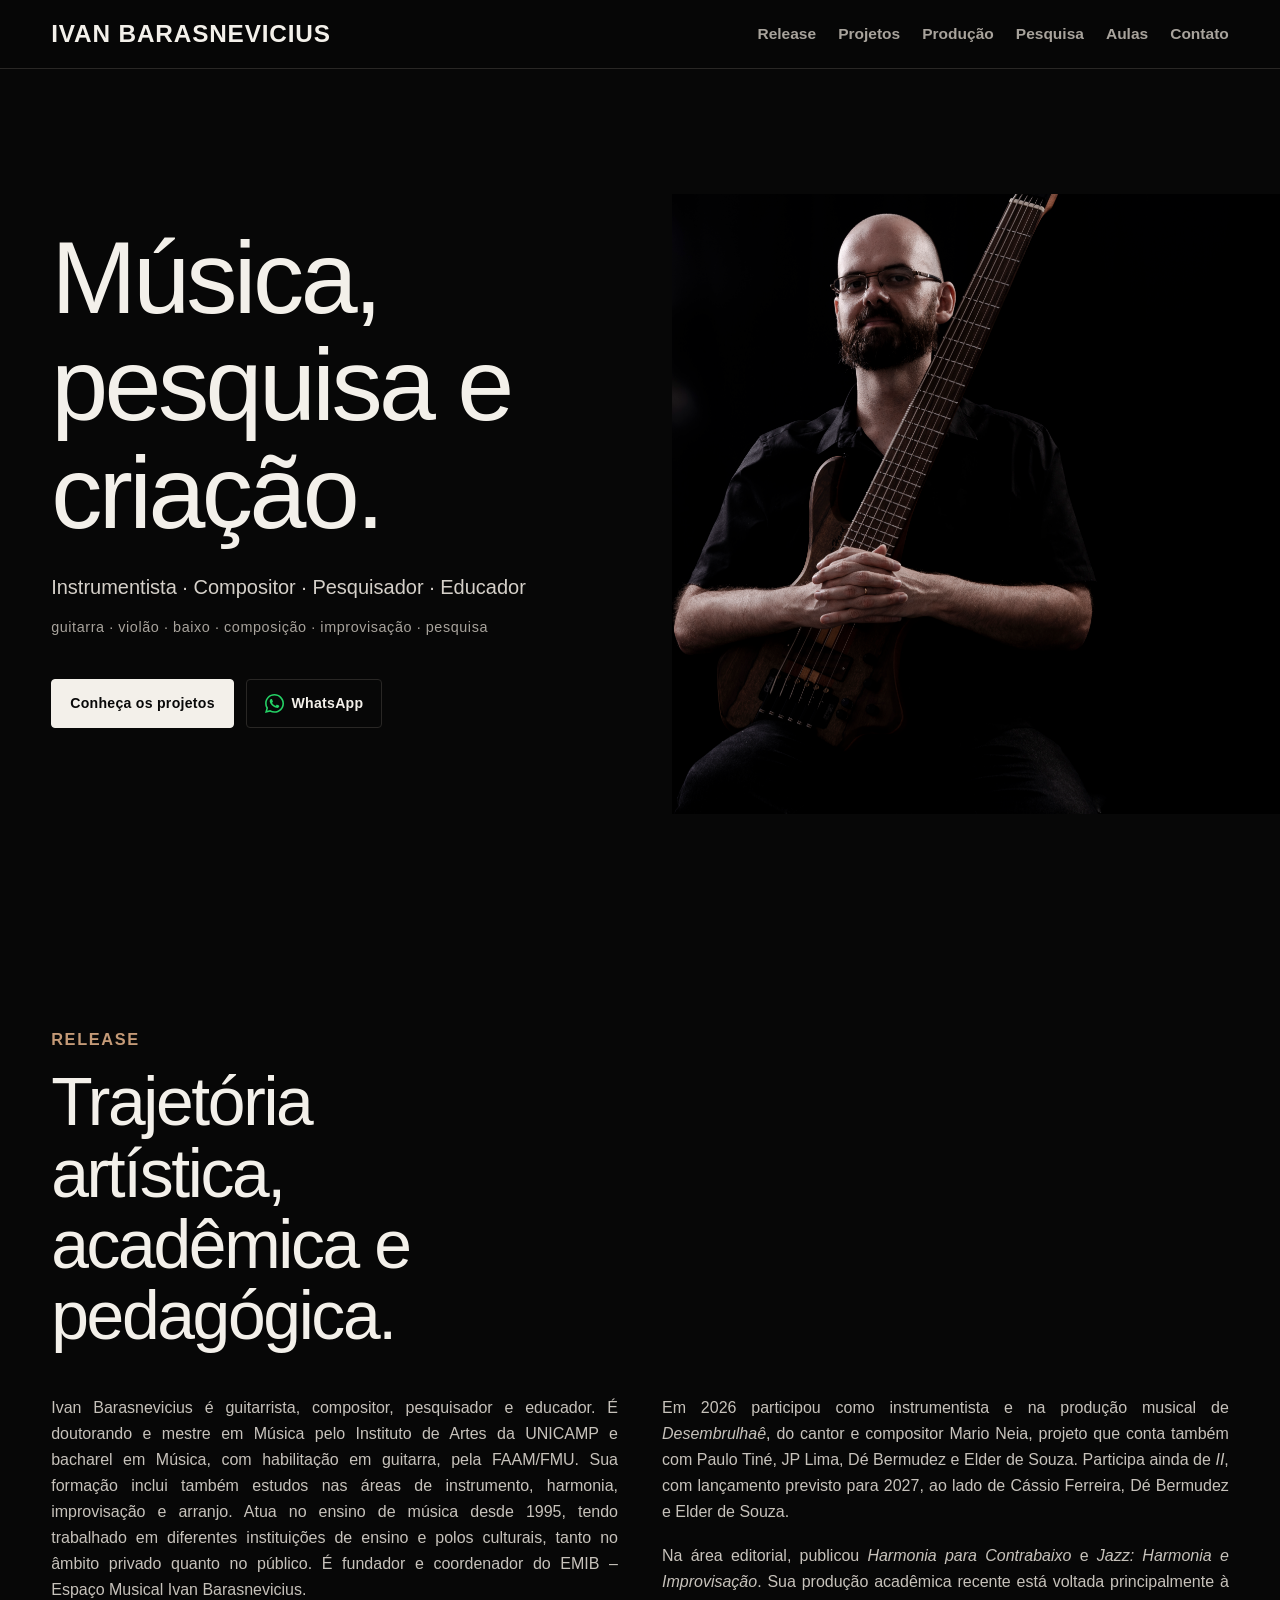
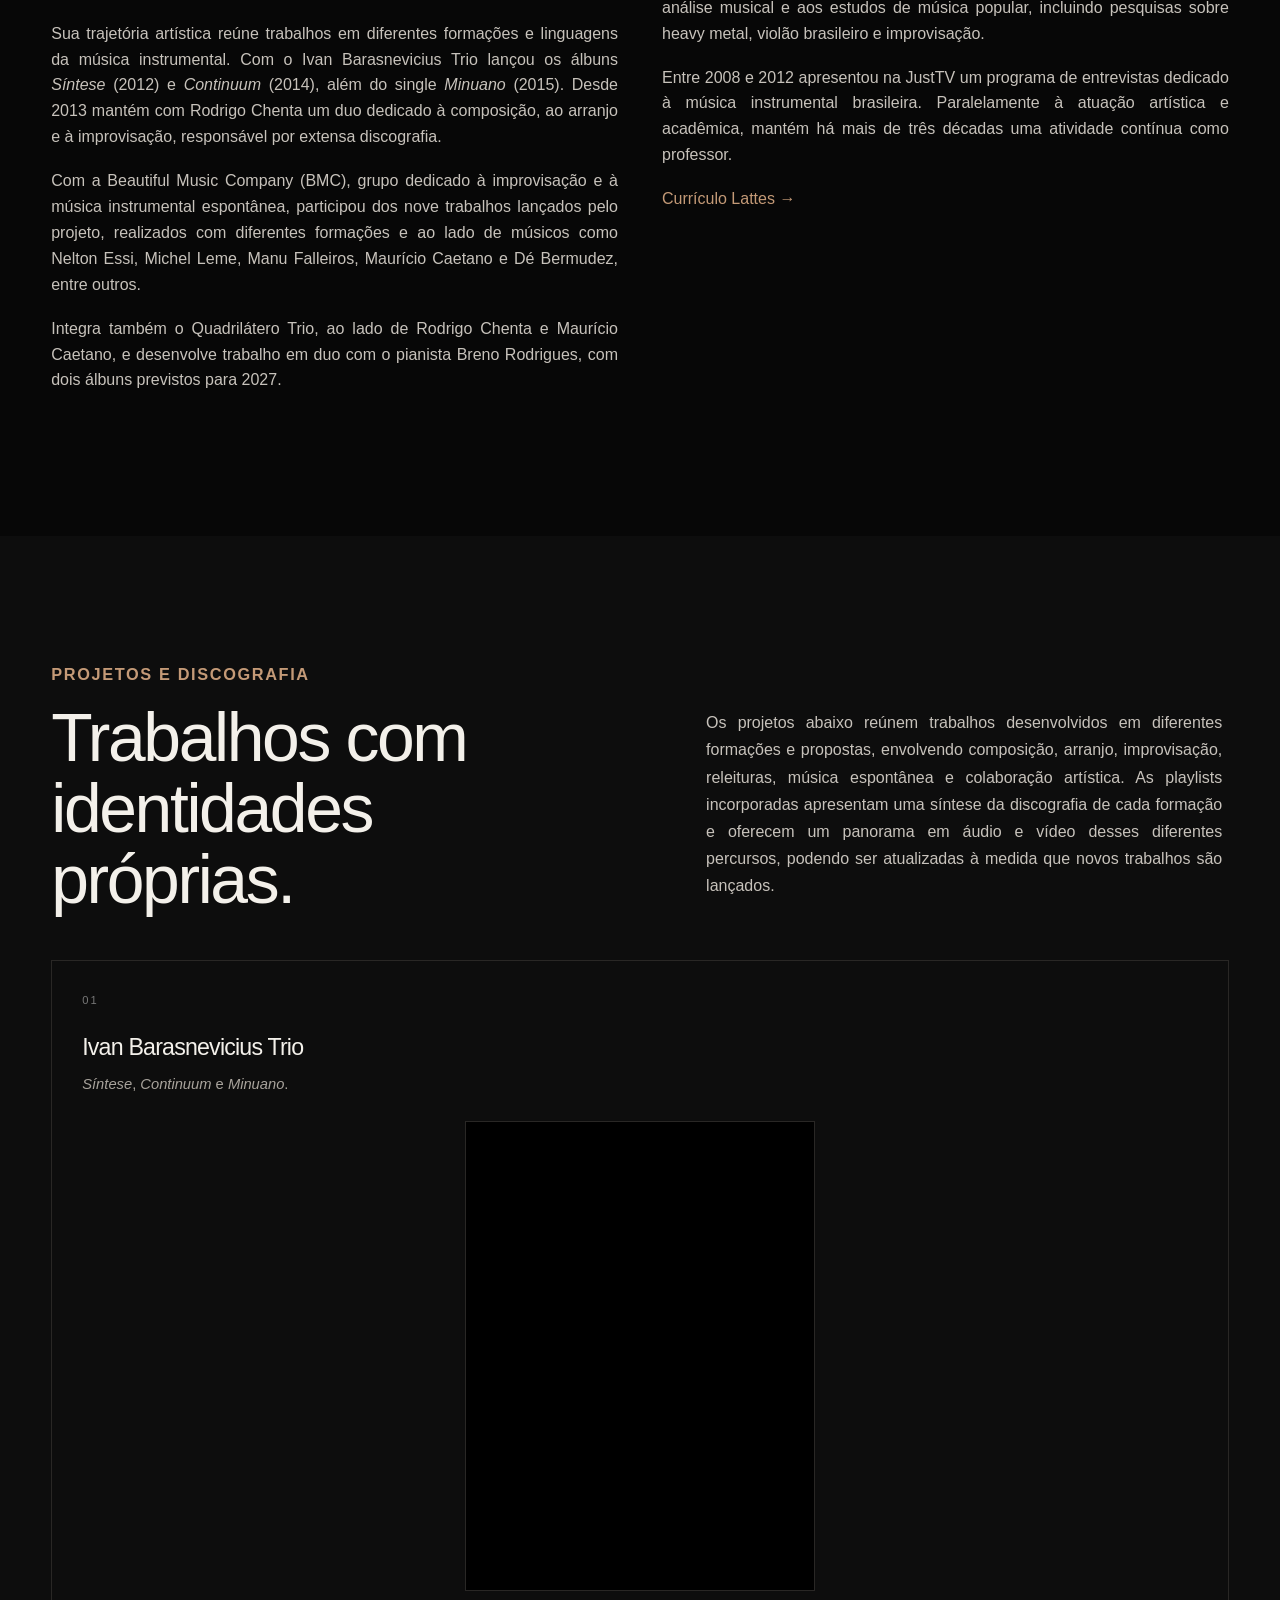
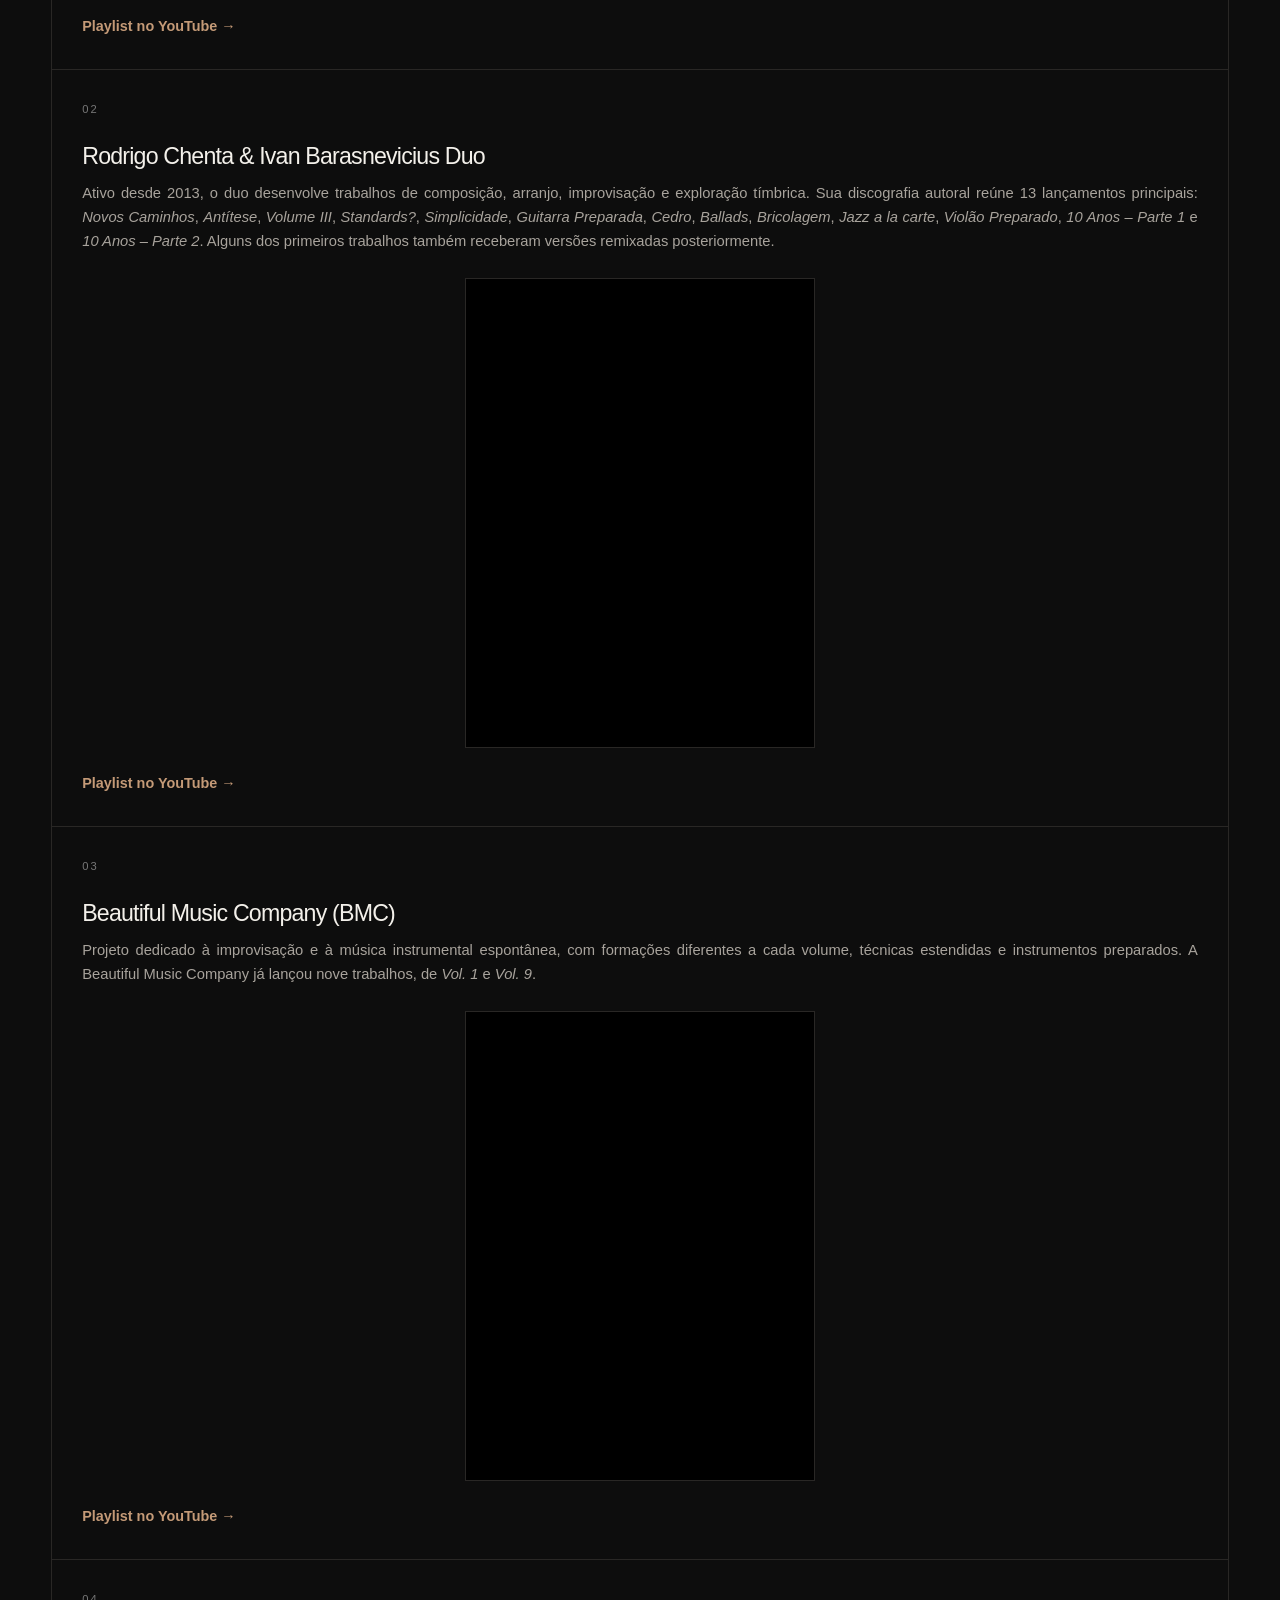
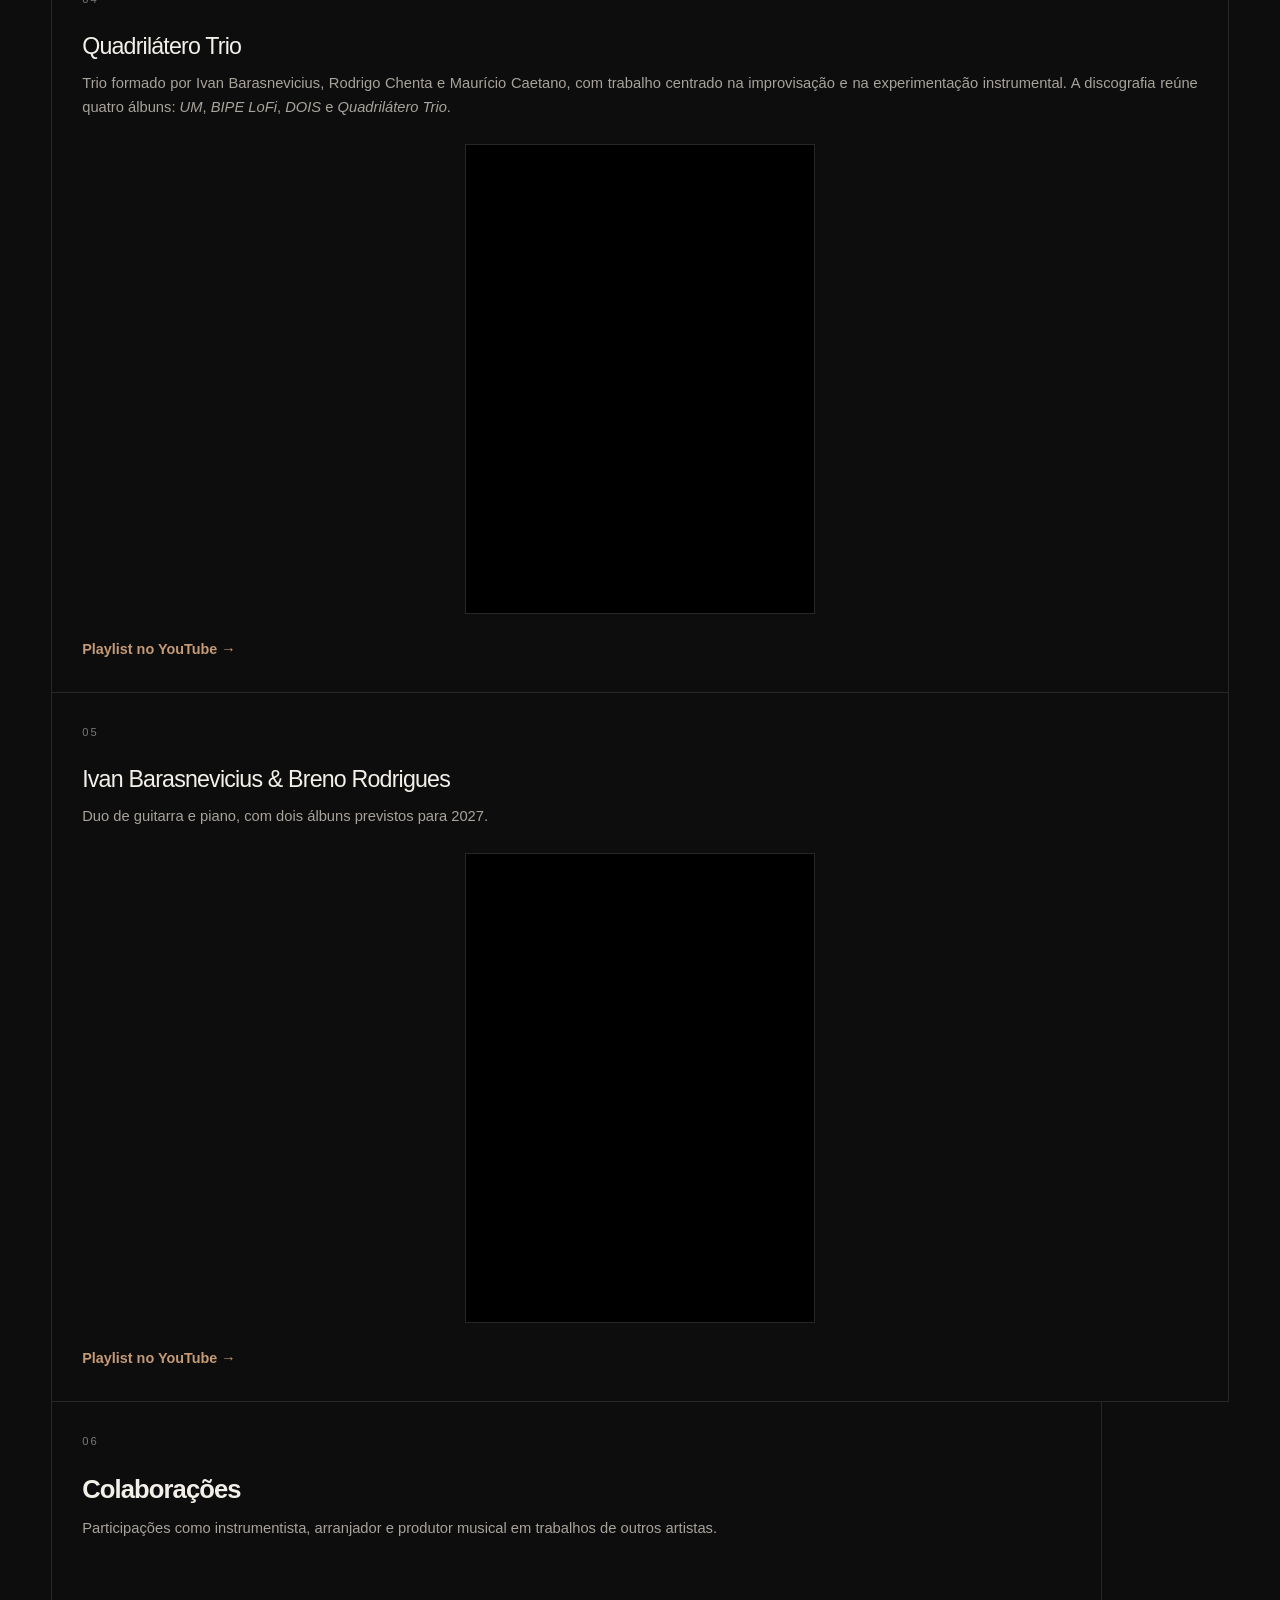
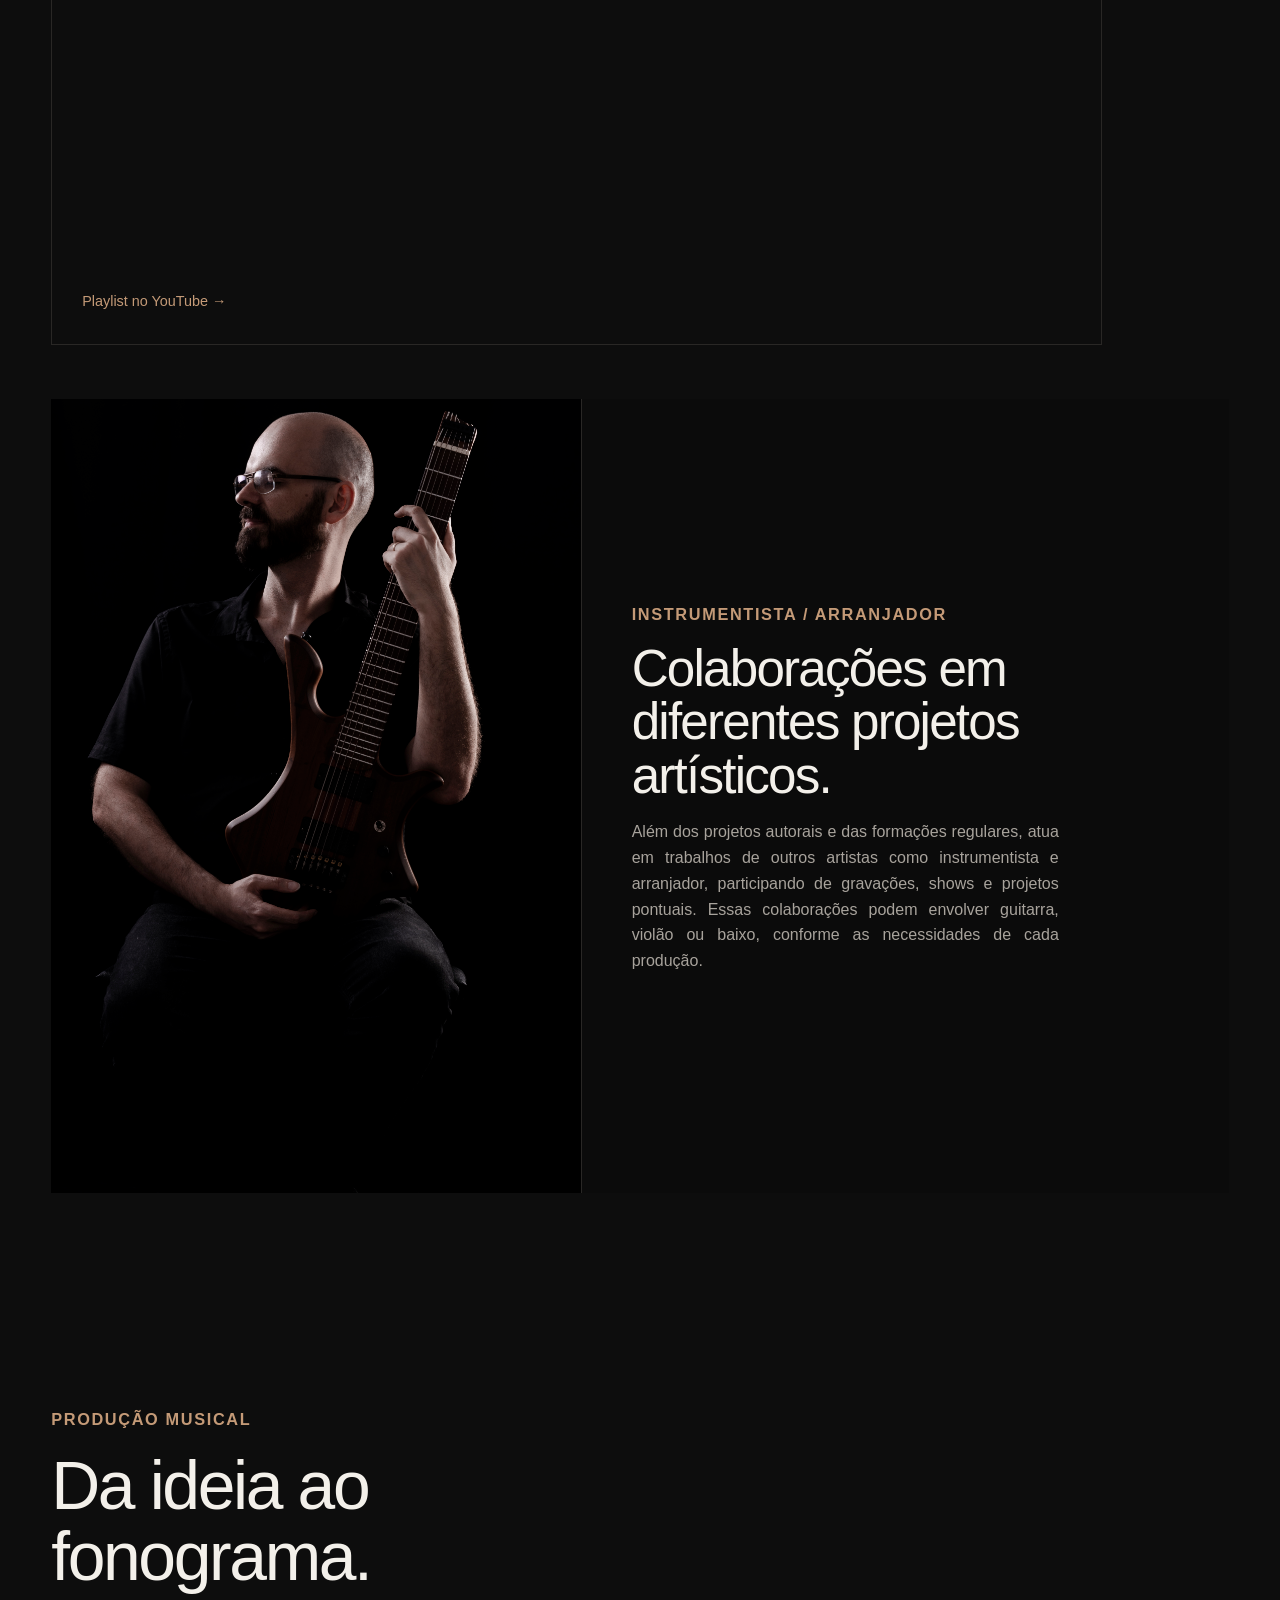
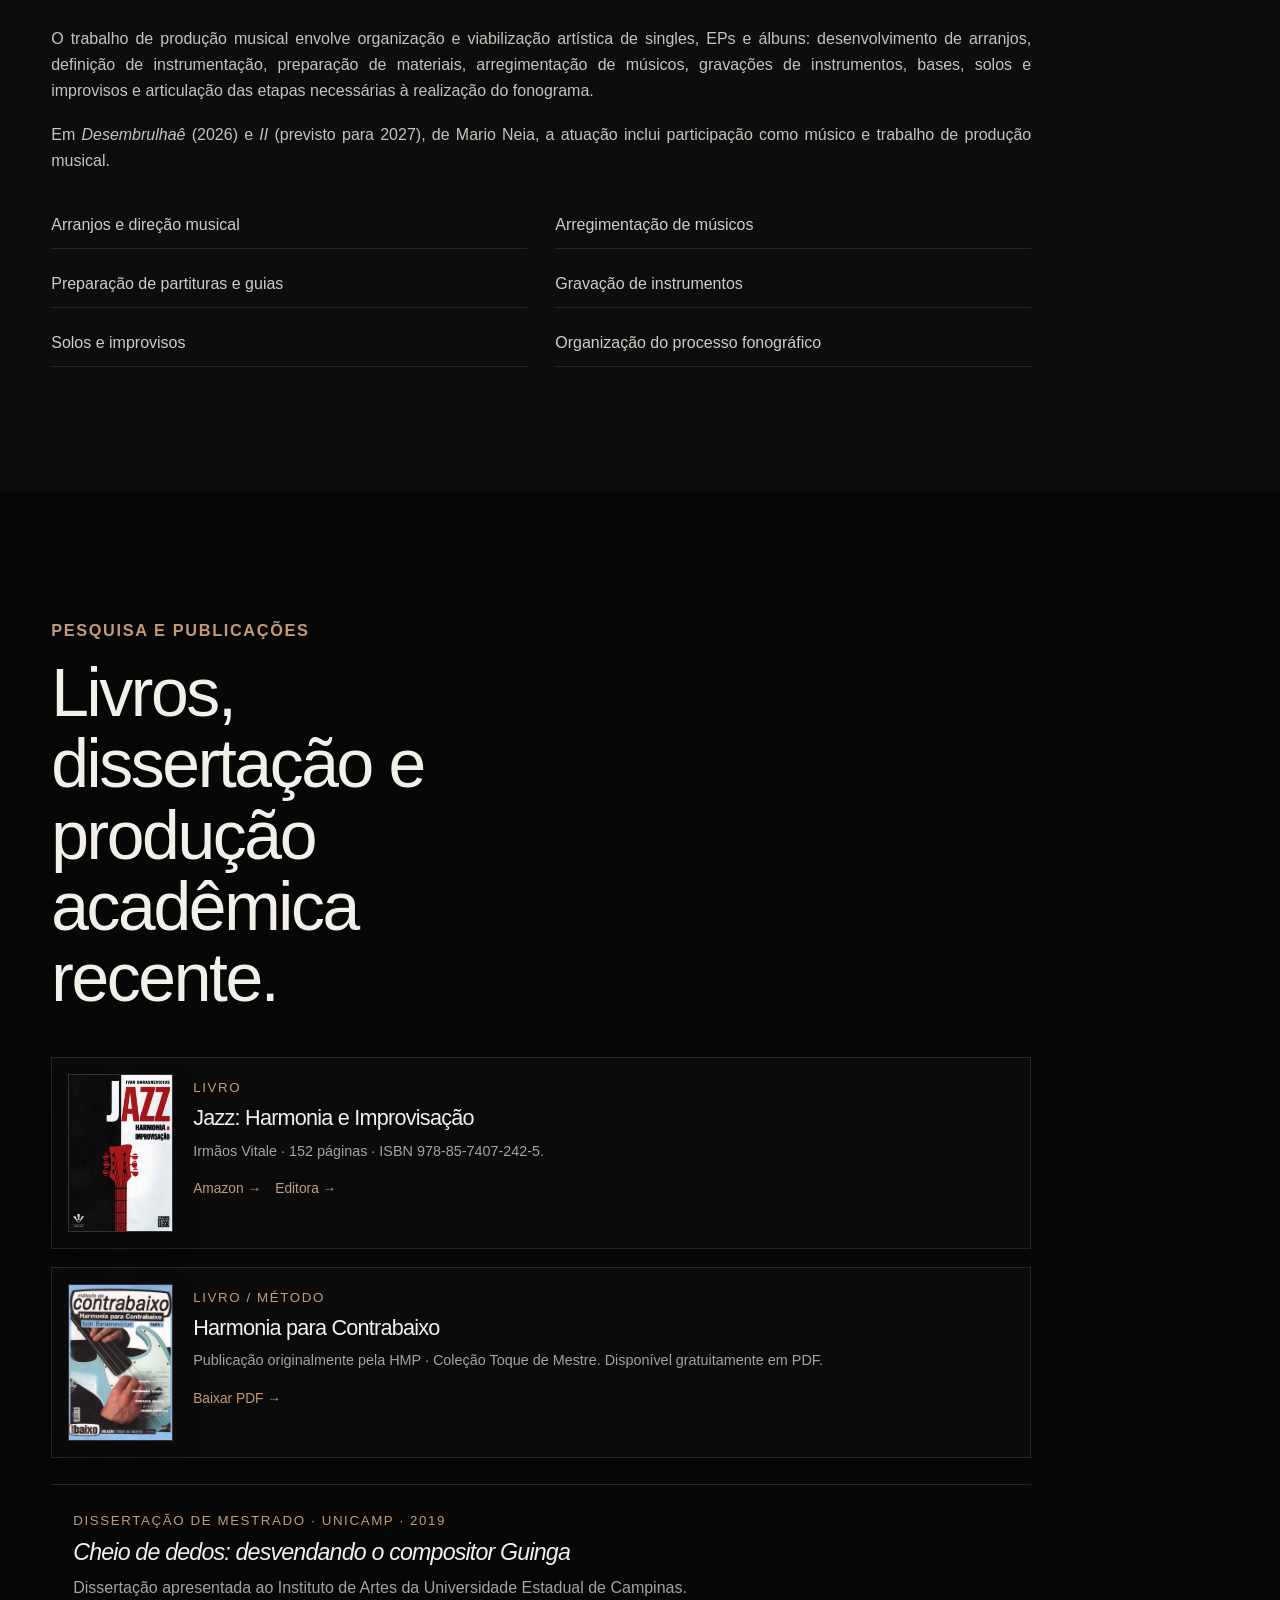
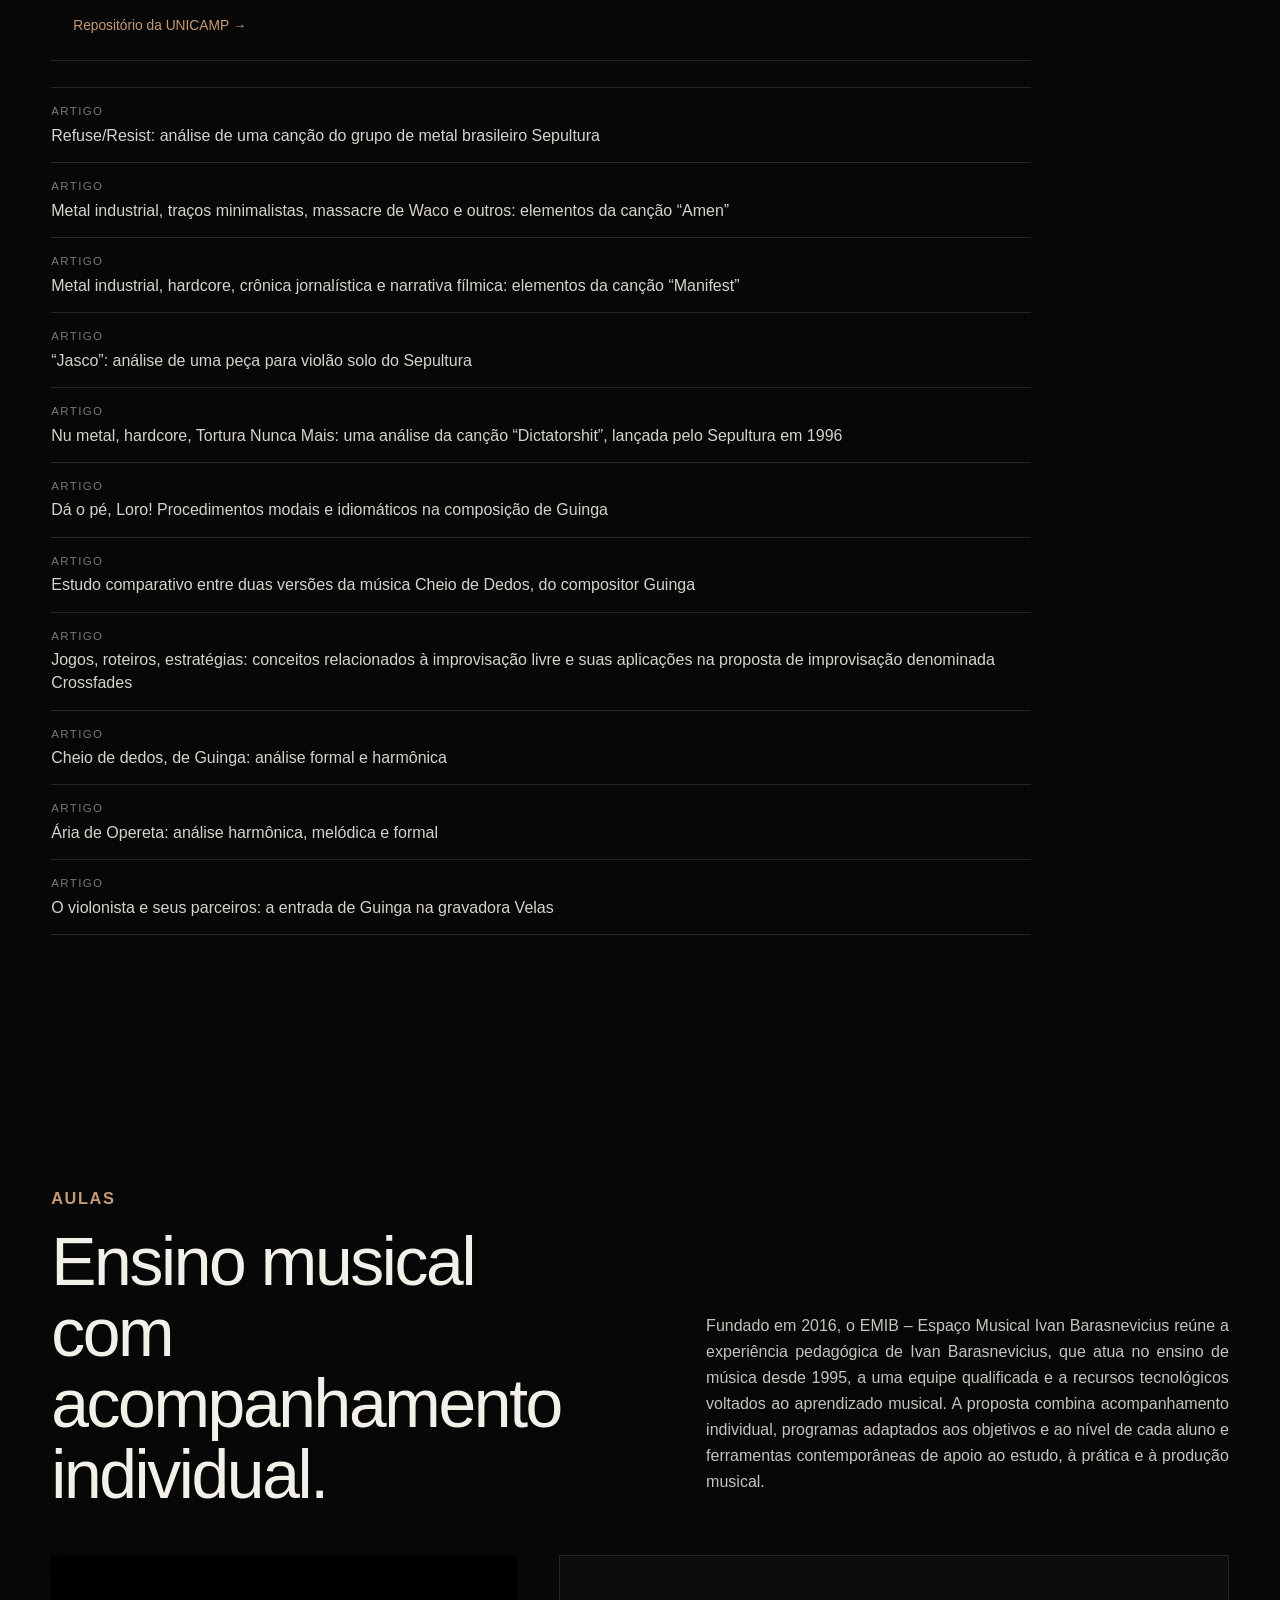
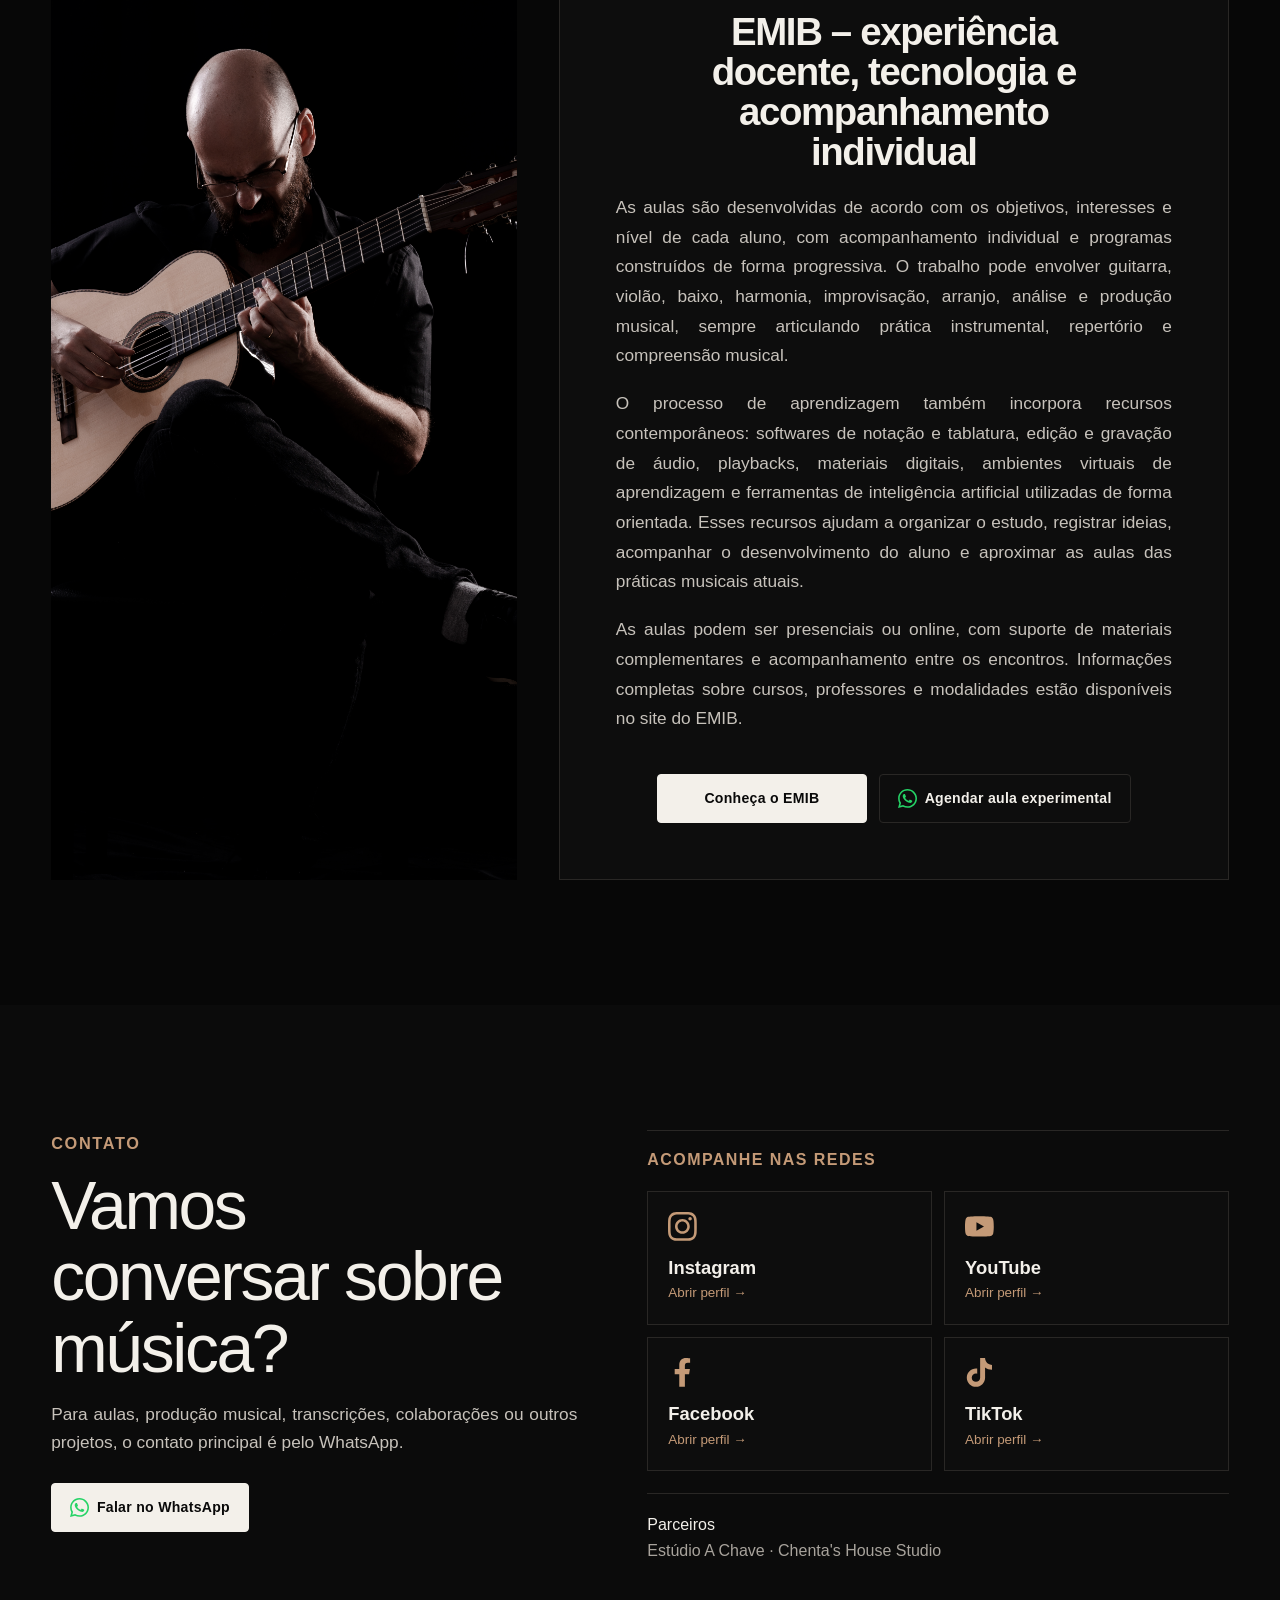
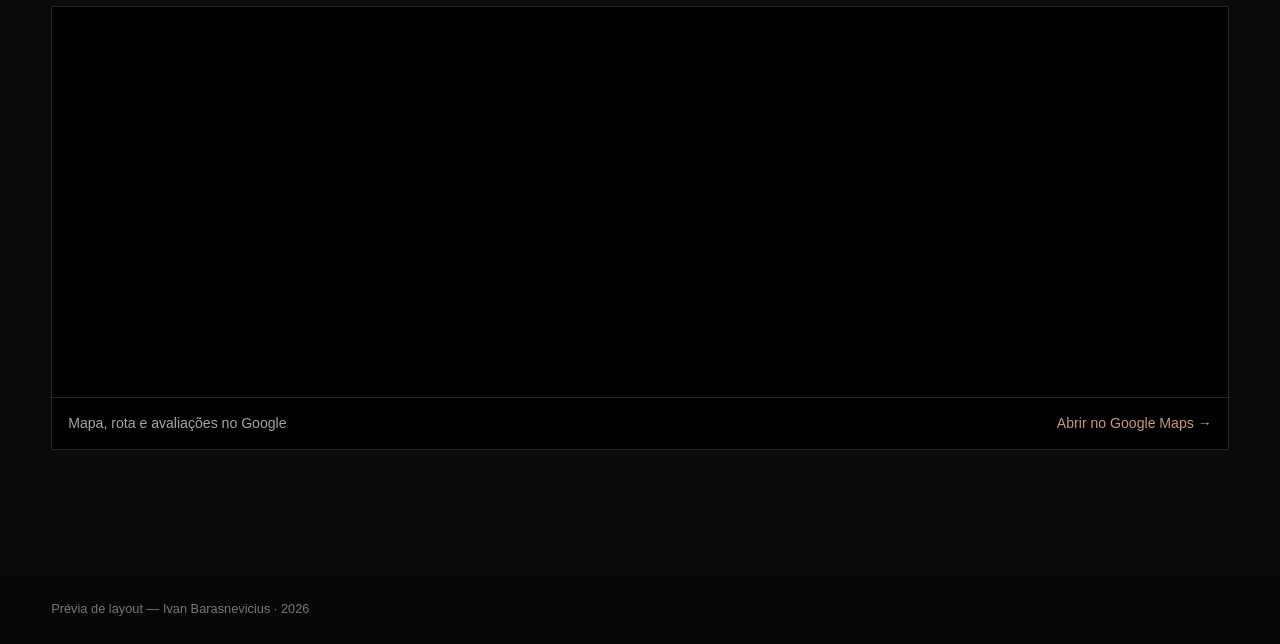
==== index.html @ 64bf8701 "aaaa" ====
<!DOCTYPE html>

<html lang="pt-BR">
  <head>
    <meta charset="utf-8"/>
    <meta content="width=device-width,initial-scale=1" name="viewport"/>
    <title>Ivan Barasnevicius — prévia v3</title>
    <meta content="Ivan Barasnevicius — instrumentista, compositor, pesquisador e educador." name="description"/>
    <link rel="stylesheet" href="style.css"/>
  </head>
  <body>
    <header>
      <div class="wrap">
        <nav>
          <a class="brand" href="#top">Ivan Barasnevicius</a>
          <button aria-controls="menu-principal" aria-expanded="false" aria-label="Abrir menu" class="menu-toggle" type="button">
            <span></span>
            <span></span>
            <span></span>
          </button>
          <div class="links" id="menu-principal">
            <a href="#release">Release</a>
            <a href="#projetos">Projetos</a>
            <a href="#producao">Produção</a>
            <a href="#pesquisa">Pesquisa</a>
            <a href="#aulas">Aulas</a>
            <a href="#contato">Contato</a>
          </div>
        </nav>
      </div>
    </header>
    <main id="top">
      <section class="hero">
        <div class="hero-copy">
          <h1>Música, pesquisa e criação.</h1>
          <p class="hero-role">Instrumentista · Compositor · Pesquisador · Educador</p>
          <p class="hero-tags">guitarra · violão · baixo · composição · improvisação · pesquisa</p>
          <div class="hero-actions">
            <a class="btn primary" href="#projetos">Conheça os projetos</a>
            <a class="btn" href="https://api.whatsapp.com/send?phone=5511965836593" rel="noopener" target="_blank">
              <svg aria-hidden="true" class="brand-icon icon-whatsapp" focusable="false" viewbox="0 -62 875 874">
                <g transform="translate(0 750) scale(1 -1)">
                  <path d="M744 685C662 767 553 812 437 812C198 812 4 618 4 379C4 303 24 228 62 162L0 -62L230 -2C293 -37 364 -55 437 -55C676 -55 875 140 875 379C875 495 826 603 744 685ZM437 18C372 18 309 35 254 68L241 76L104 40L141 173L132 187C96 244 77 311 77 379C77 578 239 739 438 739C534 739 624 702 692 634C760 566 802 475 802 379C802 180 636 18 437 18ZM635 288C624 293 571 319 561 323C551 327 544 329 537 318C530 307 508 282 502 275C496 268 490 267 479 272C415 304 373 329 331 401C320 420 342 420 363 461C367 468 365 474 362 479C359 484 338 538 329 560C320 581 311 579 304 579H284C277 579 265 576 255 565C245 554 217 528 217 475C217 422 256 370 261 363C266 356 337 246 446 199C515 169 542 167 576 172C597 175 640 199 649 224C658 249 658 271 655 275C652 280 646 283 635 288Z" fill="currentColor"></path>
                </g>
              </svg>WhatsApp
            </a>
          </div>
        </div>
        <div class="hero-photo">
          <img alt="Ivan Barasnevicius com guitarra" src="img/foto1.jpg"/>
        </div>
      </section>
      <section id="release">
        <div class="wrap">
          <div class="section-head single">
            <div>
              <p class="kicker">Release</p>
              <h2>Trajetória artística, acadêmica e pedagógica.</h2>
            </div>
          </div>
          <div class="release-grid">
            <div class="copy">
              <p>Ivan Barasnevicius é guitarrista, compositor, pesquisador e educador. É doutorando e mestre em Música pelo Instituto de Artes da UNICAMP e bacharel em Música, com habilitação em guitarra, pela FAAM/FMU. Sua formação inclui também estudos nas áreas de instrumento, harmonia, improvisação e arranjo. Atua no ensino de música desde 1995, tendo trabalhado em diferentes instituições de ensino e polos culturais, tanto no âmbito privado quanto no público. É fundador e coordenador do EMIB – Espaço Musical Ivan Barasnevicius.</p>
              <p>Sua trajetória artística reúne trabalhos em diferentes formações e linguagens da música instrumental. Com o Ivan Barasnevicius Trio lançou os álbuns <em>Síntese</em> (2012) e <em>Continuum</em> (2014), além do single <em>Minuano</em> (2015). Desde 2013 mantém com Rodrigo Chenta um duo dedicado à composição, ao arranjo e à improvisação, responsável por extensa discografia.</p>
              <p>Com a Beautiful Music Company (BMC), grupo dedicado à improvisação e à música instrumental espontânea, participou dos nove trabalhos lançados pelo projeto, realizados com diferentes formações e ao lado de músicos como Nelton Essi, Michel Leme, Manu Falleiros, Maurício Caetano e Dé Bermudez, entre outros.</p>
              <p>Integra também o Quadrilátero Trio, ao lado de Rodrigo Chenta e Maurício Caetano, e desenvolve trabalho em duo com o pianista Breno Rodrigues, com dois álbuns previstos para 2027.</p>
            </div>
            <div class="copy">
              <p>Em 2026 participou como instrumentista e na produção musical de <em>Desembrulhaê</em>, do cantor e compositor Mario Neia, projeto que conta também com Paulo Tiné, JP Lima, Dé Bermudez e Elder de Souza. Participa ainda de <em>II</em>, com lançamento previsto para 2027, ao lado de Cássio Ferreira, Dé Bermudez e Elder de Souza.</p>
              <p>Na área editorial, publicou <em>Harmonia para Contrabaixo</em> e <em>Jazz: Harmonia e Improvisação</em>. Sua produção acadêmica recente está voltada principalmente à análise musical e aos estudos de música popular, incluindo pesquisas sobre heavy metal, violão brasileiro e improvisação.</p>
              <p>Entre 2008 e 2012 apresentou na JustTV um programa de entrevistas dedicado à música instrumental brasileira. Paralelamente à atuação artística e acadêmica, mantém há mais de três décadas uma atividade contínua como professor.</p>
              <p><a href="http://lattes.cnpq.br/0587154392666581" rel="noopener" style="color:var(--accent)" target="_blank">Currículo Lattes →</a></p>
            </div>
          </div>
        </div>
      </section>
      <section class="projects" id="projetos">
        <div class="wrap">
          <div class="section-head">
            <div>
              <p class="kicker">Projetos e discografia</p>
              <h2>Trabalhos com identidades próprias.</h2>
            </div>
            <p>Os projetos abaixo reúnem trabalhos desenvolvidos em diferentes formações e propostas, envolvendo composição, arranjo, improvisação, releituras, música espontânea e colaboração artística. As playlists incorporadas apresentam uma síntese da discografia de cada formação e oferecem um panorama em áudio e vídeo desses diferentes percursos, podendo ser atualizadas à medida que novos trabalhos são lançados.</p></div>
            <div class="project-grid">
              <article class="card project-featured">
                <div class="n">01</div>
                <h3>Ivan Barasnevicius Trio</h3>
                <p><em>Síntese</em>, <em>Continuum</em> e <em>Minuano</em>.</p>
                <div class="playlist-embed">
                  <iframe
                    src="https://www.youtube.com/embed/videoseries?list=PLlCPRvorAxqPmJAOrqKzE5g44gUfAKr-h"
                    title="Playlist — Ivan Barasnevicius Trio"
                    frameborder="0"
                    allow="accelerometer; autoplay; clipboard-write; encrypted-media; gyroscope; picture-in-picture; web-share"
                    allowfullscreen> <!---->
                  </iframe>
                </div>
                <a href="https://youtube.com/playlist?list=PLlCPRvorAxqPmJAOrqKzE5g44gUfAKr-h&amp;si=w_RnYWAd-m3kxofH" rel="noopener" target="_blank">Playlist no YouTube →</a>
              </article>
              <article class="card project-featured">
                <div class="n">02</div>
                <h3>Rodrigo Chenta &amp; Ivan Barasnevicius Duo</h3>
                <p>Ativo desde 2013, o duo desenvolve trabalhos de composição, arranjo, improvisação e exploração tímbrica. Sua discografia autoral reúne 13 lançamentos principais: <em>Novos Caminhos</em>, <em>Antítese</em>, <em>Volume III</em>, <em>Standards?</em>, <em>Simplicidade</em>, <em>Guitarra Preparada</em>, <em>Cedro</em>, <em>Ballads</em>, <em>Bricolagem</em>, <em>Jazz a la carte</em>, <em>Violão Preparado</em>, <em>10 Anos – Parte 1</em> e <em>10 Anos – Parte 2</em>. Alguns dos primeiros trabalhos também receberam versões remixadas posteriormente.</p>
                <div class="playlist-embed">
                  <iframe allow="accelerometer; autoplay; clipboard-write; encrypted-media; gyroscope; picture-in-picture; web-share" allowfullscreen="" frameborder="0" height="100%" loading="eager" src="https://www.youtube.com/embed?listType=playlist&amp;list=PLcfg2vbdwghgLS2lrF4mye27DplvUN-CD" title="Playlist — Rodrigo Chenta &amp; Ivan Barasnevicius Duo" width="100%"></iframe>
                </div>
                <a href="https://youtube.com/playlist?list=PLcfg2vbdwghgLS2lrF4mye27DplvUN-CD&amp;si=Du1VDiPjh67oSGDv" rel="noopener" target="_blank">Playlist no YouTube →</a>
              </article>
              <article class="card project-featured">
                <div class="n">03</div>
                <h3>Beautiful Music Company (BMC)</h3>
                <p>Projeto dedicado à improvisação e à música instrumental espontânea, com formações diferentes a cada volume, técnicas estendidas e instrumentos preparados. A Beautiful Music Company já lançou nove trabalhos, de <em>Vol. 1</em> e <em>Vol. 9</em>.</p>
                <div class="playlist-embed">
                  <iframe allow="accelerometer; autoplay; clipboard-write; encrypted-media; gyroscope; picture-in-picture; web-share" allowfullscreen="" frameborder="0" height="100%" loading="eager" src="https://www.youtube.com/embed?listType=playlist&amp;list=PLwrQpe_ycL-gPz3cB1NdASmHKewpDvEmK" title="Playlist — Beautiful Music Company (BMC)" width="100%"></iframe>
                </div>
                <a href="https://youtube.com/playlist?list=PLwrQpe_ycL-gPz3cB1NdASmHKewpDvEmK&amp;si=_0zL9A7HyeOdRP-V" rel="noopener" target="_blank">Playlist no YouTube →</a>
              </article>
              <article class="card project-featured">
                <div class="n">04</div>
                <h3>Quadrilátero Trio</h3>
                <p>Trio formado por Ivan Barasnevicius, Rodrigo Chenta e Maurício Caetano, com trabalho centrado na improvisação e na experimentação instrumental. A discografia reúne quatro álbuns: <em>UM</em>, <em>BIPE LoFi</em>, <em>DOIS</em> e <em>Quadrilátero Trio</em>.</p>
                <div class="playlist-embed">
                  <iframe allow="accelerometer; autoplay; clipboard-write; encrypted-media; gyroscope; picture-in-picture; web-share" allowfullscreen="" frameborder="0" height="100%" loading="eager" src="https://www.youtube.com/embed?listType=playlist&amp;list=PLQOLY2u3yj7UjzlmYIgUY_VRROpXLz0GH" title="Playlist — Quadrilátero Trio" width="100%"></iframe>
                </div>
                <a href="https://youtube.com/playlist?list=PLQOLY2u3yj7UjzlmYIgUY_VRROpXLz0GH&amp;si=hhLi2GJ8GiwoRv-W" rel="noopener" target="_blank">Playlist no YouTube →</a>
              </article>
              <article class="card project-featured">
                <div class="n">05</div>
                <h3>Ivan Barasnevicius &amp; Breno Rodrigues</h3>
                <p>Duo de guitarra e piano, com dois álbuns previstos para 2027.</p>
                <div class="playlist-embed">
                  <iframe allow="accelerometer; autoplay; clipboard-write; encrypted-media; gyroscope; picture-in-picture; web-share" allowfullscreen="" frameborder="0" height="100%" loading="eager" src="https://www.youtube.com/embed?listType=playlist&amp;list=PLU8Bm6nFLmaQ" title="Playlist — Breno Rodrigues / Ivan Barasnevicius" width="100%"></iframe>
                </div>
                <a href="https://youtube.com/playlist?list=PLU8Bm6nFLmaQ&amp;si=KL5HTRVDqAsoF4vQ" rel="noopener" target="_blank">Playlist no YouTube →</a>
              </article>
              <article class="card project-simple">
                <div class="n">06</div>
                <h3>Colaborações</h3>
                <p>Participações como instrumentista, arranjador e produtor musical em trabalhos de outros artistas.</p>
                <div class="playlist-embed">
                  <iframe width="560" height="315" src="https://www.youtube.com/embed/3lAQPYDJUJY?si=zlhdfSNy86Sl5Hoq" title="YouTube video player" frameborder="0" allow="accelerometer; autoplay; clipboard-write; encrypted-media; gyroscope; picture-in-picture; web-share" referrerpolicy="strict-origin-when-cross-origin" allowfullscreen></iframe>
                </div>
                <a href="https://youtube.com/playlist?list=PLEKmszI2wR5w&si=unVvrXCj9QpWQGzW" rel="noopener" target="_blank">Playlist no YouTube →</a>
              </article><!---->
            </div>
            <div class="photo-band">
              <div class="image">
                <img alt="Ivan Barasnevicius com violão" src="img/foto3.jpg"/>
              </div>
              <div class="text">
                <p class="kicker">Instrumentista / arranjador</p>
                <h3 style="font-size:clamp(2rem,4vw,3.7rem)">Colaborações em diferentes projetos artísticos.</h3>
                <p>Além dos projetos autorais e das formações regulares, atua em trabalhos de outros artistas como instrumentista e arranjador, participando de gravações, shows e projetos pontuais. Essas colaborações podem envolver guitarra, violão ou baixo, conforme as necessidades de cada produção.</p>
              </div>
            </div>
          </div>
        </section><section class="production" id="producao">
          <div class="wrap">
            <div class="production-grid production-text-only">
              <div class="copy">
                <p class="kicker">Produção musical</p>
                <h2 style="max-width:12ch">Da ideia ao fonograma.</h2>
                <p>O trabalho de produção musical envolve organização e viabilização artística de singles, EPs e álbuns: desenvolvimento de arranjos, definição de instrumentação, preparação de materiais, arregimentação de músicos, gravações de instrumentos, bases, solos e improvisos e articulação das etapas necessárias à realização do fonograma.</p>
                <p>Em <em>Desembrulhaê</em> (2026) e <em>II</em> (previsto para 2027), de Mario Neia, a atuação inclui participação como músico e trabalho de produção musical.</p>
                <div class="list">
                  <div>Arranjos e direção musical</div>
                  <div>Arregimentação de músicos</div>
                  <div>Preparação de partituras e guias</div>
                  <div>Gravação de instrumentos</div>
                  <div>Solos e improvisos</div>
                  <div>Organização do processo fonográfico</div>
                </div>
              </div>
            </div>
          </div>
        </section>
        <section id="pesquisa">
          <div class="wrap">
            <div class="section-head single">
              <div>
                <p class="kicker">Pesquisa e publicações</p>
                <h2>Livros, dissertação e produção acadêmica recente.</h2>
              </div>
            </div>
            <div class="research-single research-grid">
              <div>
                <div class="books">
                  <article class="book-card">
                    <div class="cover cover-real">
                      <img alt="Capa do livro Jazz: Harmonia e Improvisação, de Ivan Barasnevicius" src="[data-uri]"/>
                    </div>
                    <div class="book-meta"><small>Livro</small><h3>Jazz: Harmonia e Improvisação</h3><p>Irmãos Vitale · 152 páginas · ISBN 978-85-7407-242-5.</p><a class="mini-link" href="https://www.amazon.com.br/s?k=9788574072425" rel="noopener" target="_blank">Amazon →</a><a class="mini-link" href="https://publicacoes.vitale.com.br/sistema/produtos/produto.asp?codigo=36263" rel="noopener" target="_blank">Editora →</a></div>
                  </article>
                  <article class="book-card">
                    <div class="cover cover-real">
                      <a aria-label="Abrir Harmonia para Contrabaixo em PDF" href="metodo-de-contrabaixo-ivan-daniel-barasnevicius.pdf" target="_blank">
                        <img alt="Capa de Harmonia para Contrabaixo, de Ivan Barasnevicius" src="[data-uri]"/>
                      </a>
                    </div>
                    <div class="book-meta">
                      <small>Livro / método</small>
                      <h3>Harmonia para Contrabaixo</h3>
                      <p>Publicação originalmente pela HMP · Coleção Toque de Mestre. Disponível gratuitamente em PDF.</p>
                      <a class="mini-link" href="metodo-de-contrabaixo-ivan-daniel-barasnevicius.pdf" rel="noopener" target="_blank">Baixar PDF →</a>
                    </div>
                  </article>
                </div>
                <div class="dissertation">
                  <small>Dissertação de mestrado · UNICAMP · 2019</small>
                  <h3><em>Cheio de dedos: desvendando o compositor Guinga</em></h3>
                  <p style="color:var(--muted);margin:0 0 12px">Dissertação apresentada ao Instituto de Artes da Universidade Estadual de Campinas.</p>
                  <a class="mini-link" href="http://repositorio.unicamp.br/jspui/handle/REPOSIP/351738" rel="noopener" target="_blank">Repositório da UNICAMP →</a>
                </div>
                <div class="articles">
                  <a class="article" href="https://www.academia.edu/111823320/Refuse_resist_an%C3%A1lise_de_uma_can%C3%A7%C3%A3o_do_grupo_de_metal_brasileiro_Sepultura" rel="noopener" target="_blank"><span>Artigo</span>Refuse/Resist: análise de uma canção do grupo de metal brasileiro Sepultura</a><a class="article" href="https://www.academia.edu/92971353/Metal_industrial_tra%C3%A7os_minimalistas_massacre_de_Waco_e_outros_elementos_da_can%C3%A7%C3%A3o_Amen_lan%C3%A7ada_pelo_Sepultura_em_1993" rel="noopener" target="_blank"><span>Artigo</span>Metal industrial, traços minimalistas, massacre de Waco e outros: elementos da canção “Amen”</a><a class="article" href="https://www.academia.edu/92292991/Metal_industrial_hardcore_cr%C3%B4nica_jornal%C3%ADstica_e_narrativa_f%C3%ADlmica_elementos_da_can%C3%A7%C3%A3o_Manifest_lan%C3%A7ada_pelo_Sepultura_em_1993" rel="noopener" target="_blank"><span>Artigo</span>Metal industrial, hardcore, crônica jornalística e narrativa fílmica: elementos da canção “Manifest”</a><a class="article" href="https://www.academia.edu/92257046/_Jasco_An%C3%A1lise_de_uma_pe%C3%A7a_para_viol%C3%A3o_solo_do_grupo_de_heavy_metal_Sepultura" rel="noopener" target="_blank"><span>Artigo</span>“Jasco”: análise de uma peça para violão solo do Sepultura</a><a class="article" href="https://www.academia.edu/92255913/Nu_metal_hardcore_Tortura_Nunca_Mais_Uma_an%C3%A1lise_da_can%C3%A7%C3%A3o_Dictatorshit_lan%C3%A7ada_pelo_Sepultura_em_1996" rel="noopener" target="_blank"><span>Artigo</span>Nu metal, hardcore, Tortura Nunca Mais: uma análise da canção “Dictatorshit”, lançada pelo Sepultura em 1996</a><a class="article" href="https://www.academia.edu/40670908/D%C3%A1_o_p%C3%A9_Loro_Procedimentos_modais_e_idiom%C3%A1ticos_na_composi%C3%A7%C3%A3o_de_Guinga" rel="noopener" target="_blank"><span>Artigo</span>Dá o pé, Loro! Procedimentos modais e idiomáticos na composição de Guinga</a><a class="article" href="https://www.academia.edu/40670909/Estudo_comparativo_entre_duas_vers%C3%B5es_da_m%C3%BAsica_Cheio_de_Dedos_do_compositor_Guinga" rel="noopener" target="_blank"><span>Artigo</span>Estudo comparativo entre duas versões da música Cheio de Dedos, do compositor Guinga</a><a class="article" href="https://www.academia.edu/40673017/Jogos_roteiros_estrat%C3%A9gias_conceitos_relacionados_%C3%A0_improvisa%C3%A7%C3%A3o_livre_e_suas_aplica%C3%A7%C3%B5es_na_proposta_de_improvisa%C3%A7%C3%A3o_denominada_Crossfades" rel="noopener" target="_blank"><span>Artigo</span>Jogos, roteiros, estratégias: conceitos relacionados à improvisação livre e suas aplicações na proposta de improvisação denominada Crossfades</a><a class="article" href="https://www.academia.edu/40673018/Cheio_de_dedos_de_Guinga_An%C3%A1lise_formal_e_harm%C3%B4nica" rel="noopener" target="_blank"><span>Artigo</span>Cheio de dedos, de Guinga: análise formal e harmônica</a><a class="article" href="https://www.academia.edu/40673019/%C3%81ria_de_Opereta_An%C3%A1lise_harm%C3%B4nica_mel%C3%B3dica_e_formal" rel="noopener" target="_blank"><span>Artigo</span>Ária de Opereta: análise harmônica, melódica e formal</a><a class="article" href="https://www.academia.edu/40687774/O_violonista_e_seus_parceiros_A_entrada_de_Guinga_na_gravadora_Velas" rel="noopener" target="_blank"><span>Artigo</span>O violonista e seus parceiros: a entrada de Guinga na gravadora Velas</a>
                </div>
              </div>
            </div>
          </div>
        </section>
          <section id="aulas"><div class="wrap">
            <div class="section-head">
              <div>
                <p class="kicker">Aulas</p>
                <h2>Ensino musical com acompanhamento individual.</h2>
              </div>
              <p>Fundado em 2016, o EMIB – Espaço Musical Ivan Barasnevicius reúne a experiência pedagógica de Ivan Barasnevicius, que atua no ensino de música desde 1995, a uma equipe qualificada e a recursos tecnológicos voltados ao aprendizado musical. A proposta combina acompanhamento individual, programas adaptados aos objetivos e ao nível de cada aluno e ferramentas contemporâneas de apoio ao estudo, à prática e à produção musical.</p>
            </div>
            <div class="teaching-layout">
              <div class="teaching-photo">
                <img alt="Ivan Barasnevicius com baixo elétrico" src="img/foto 2.jpg"/>
              </div>
              <div class="teaching-panel">
                <div class="teaching-copy">
                  <h3>EMIB – experiência docente, tecnologia e acompanhamento individual</h3>
                  <p>As aulas são desenvolvidas de acordo com os objetivos, interesses e nível de cada aluno, com acompanhamento individual e programas construídos de forma progressiva. O trabalho pode envolver guitarra, violão, baixo, harmonia, improvisação, arranjo, análise e produção musical, sempre articulando prática instrumental, repertório e compreensão musical.</p>
                  <p>O processo de aprendizagem também incorpora recursos contemporâneos: softwares de notação e tablatura, edição e gravação de áudio, playbacks, materiais digitais, ambientes virtuais de aprendizagem e ferramentas de inteligência artificial utilizadas de forma orientada. Esses recursos ajudam a organizar o estudo, registrar ideias, acompanhar o desenvolvimento do aluno e aproximar as aulas das práticas musicais atuais.</p>
                  <p>As aulas podem ser presenciais ou online, com suporte de materiais complementares e acompanhamento entre os encontros. Informações completas sobre cursos, professores e modalidades estão disponíveis no site do EMIB.</p>
                </div>
                <div class="teaching-actions">
                  <a class="btn primary" href="https://emib.com.br/" rel="noopener" target="_blank">Conheça o EMIB</a>
                  <a class="btn" href="https://api.whatsapp.com/send?phone=5511965836593" rel="noopener" target="_blank">
                    <svg aria-hidden="true" class="brand-icon icon-whatsapp" focusable="false" viewbox="0 -62 875 874">
                      <g transform="translate(0 750) scale(1 -1)">
                        <path d="M744 685C662 767 553 812 437 812C198 812 4 618 4 379C4 303 24 228 62 162L0 -62L230 -2C293 -37 364 -55 437 -55C676 -55 875 140 875 379C875 495 826 603 744 685ZM437 18C372 18 309 35 254 68L241 76L104 40L141 173L132 187C96 244 77 311 77 379C77 578 239 739 438 739C534 739 624 702 692 634C760 566 802 475 802 379C802 180 636 18 437 18ZM635 288C624 293 571 319 561 323C551 327 544 329 537 318C530 307 508 282 502 275C496 268 490 267 479 272C415 304 373 329 331 401C320 420 342 420 363 461C367 468 365 474 362 479C359 484 338 538 329 560C320 581 311 579 304 579H284C277 579 265 576 255 565C245 554 217 528 217 475C217 422 256 370 261 363C266 356 337 246 446 199C515 169 542 167 576 172C597 175 640 199 649 224C658 249 658 271 655 275C652 280 646 283 635 288Z" fill="currentColor"></path>
                      </g>
                    </svg>Agendar aula experimental</a>
                  </div>
                </div>
              </div>
            </div>
          </section>
          <section class="contact" id="contato">
            <div class="wrap">
              <div class="contact-grid">
                <div>
                  <p class="kicker">Contato</p>
                  <h2>Vamos conversar sobre música?</h2>
                  <p class="lead">Para aulas, produção musical, transcrições, colaborações ou outros projetos, o contato principal é pelo WhatsApp.</p>
                  <div class="hero-actions">
                    <a class="btn primary" href="https://api.whatsapp.com/send?phone=5511965836593" rel="noopener" target="_blank">
                      <svg aria-hidden="true" class="brand-icon icon-whatsapp" focusable="false" viewbox="0 -62 875 874"><g transform="translate(0 750) scale(1 -1)"><path d="M744 685C662 767 553 812 437 812C198 812 4 618 4 379C4 303 24 228 62 162L0 -62L230 -2C293 -37 364 -55 437 -55C676 -55 875 140 875 379C875 495 826 603 744 685ZM437 18C372 18 309 35 254 68L241 76L104 40L141 173L132 187C96 244 77 311 77 379C77 578 239 739 438 739C534 739 624 702 692 634C760 566 802 475 802 379C802 180 636 18 437 18ZM635 288C624 293 571 319 561 323C551 327 544 329 537 318C530 307 508 282 502 275C496 268 490 267 479 272C415 304 373 329 331 401C320 420 342 420 363 461C367 468 365 474 362 479C359 484 338 538 329 560C320 581 311 579 304 579H284C277 579 265 576 255 565C245 554 217 528 217 475C217 422 256 370 261 363C266 356 337 246 446 199C515 169 542 167 576 172C597 175 640 199 649 224C658 249 658 271 655 275C652 280 646 283 635 288Z" fill="currentColor"></path></g></svg>Falar no WhatsApp
                    </a>
                  </div>
                </div>
                <div class="social-panel">
                  <p class="social-panel-title">Acompanhe nas redes</p>
                  <div class="social-grid">
                    <a class="social-card" href="https://www.instagram.com/ivanbarasnevicius/" rel="noopener" target="_blank">
                      <svg aria-hidden="true" class="brand-icon icon-instagram" focusable="false" viewbox="0.0 -62.0 875.0 875.0"><g transform="translate(0 751.0) scale(1 -1)"><path d="M438 600C314 600 213 499 213 375C213 251 314 151 438 151C562 151 662 251 662 375C662 499 562 600 438 600ZM438 229C358 229 292 295 292 375C292 455 358 521 438 521C518 521 584 455 584 375C584 295 518 229 438 229ZM724 609C724 638 700 661 671 661C642 661 619 638 619 609C619 580 642 556 671 556C700 556 724 580 724 609ZM872 556C869 626 853 688 802 739C751 790 688 806 618 810C546 814 329 814 257 810C187 807 125 790 74 739C23 688 7 626 3 556C-1 484 -1 267 3 195C6 125 23 62 74 11C125 -40 187 -55 257 -59C329 -63 546 -63 618 -59C688 -56 751 -40 802 11C853 62 868 125 872 195C876 267 876 484 872 556ZM779 117C764 79 734 49 696 34C638 11 502 16 438 16C374 16 237 11 180 34C142 49 111 79 96 117C73 175 79 311 79 375C79 439 73 576 96 633C111 671 142 701 180 716C238 739 374 734 438 734C502 734 639 739 696 716C734 701 764 671 779 633C802 575 796 439 796 375C796 311 802 174 779 117Z" fill="currentColor"></path></g></svg><strong>Instagram</strong><span>Abrir perfil →</span></a><a class="social-card" href="https://www.youtube.com/ivanbarasnevicius" rel="noopener" target="_blank"><svg aria-hidden="true" class="brand-icon icon-youtube" focusable="false" viewbox="29 0 1067 750"><g transform="translate(0 750) scale(1 -1)"><path d="M1074 633C1062 679 1025 716 979 728C896 750 562 750 562 750C562 750 229 750 146 728C100 716 63 679 51 633C29 549 29 374 29 374C29 374 29 200 51 116C63 70 100 34 146 22C229 0 562 0 562 0C562 0 896 0 979 22C1025 34 1062 70 1074 116C1096 200 1096 374 1096 374C1096 374 1096 549 1074 633ZM453 216V533L732 374Z" fill="currentColor"></path></g></svg><strong>YouTube</strong><span>Abrir perfil →</span></a><a class="social-card" href="https://pt-br.facebook.com/ivanbarasnevicius" rel="noopener" target="_blank"><svg aria-hidden="true" class="brand-icon icon-facebook" focusable="false" viewbox="45 -125 535 1000"><g transform="translate(0 750) scale(1 -1)"><path d="M545 312 573 493H399V611C399 661 423 709 501 709H580V863C580 863 508 875 440 875C297 875 204 788 204 631V493H45V312H204V-125H399V312Z" fill="currentColor"></path></g></svg><strong>Facebook</strong><span>Abrir perfil →</span></a><a class="social-card" href="https://www.tiktok.com/@ivan.barasnevicius" rel="noopener" target="_blank"><svg aria-hidden="true" class="brand-icon icon-tiktok" focusable="false" viewbox="0 -125 875 1000"><g transform="translate(0 750) scale(1 -1)"><path d="M875 465V636C827 636 781 650 744 675C690 710 651 766 639 832C637 845 635 859 635 873V875H463V193C463 113 398 47 318 47C238 47 172 113 172 193C172 273 238 338 318 338C333 338 347 336 361 332V507C347 509 333 510 318 510C143 510 0 368 0 193C0 18 143 -125 318 -125C493 -125 635 18 635 193V542C702 494 785 465 874 465Z" fill="currentColor"></path></g></svg>
                      <strong>TikTok</strong>
                      <span>Abrir perfil →</span>
                    </a>
                  </div>
                  <div class="partners partners-compact">
                    <strong>Parceiros</strong>
                    <br/>
                    Estúdio A Chave · Chenta's House Studio
                  </div>
                </div>
              </div>
              <div class="map-wrap">
                <iframe allowfullscreen="" loading="lazy" referrerpolicy="no-referrer-when-downgrade" src="https://www.google.com/maps?q=EMIB%20Espa%C3%A7o%20Musical%20Ivan%20Barasnevicius%20Rua%20Saio%C3%A1%201537%20Ipiranga%20S%C3%A3o%20Paulo&amp;output=embed" title="Mapa do EMIB"></iframe>
                <div class="map-actions">
                  <span>Mapa, rota e avaliações no Google</span>
                  <a href="https://www.google.com/maps/search/?api=1&amp;query=EMIB%20Espa%C3%A7o%20Musical%20Ivan%20Barasnevicius%20Rua%20Saio%C3%A1%201537%20Ipiranga%20S%C3%A3o%20Paulo%20SP" rel="noopener" target="_blank">Abrir no Google Maps →</a>
                </div>
              </div>
            </div>
          </section>
        </main>
        <footer>
          <div class="wrap">Prévia de layout — Ivan Barasnevicius · 2026</div>
        </footer>
        <script src="java.js"></script>
  </body>
</html>
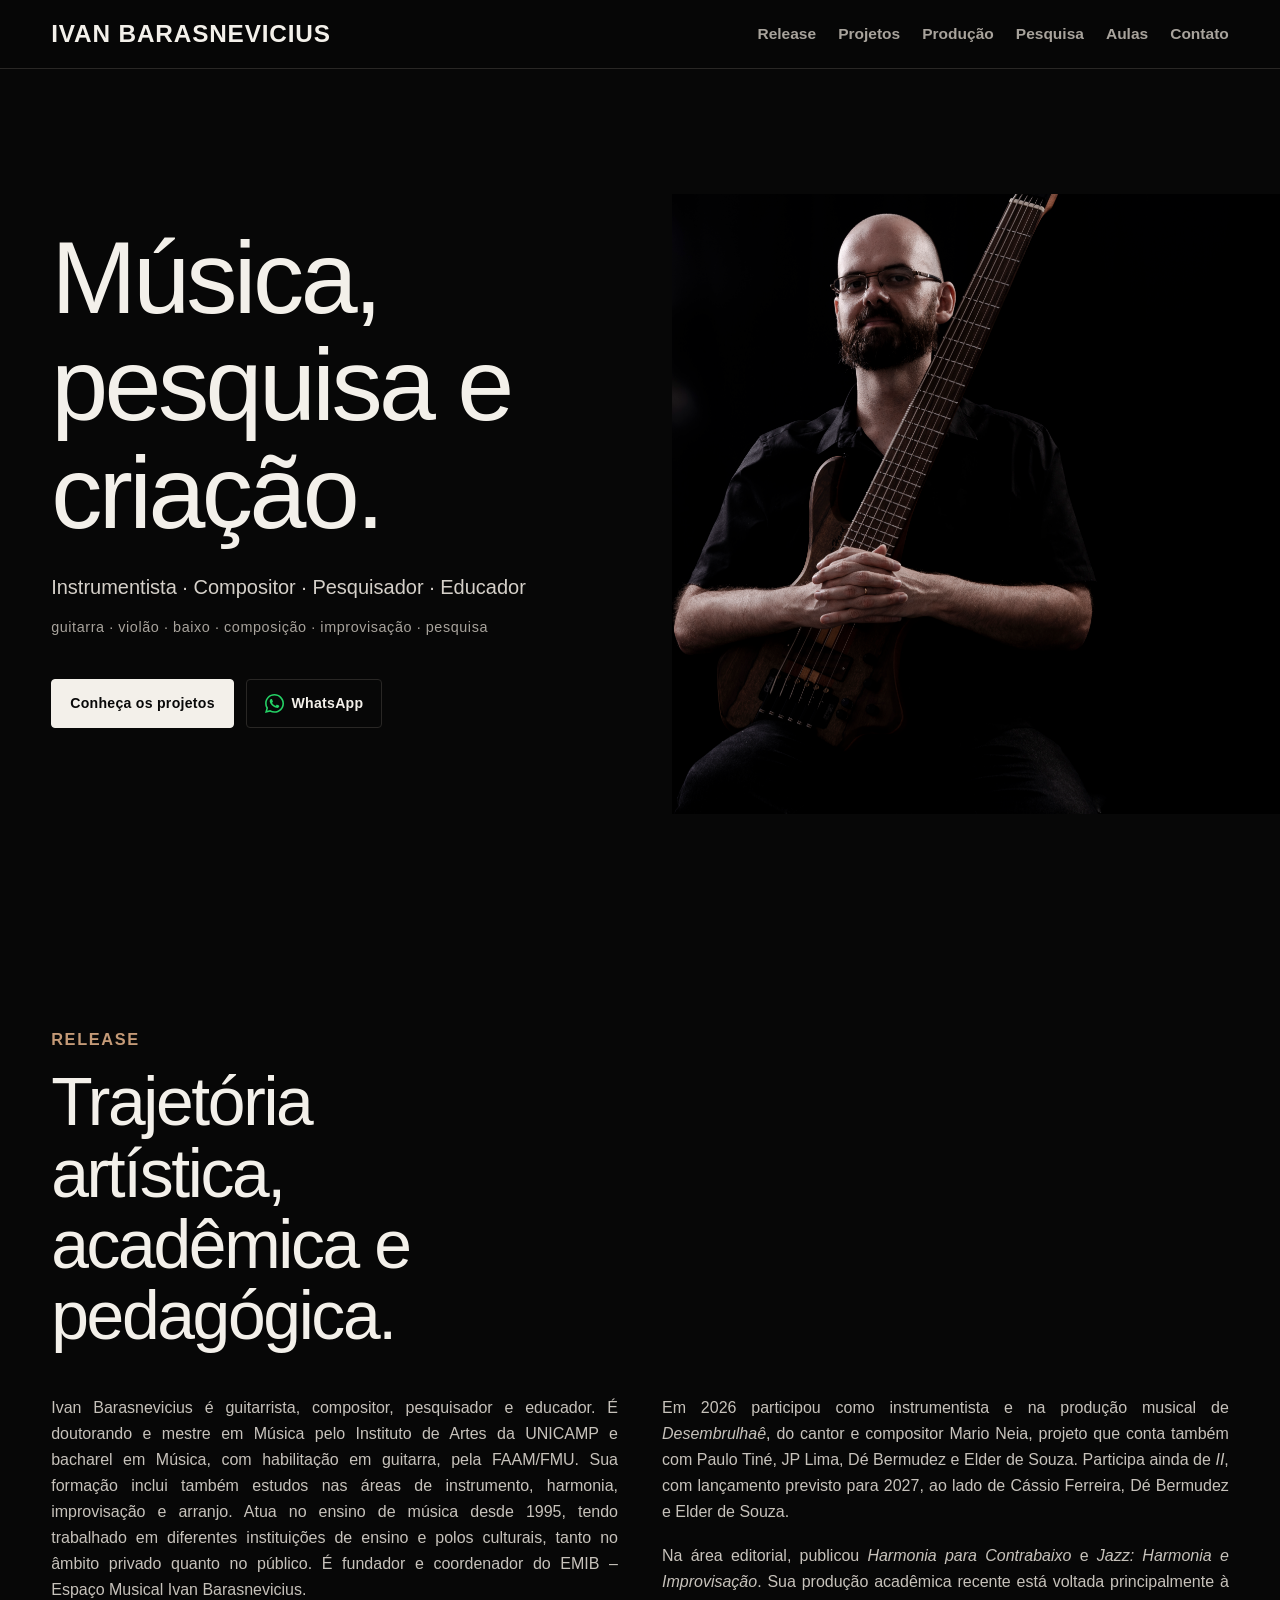
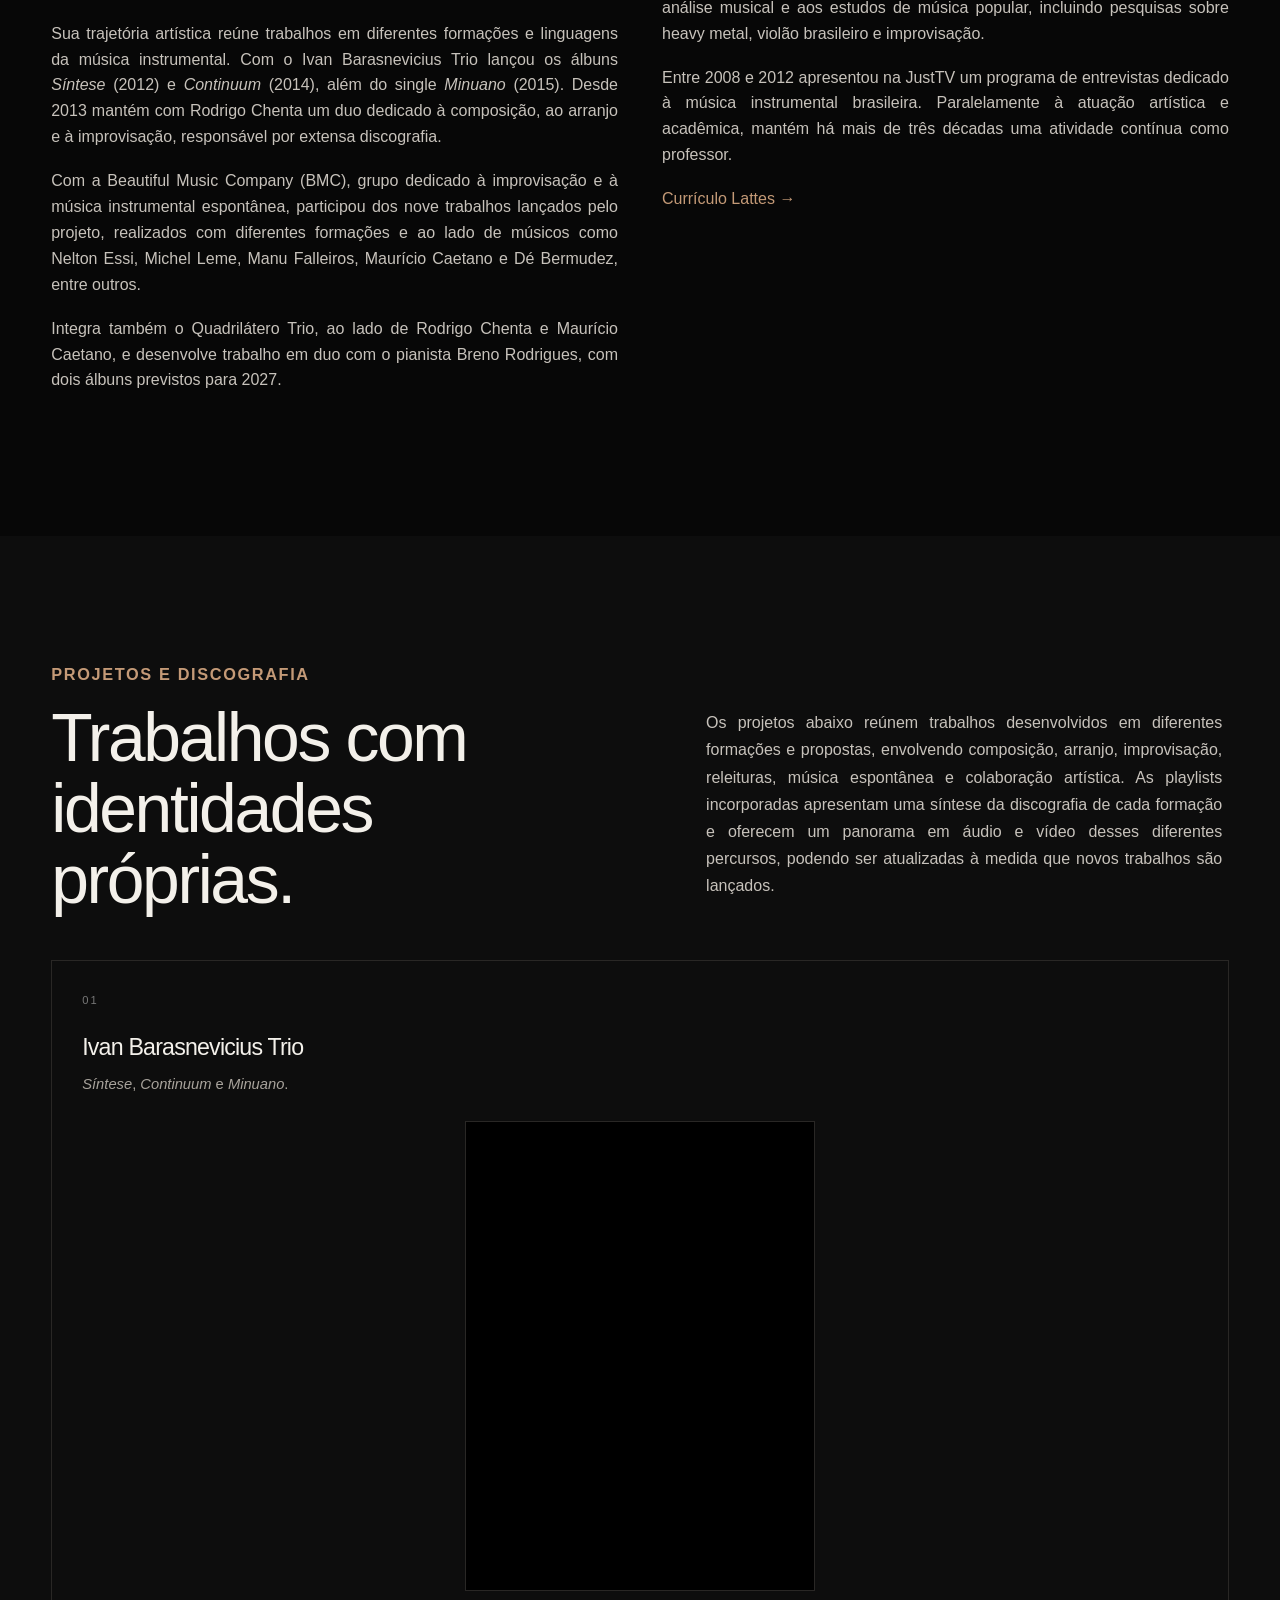
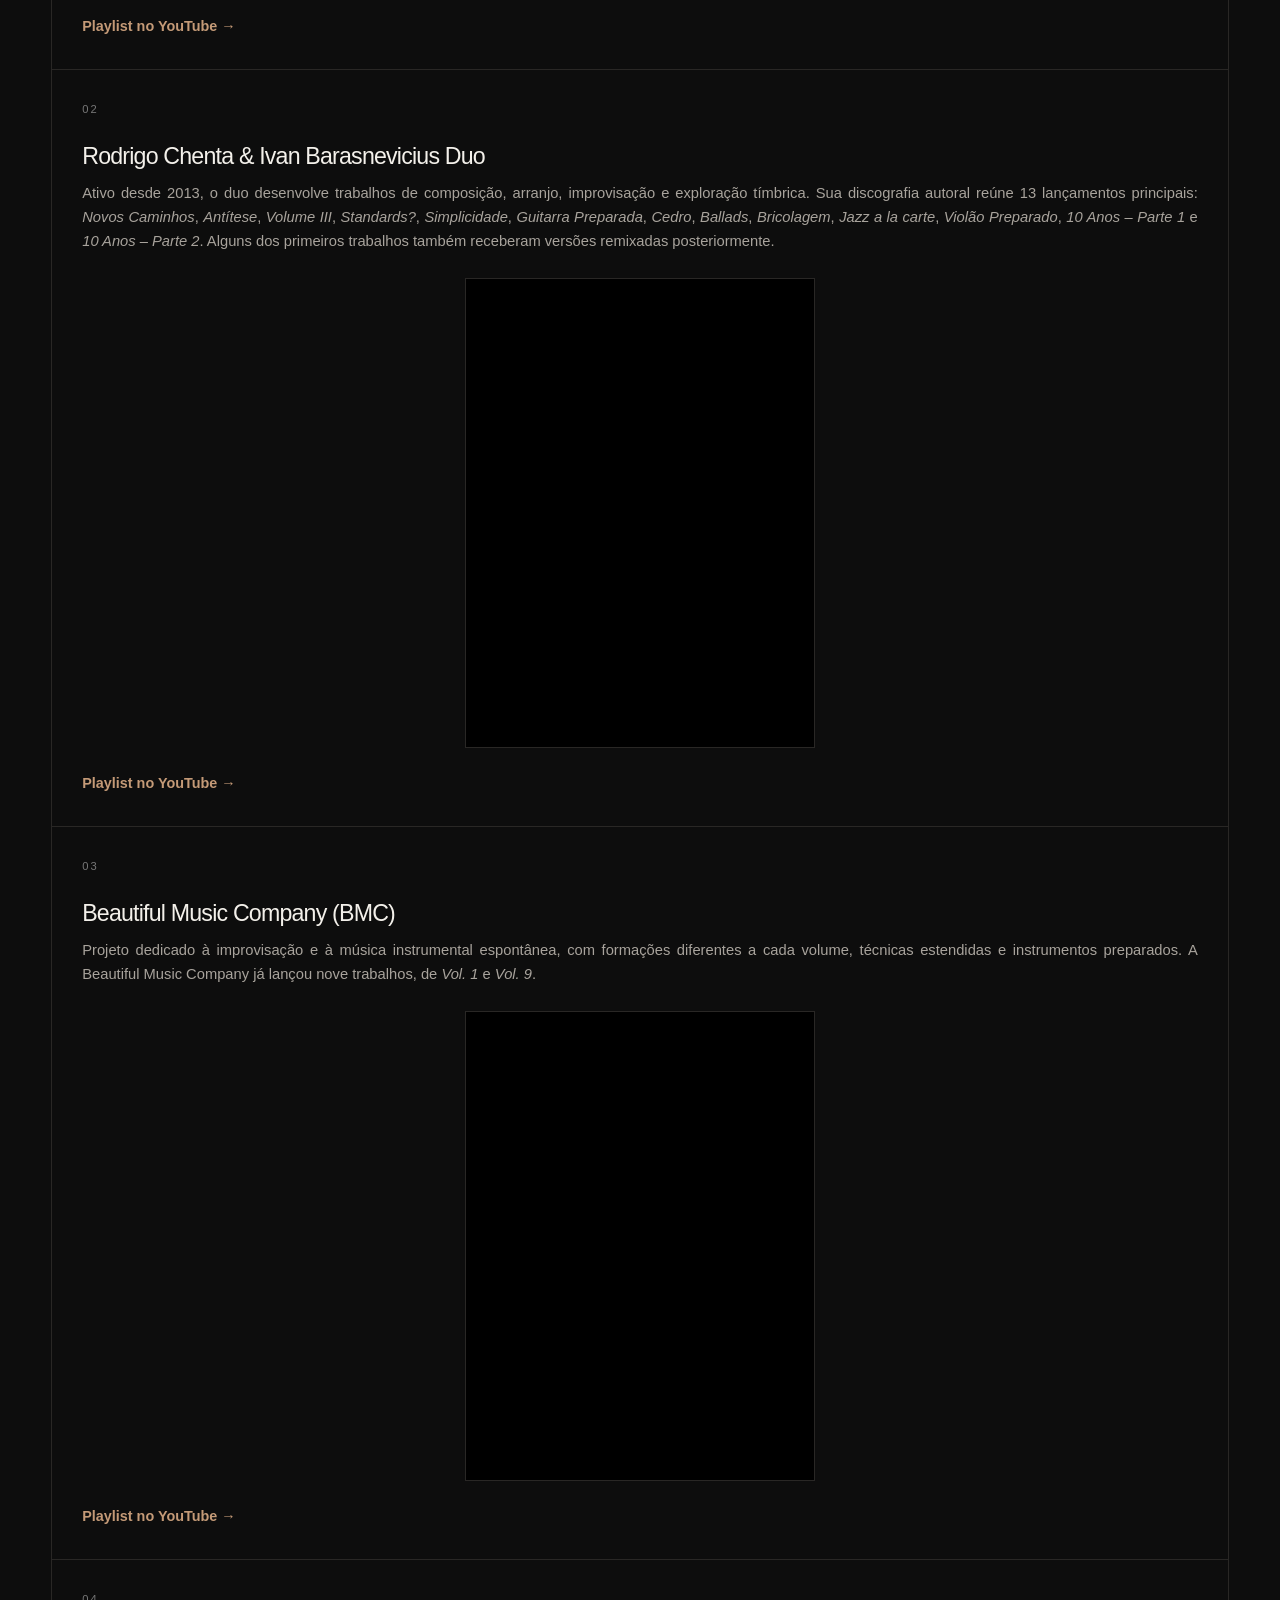
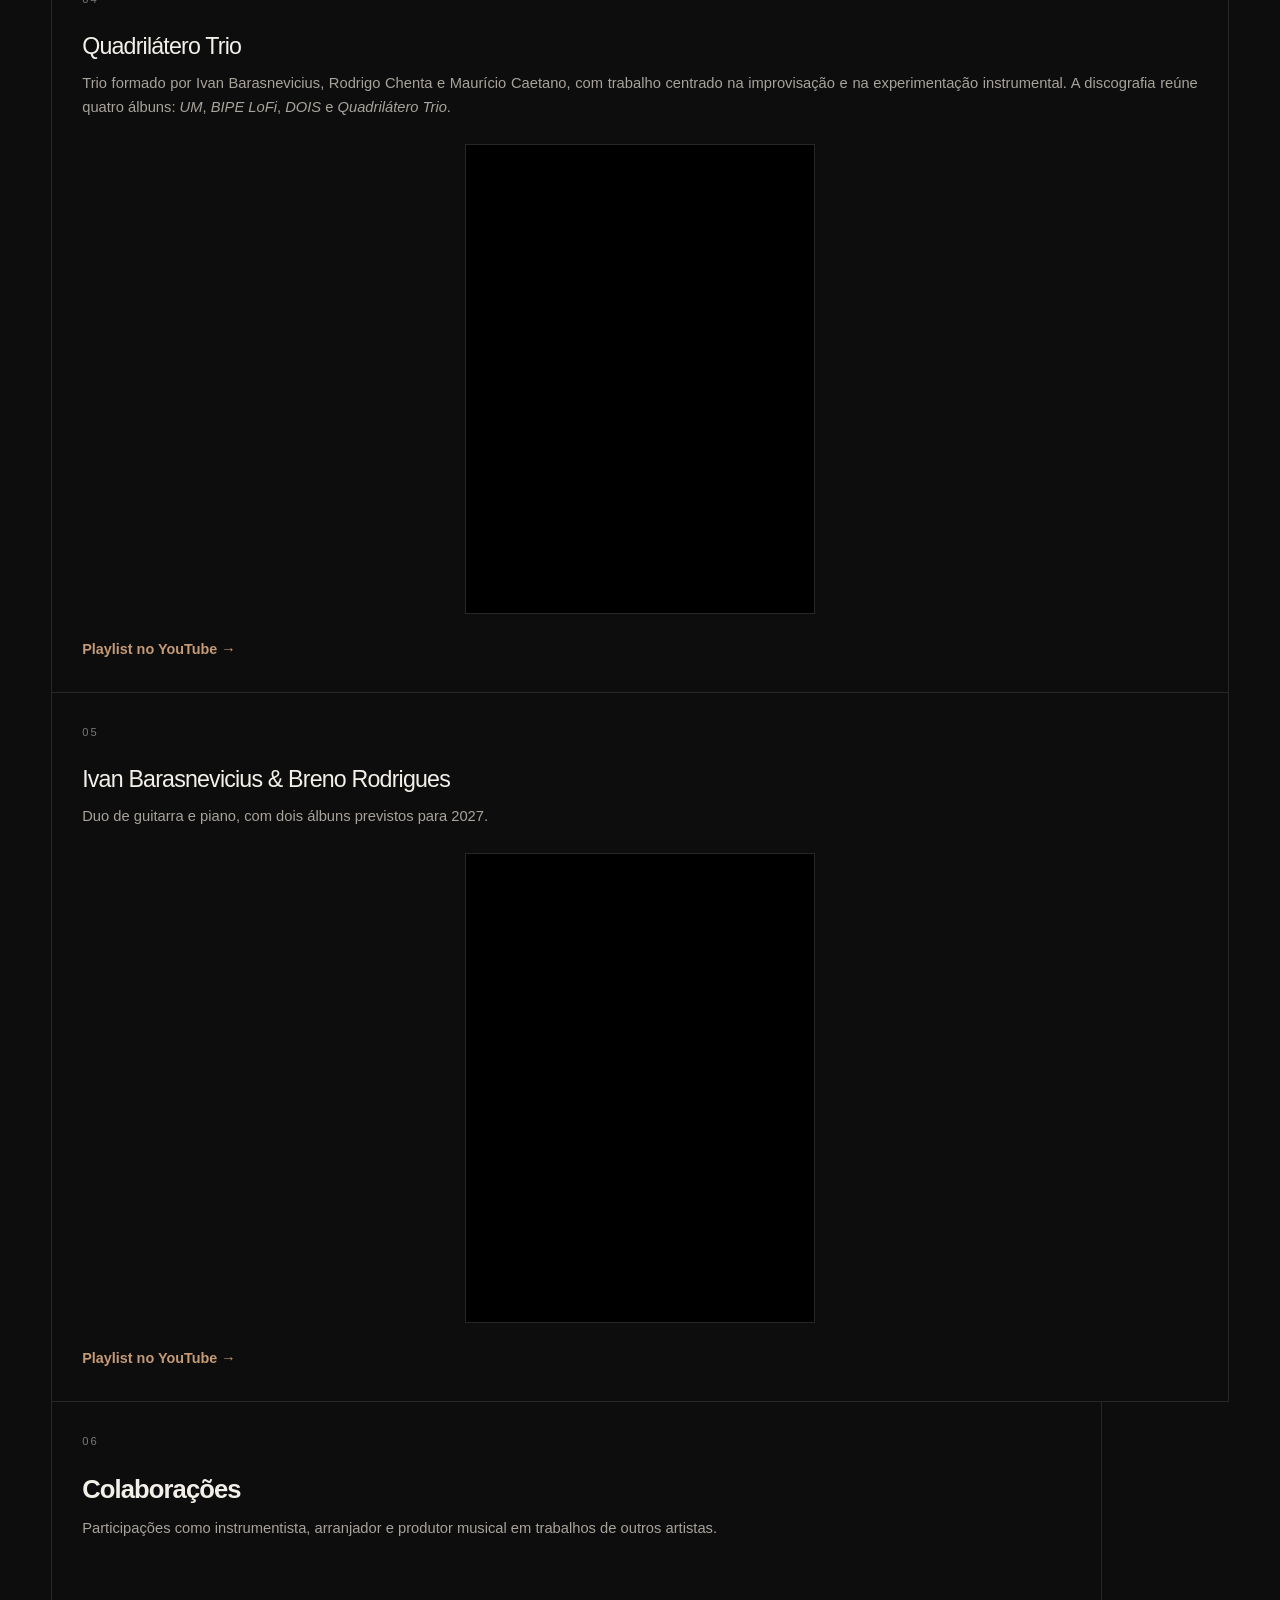
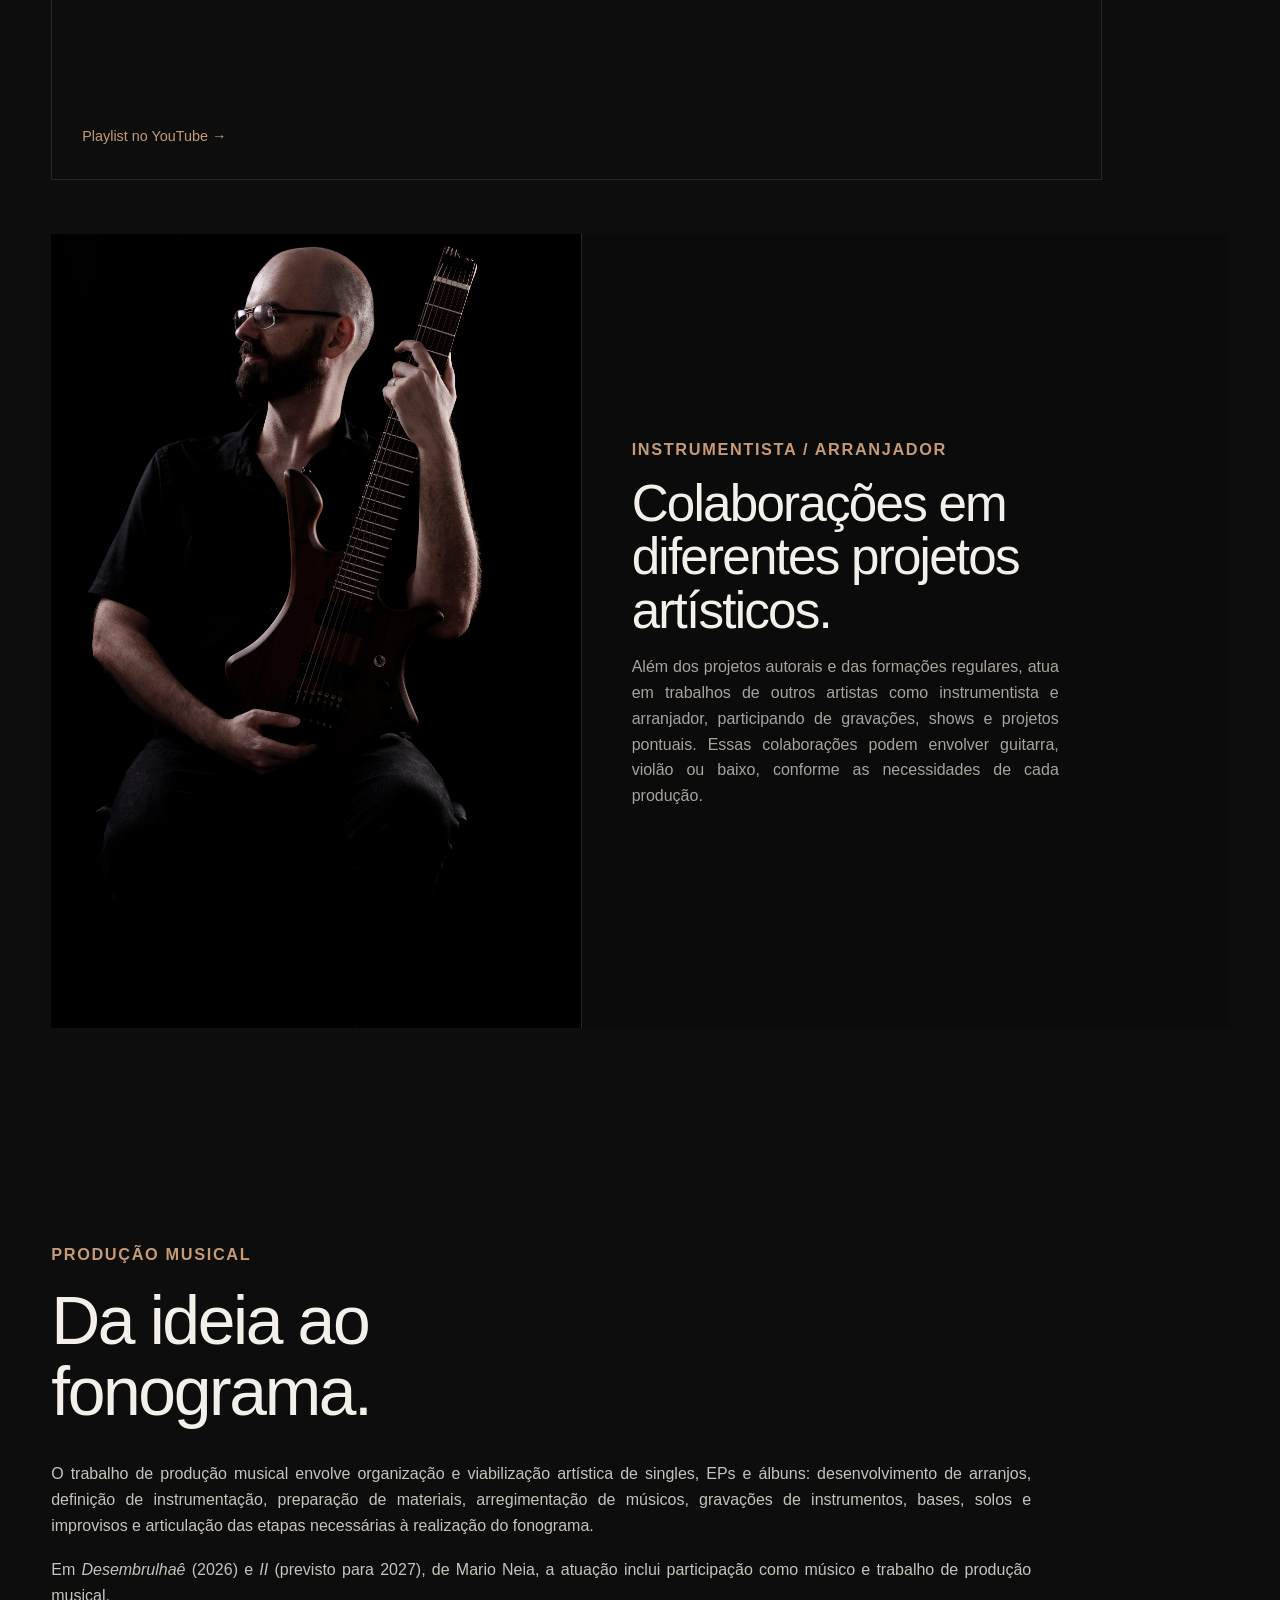
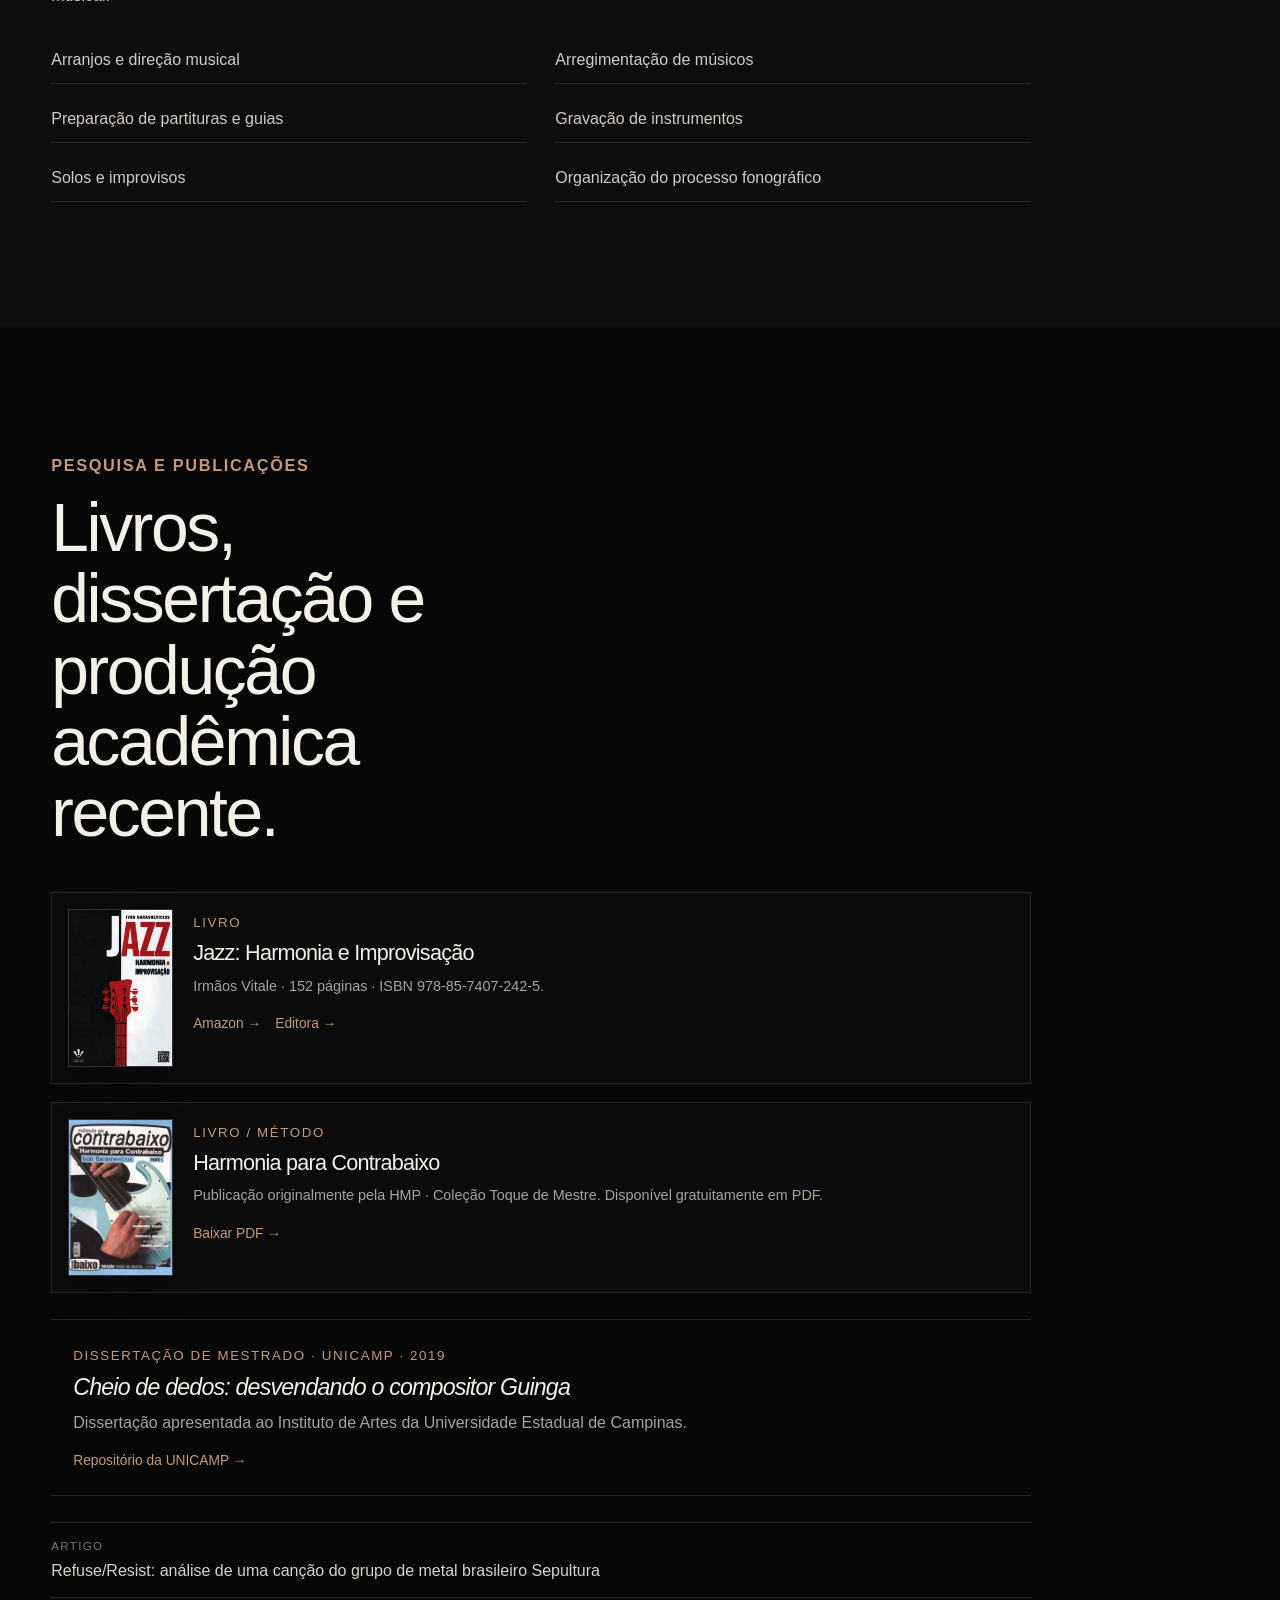
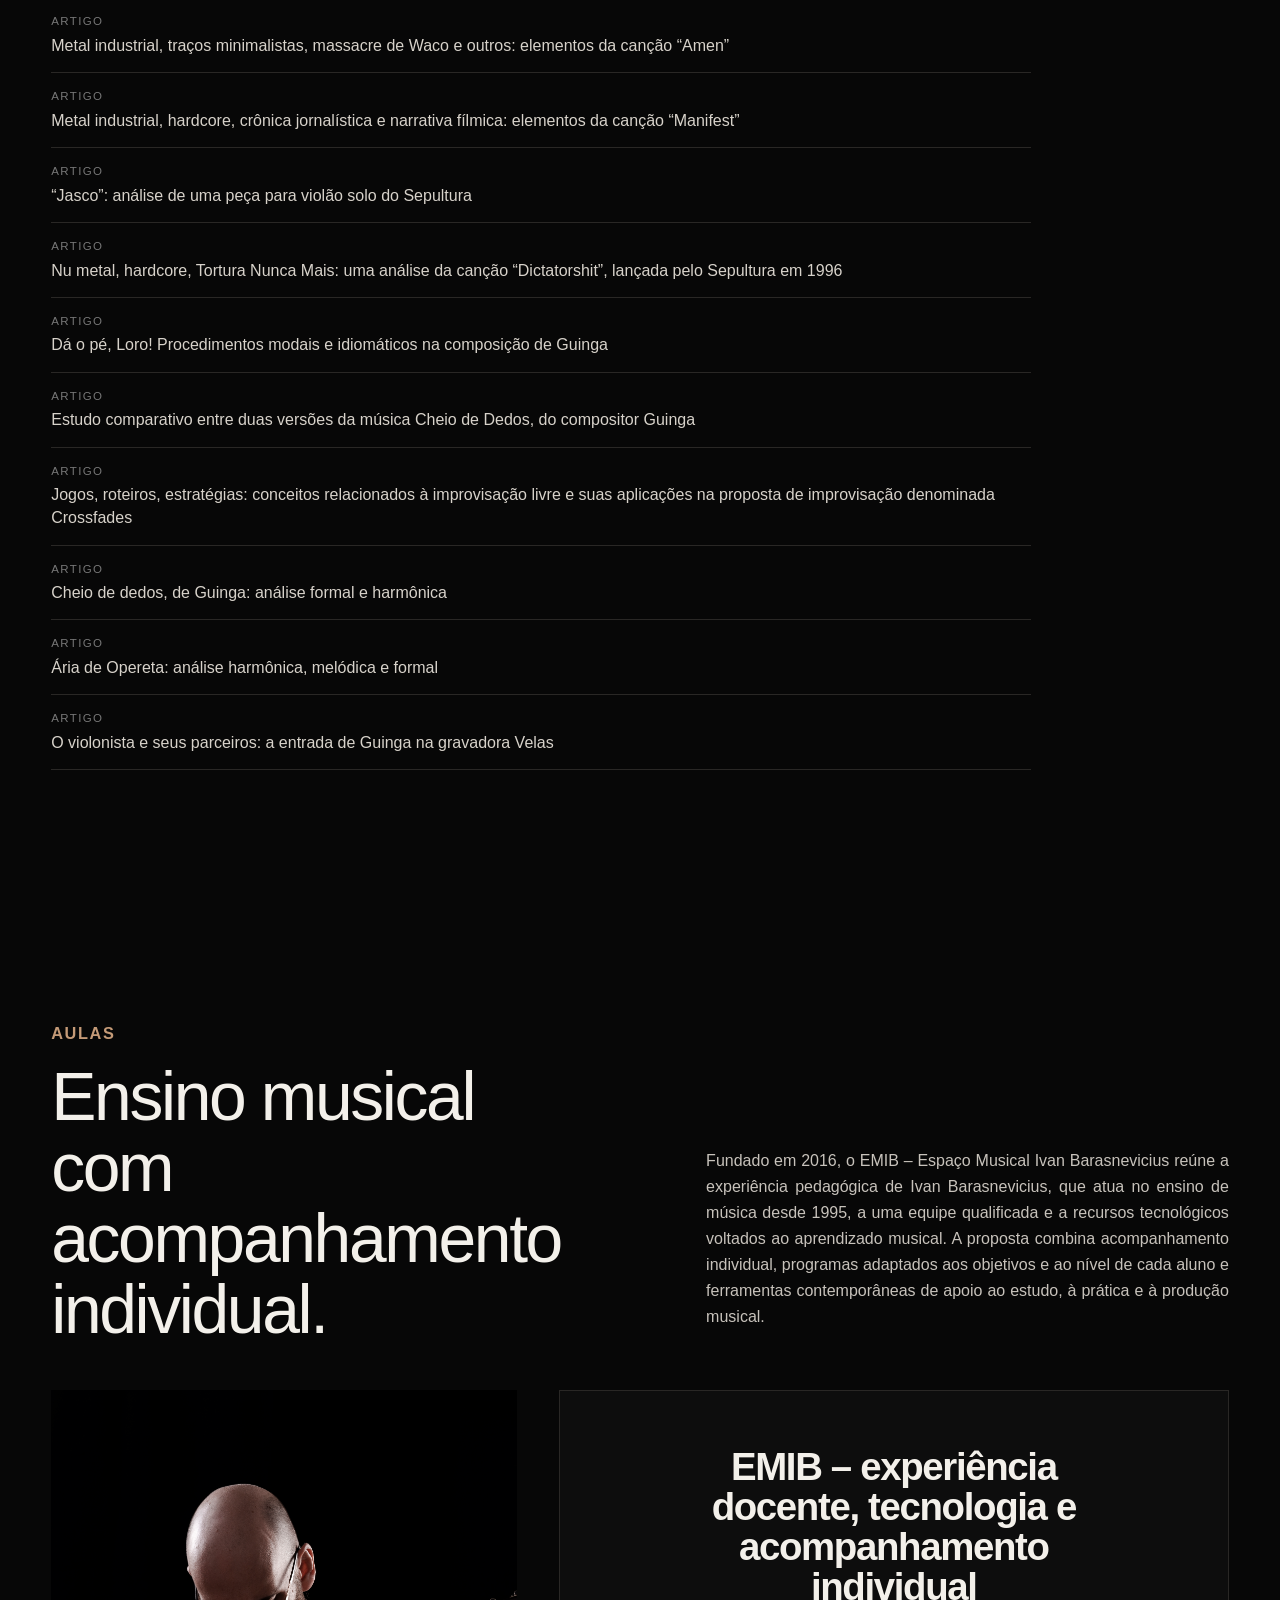
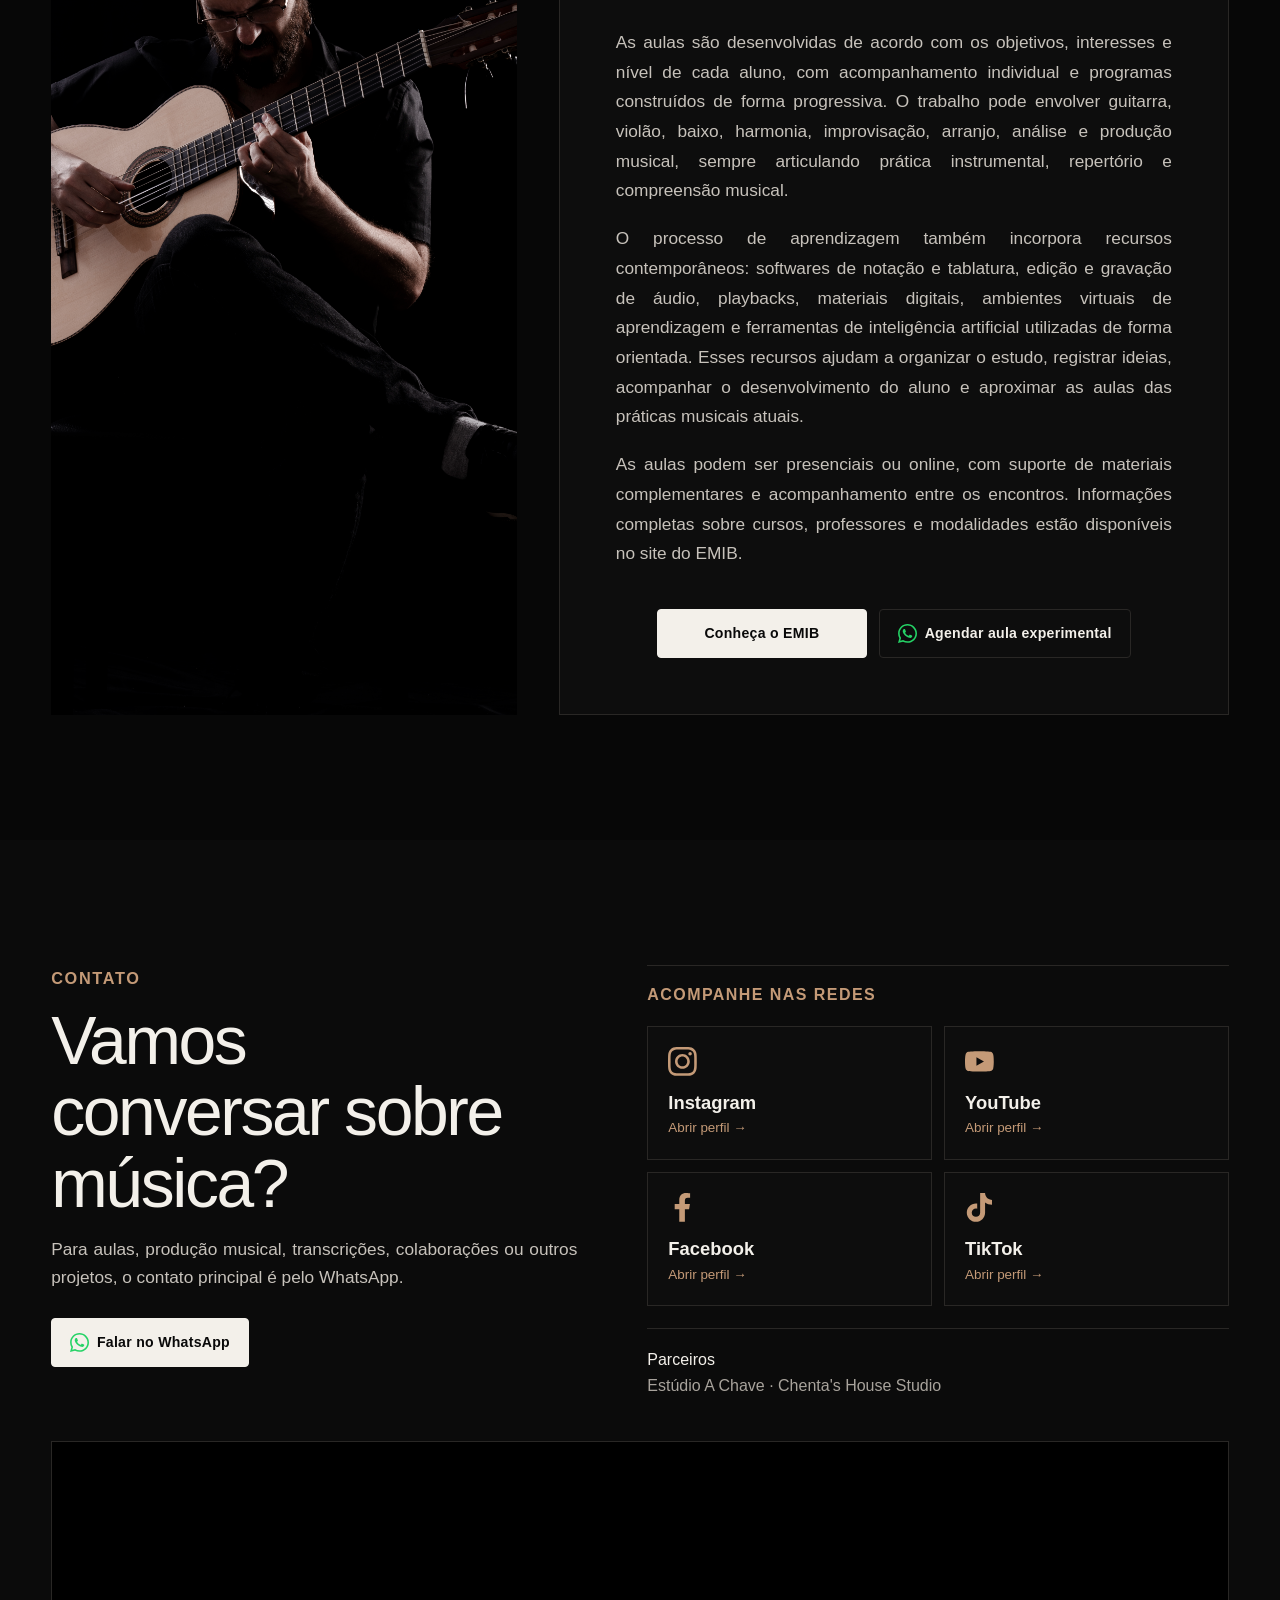
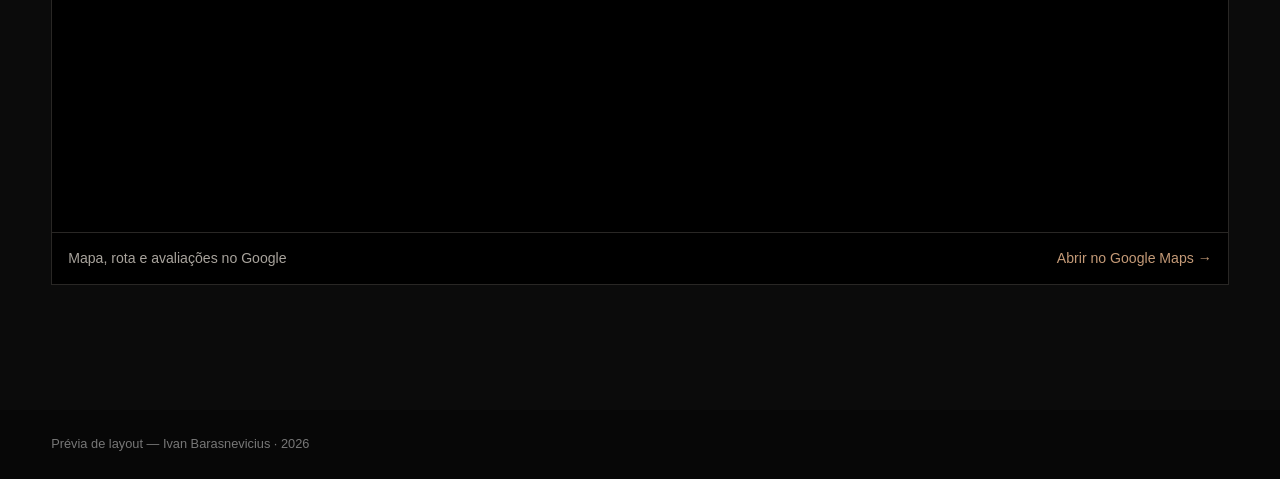
==== commit 4444278c: "agora vai" ====
--- a/index.html
+++ b/index.html
@@ -139,7 +139,7 @@
                 <h3>Colaborações</h3>
                 <p>Participações como instrumentista, arranjador e produtor musical em trabalhos de outros artistas.</p>
                 <div class="playlist-embed">
-                  <iframe width="560" height="315" src="https://www.youtube.com/embed/3lAQPYDJUJY?si=zlhdfSNy86Sl5Hoq" title="YouTube video player" frameborder="0" allow="accelerometer; autoplay; clipboard-write; encrypted-media; gyroscope; picture-in-picture; web-share" referrerpolicy="strict-origin-when-cross-origin" allowfullscreen></iframe>
+                  <iframe width="100%" height="100%" loading="eager" src="https://www.youtube.com/embed/3lAQPYDJUJY?si=zlhdfSNy86Sl5Hoq" title="YouTube video player" frameborder="0" allow="accelerometer; autoplay; clipboard-write; encrypted-media; gyroscope; picture-in-picture; web-share" referrerpolicy="strict-origin-when-cross-origin" allowfullscreen=""></iframe>
                 </div>
                 <a href="https://youtube.com/playlist?list=PLEKmszI2wR5w&si=unVvrXCj9QpWQGzW" rel="noopener" target="_blank">Playlist no YouTube →</a>
               </article><!---->
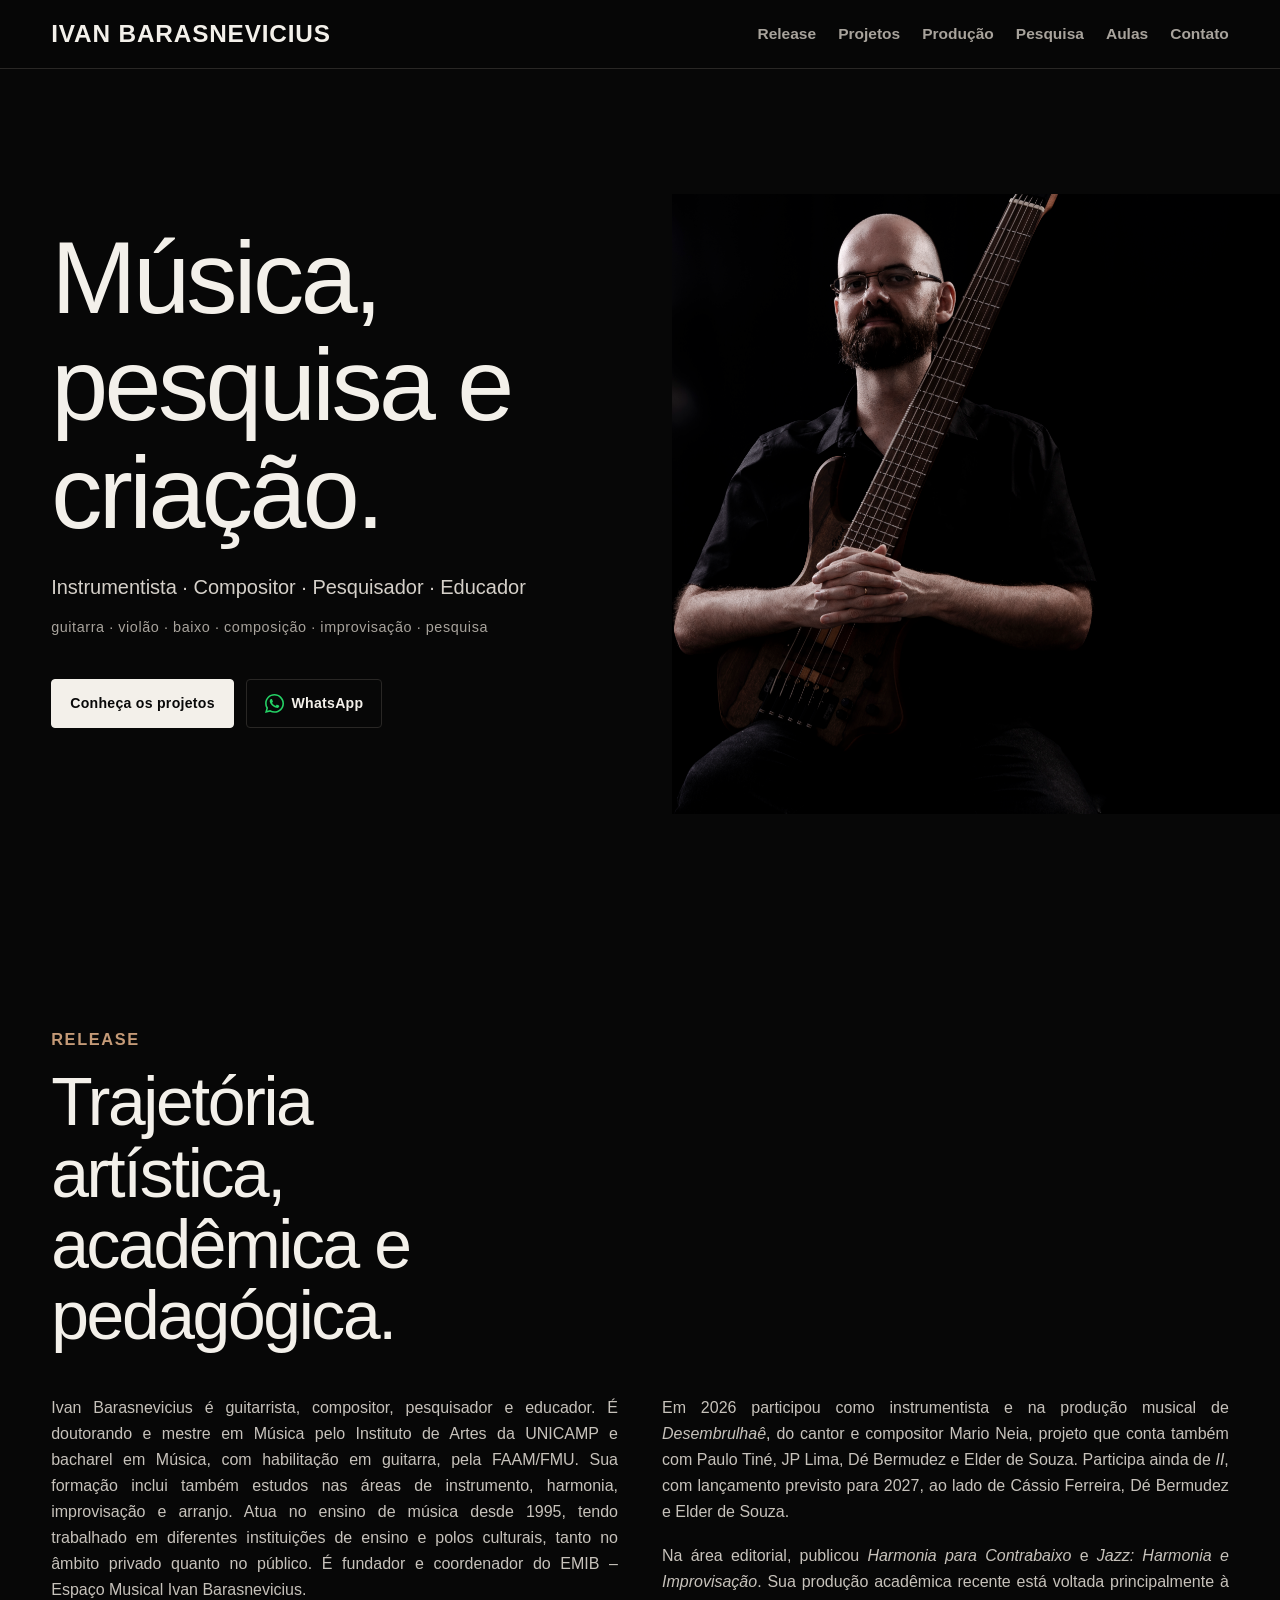
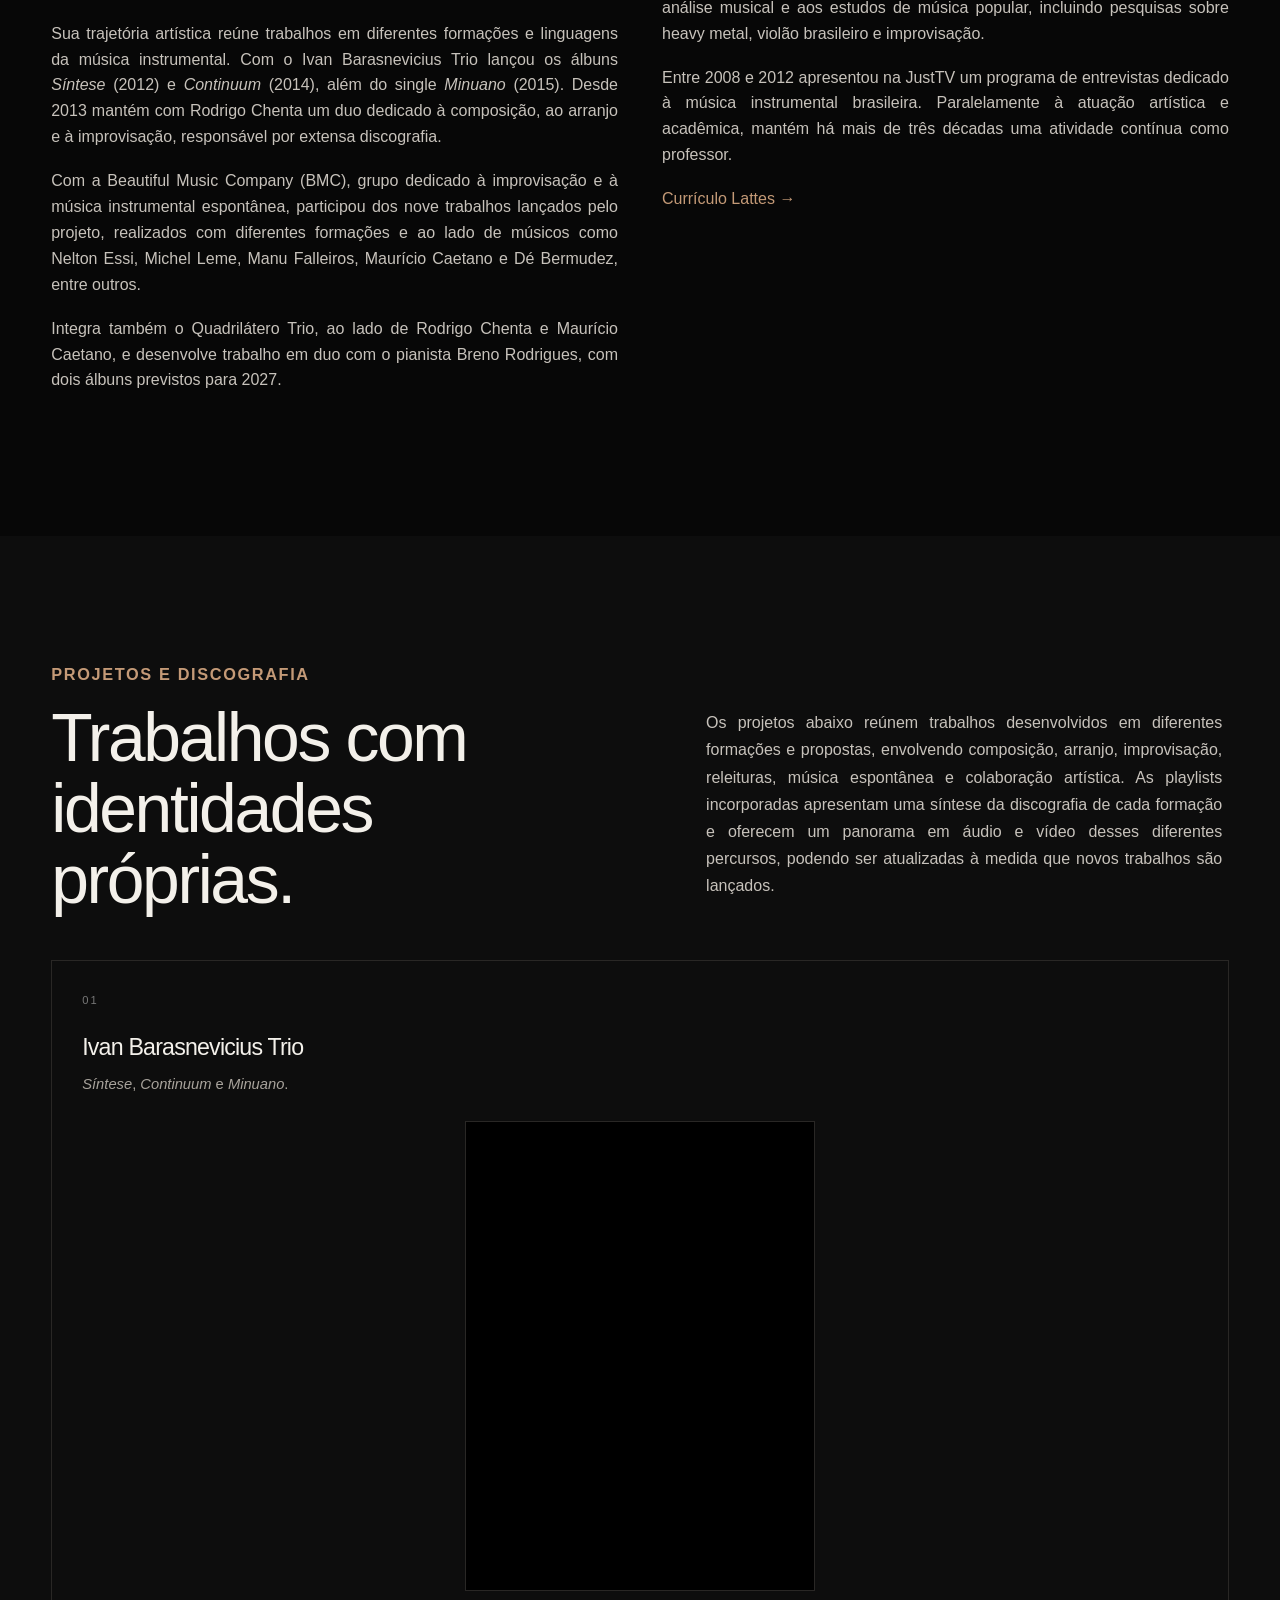
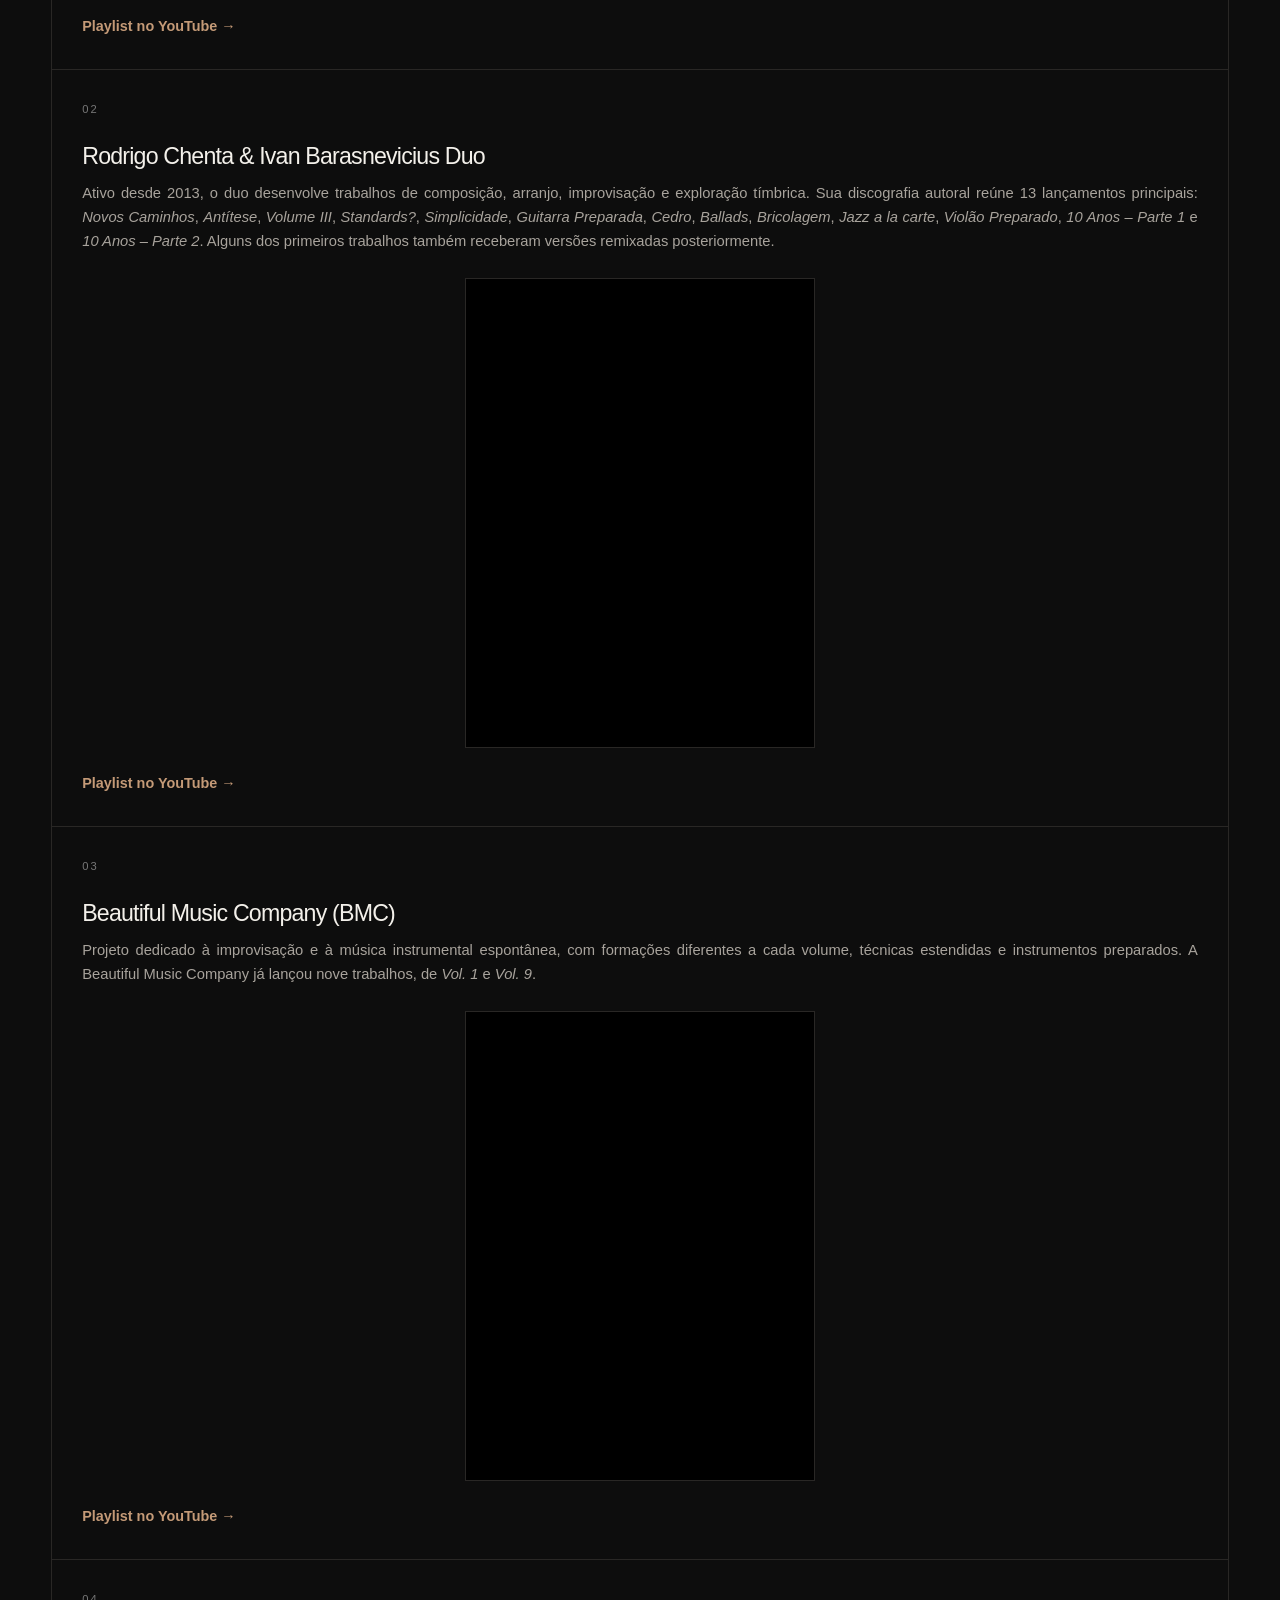
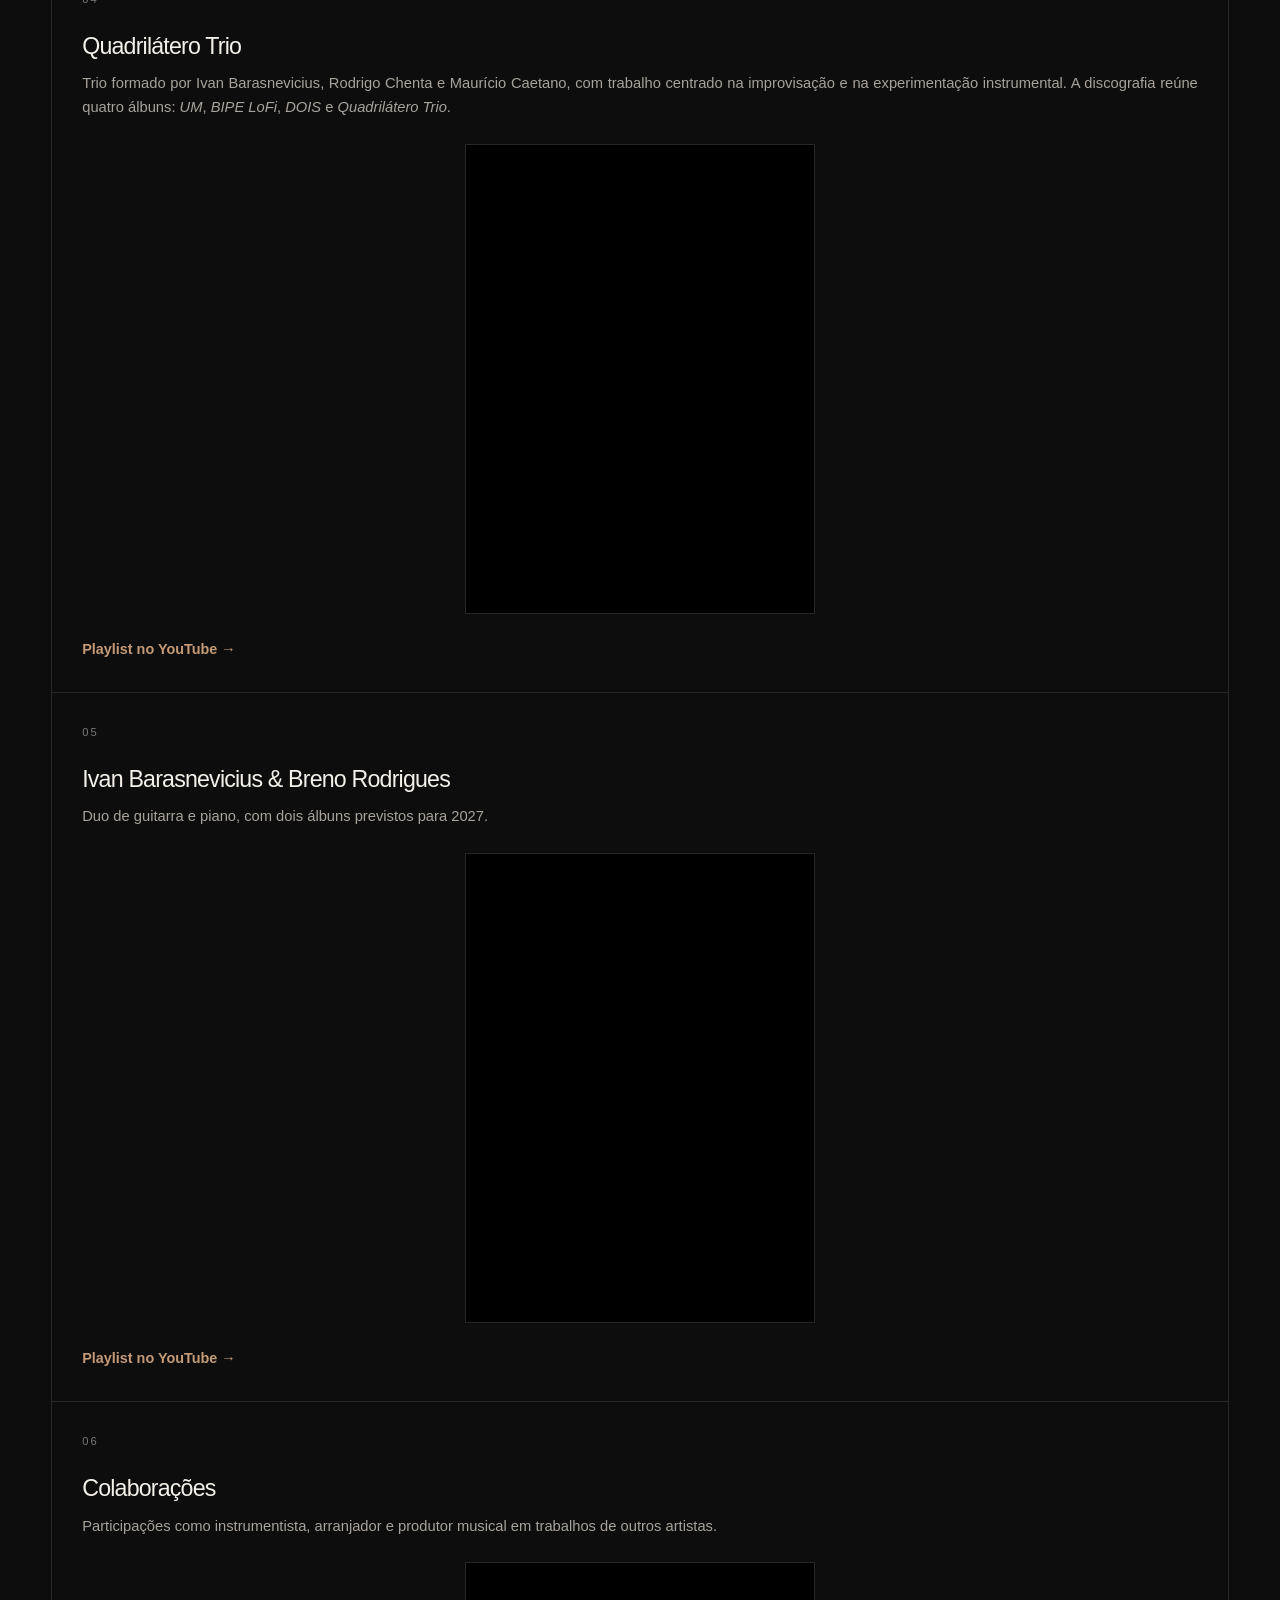
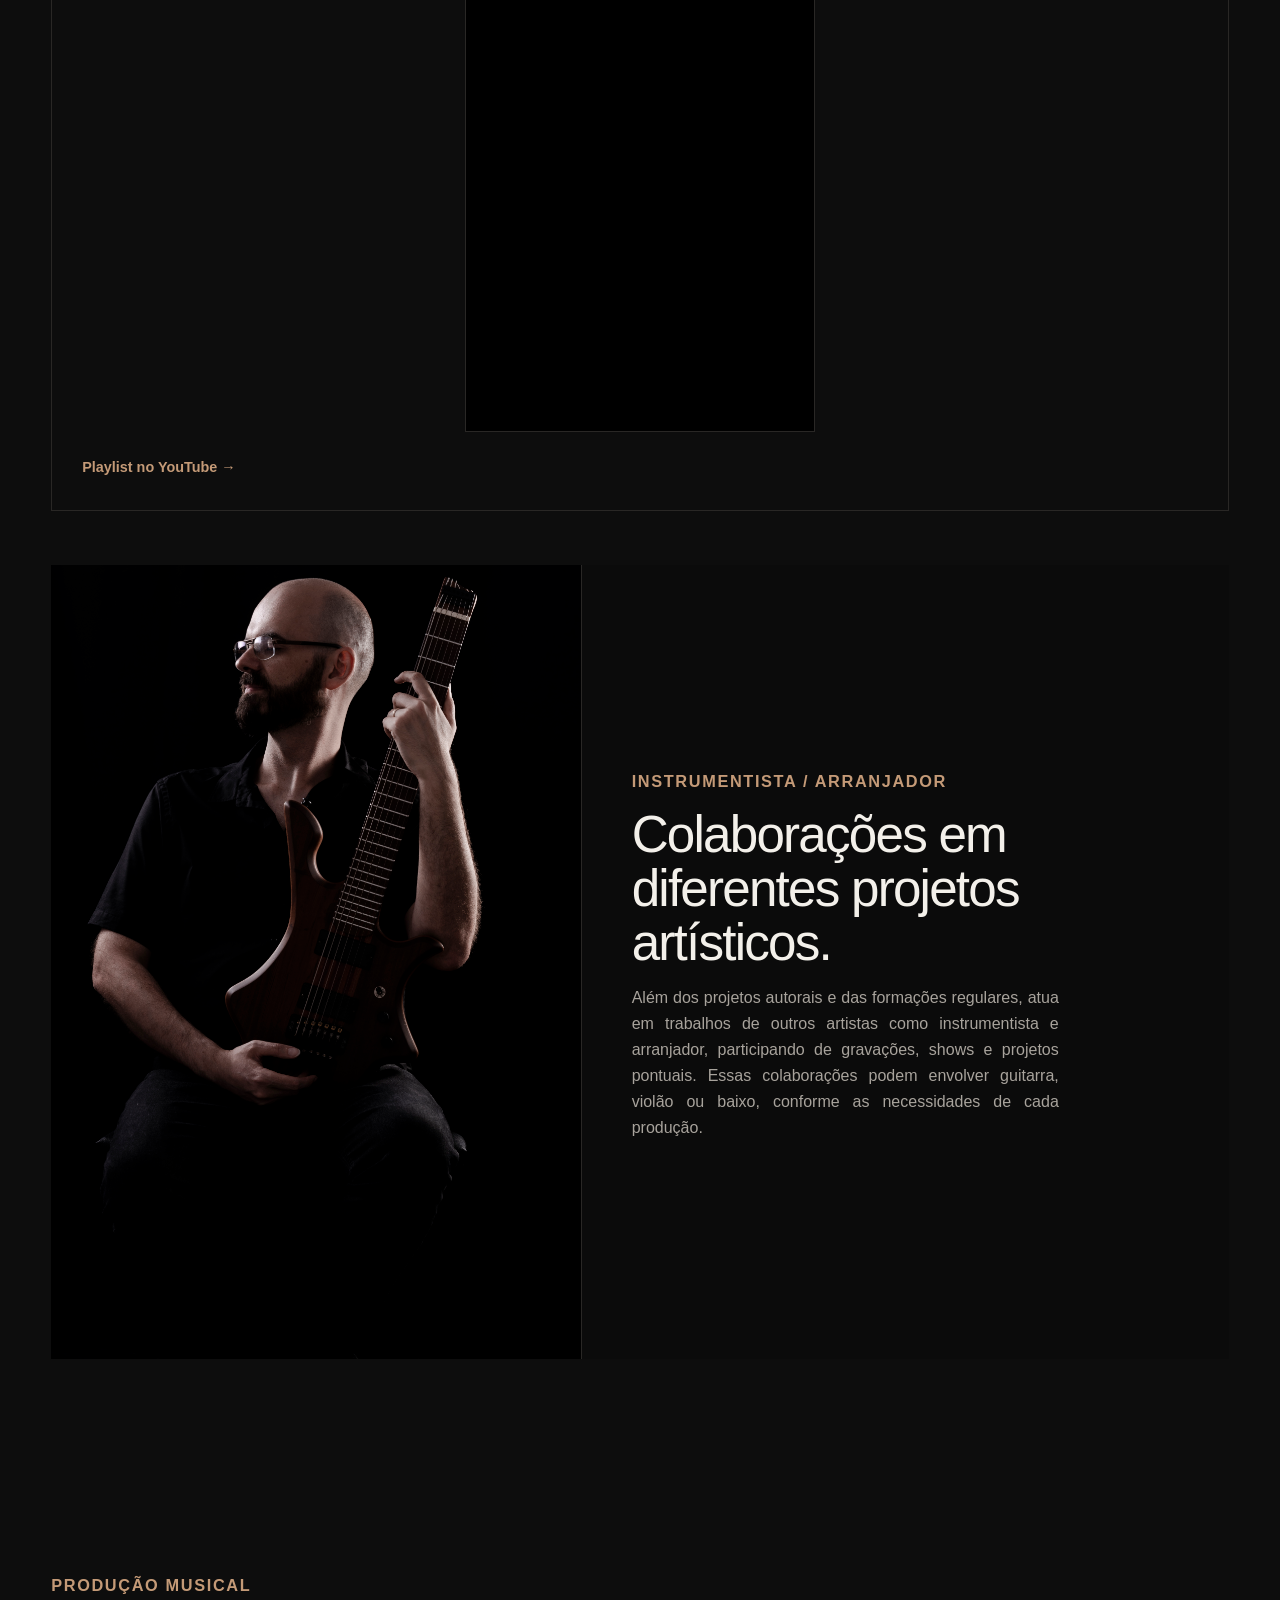
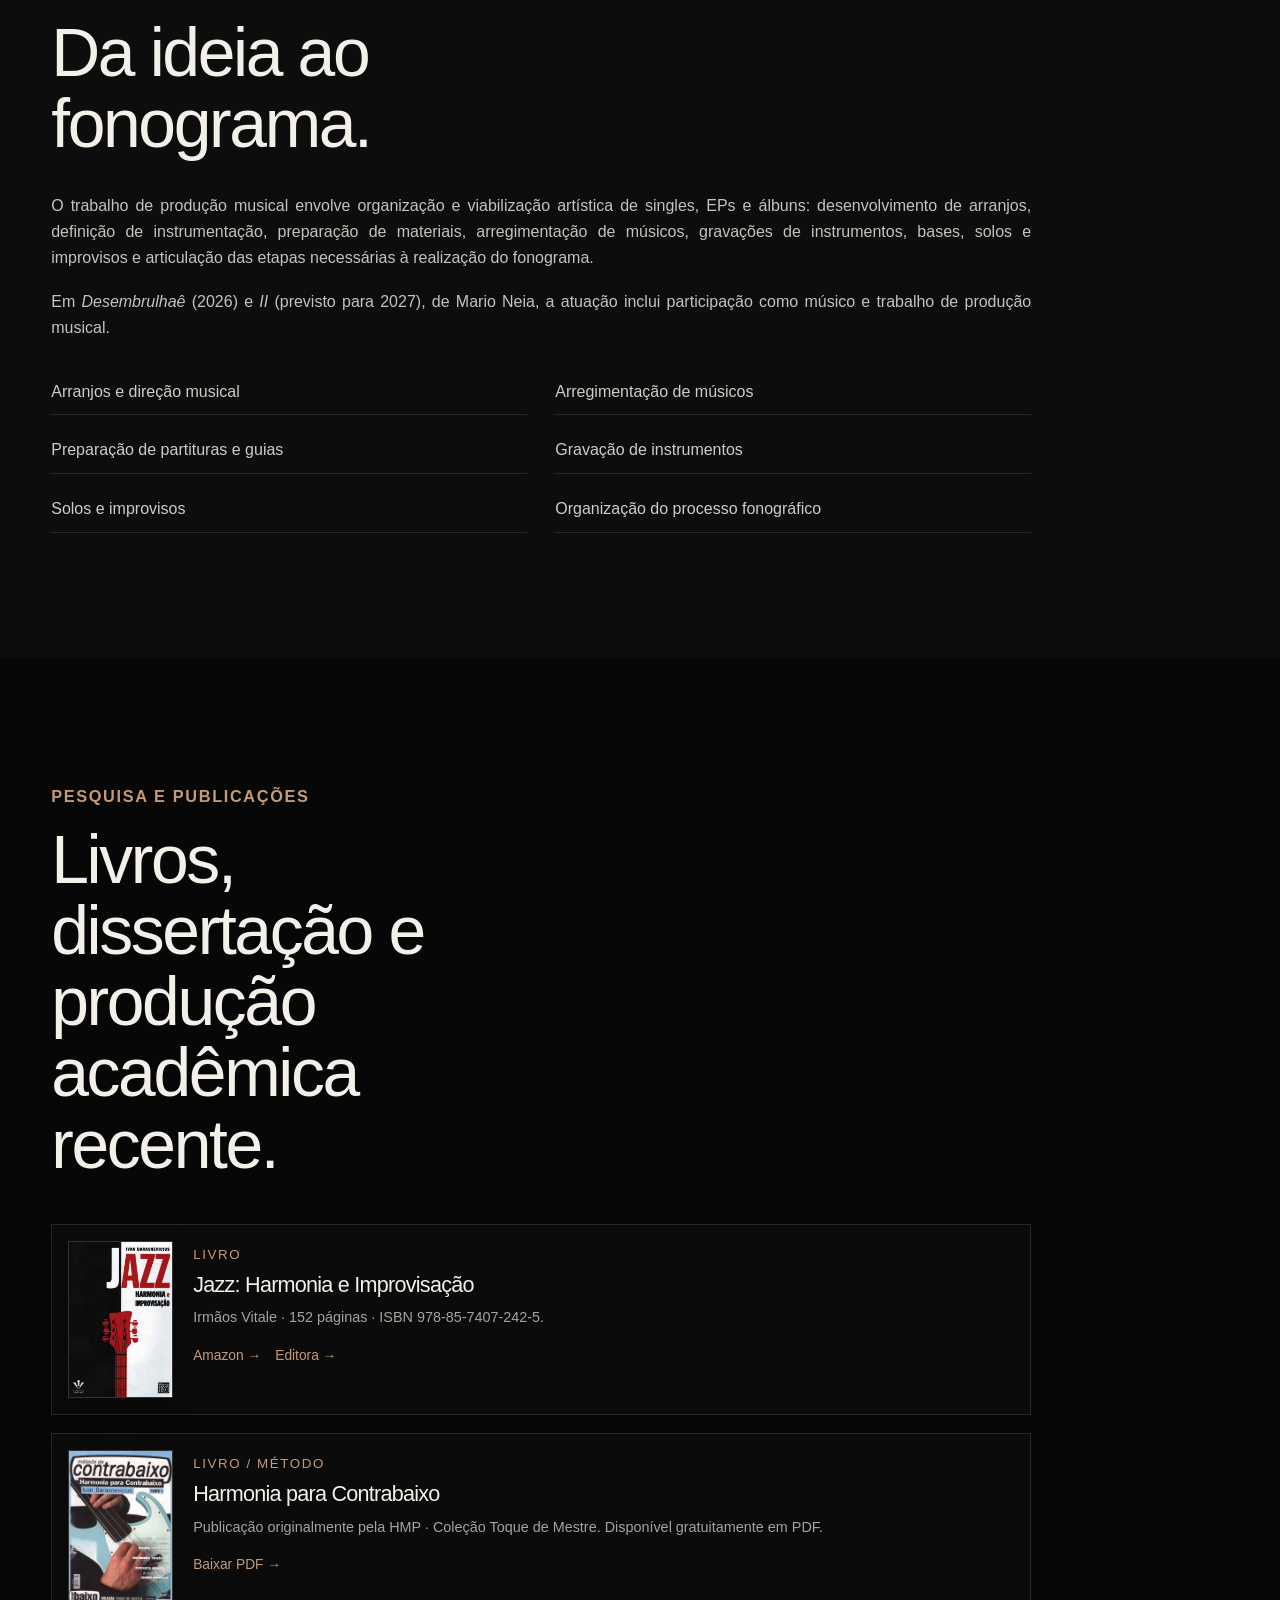
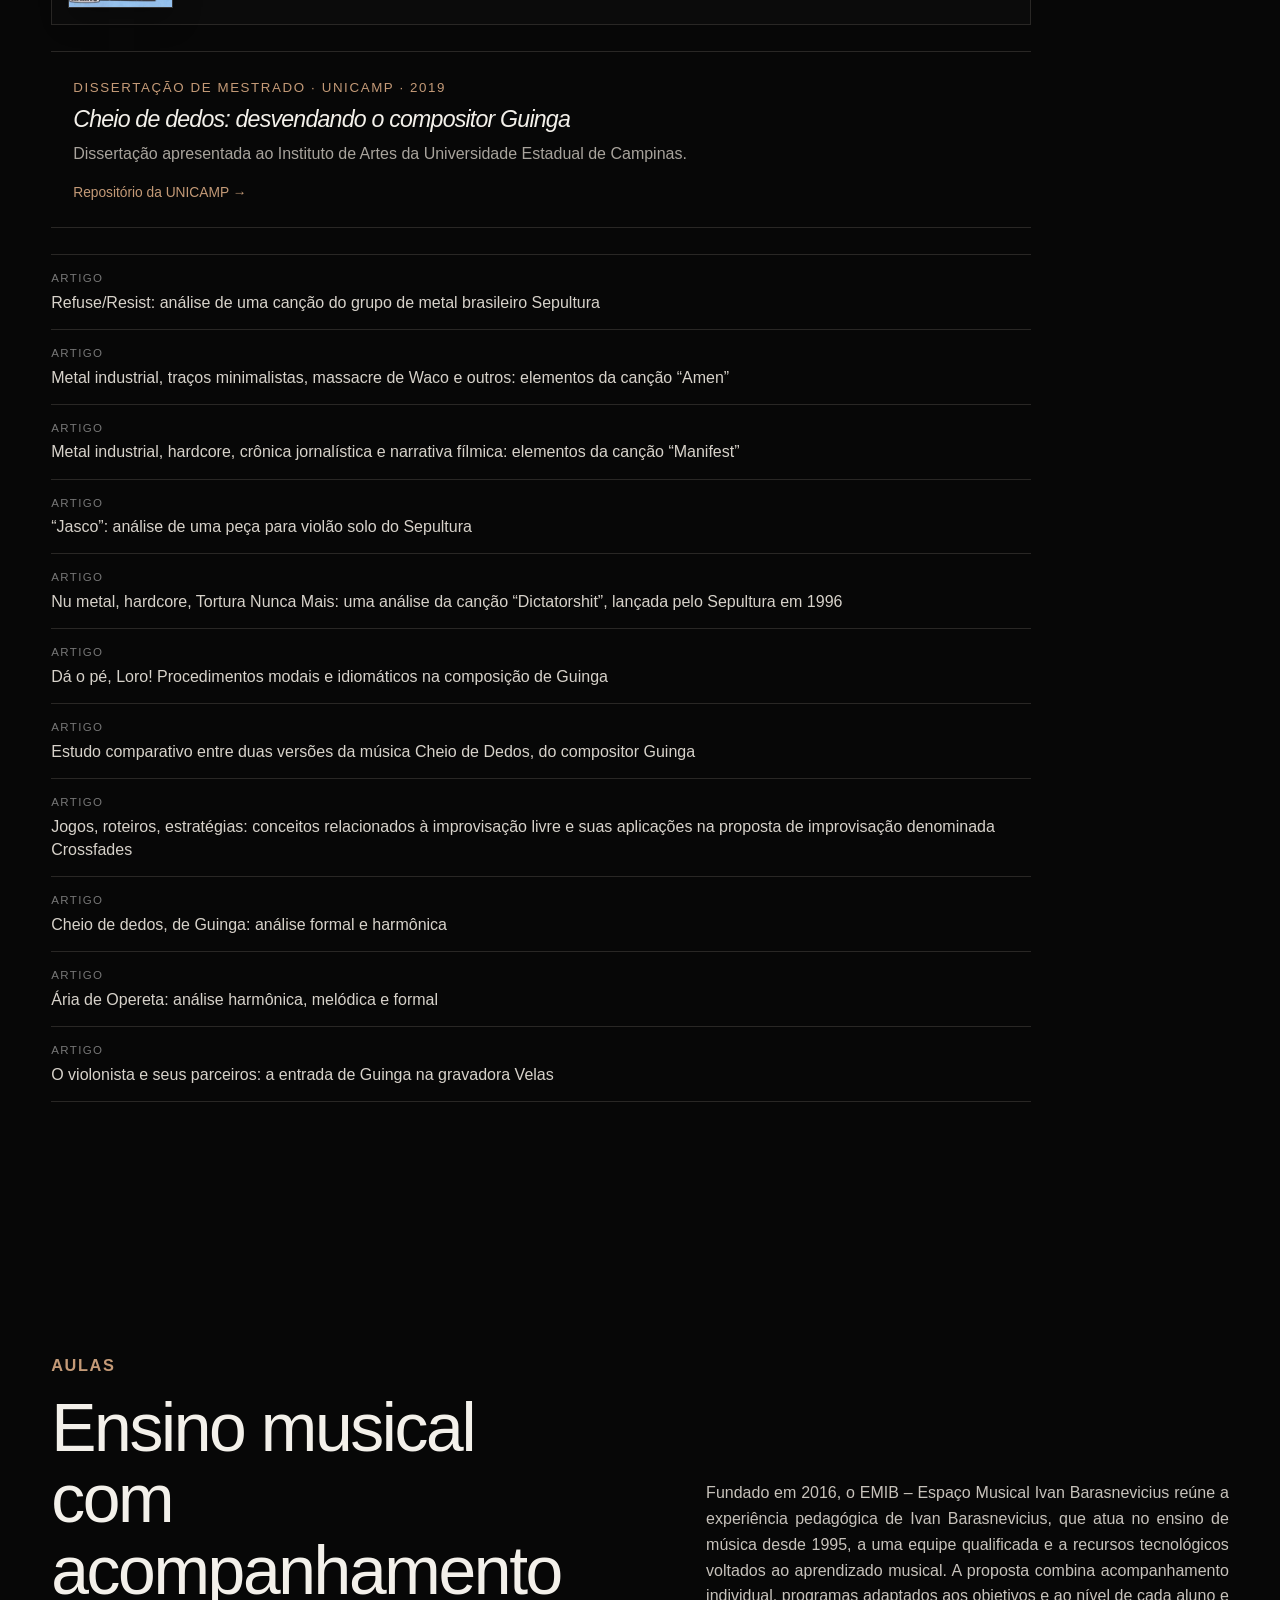
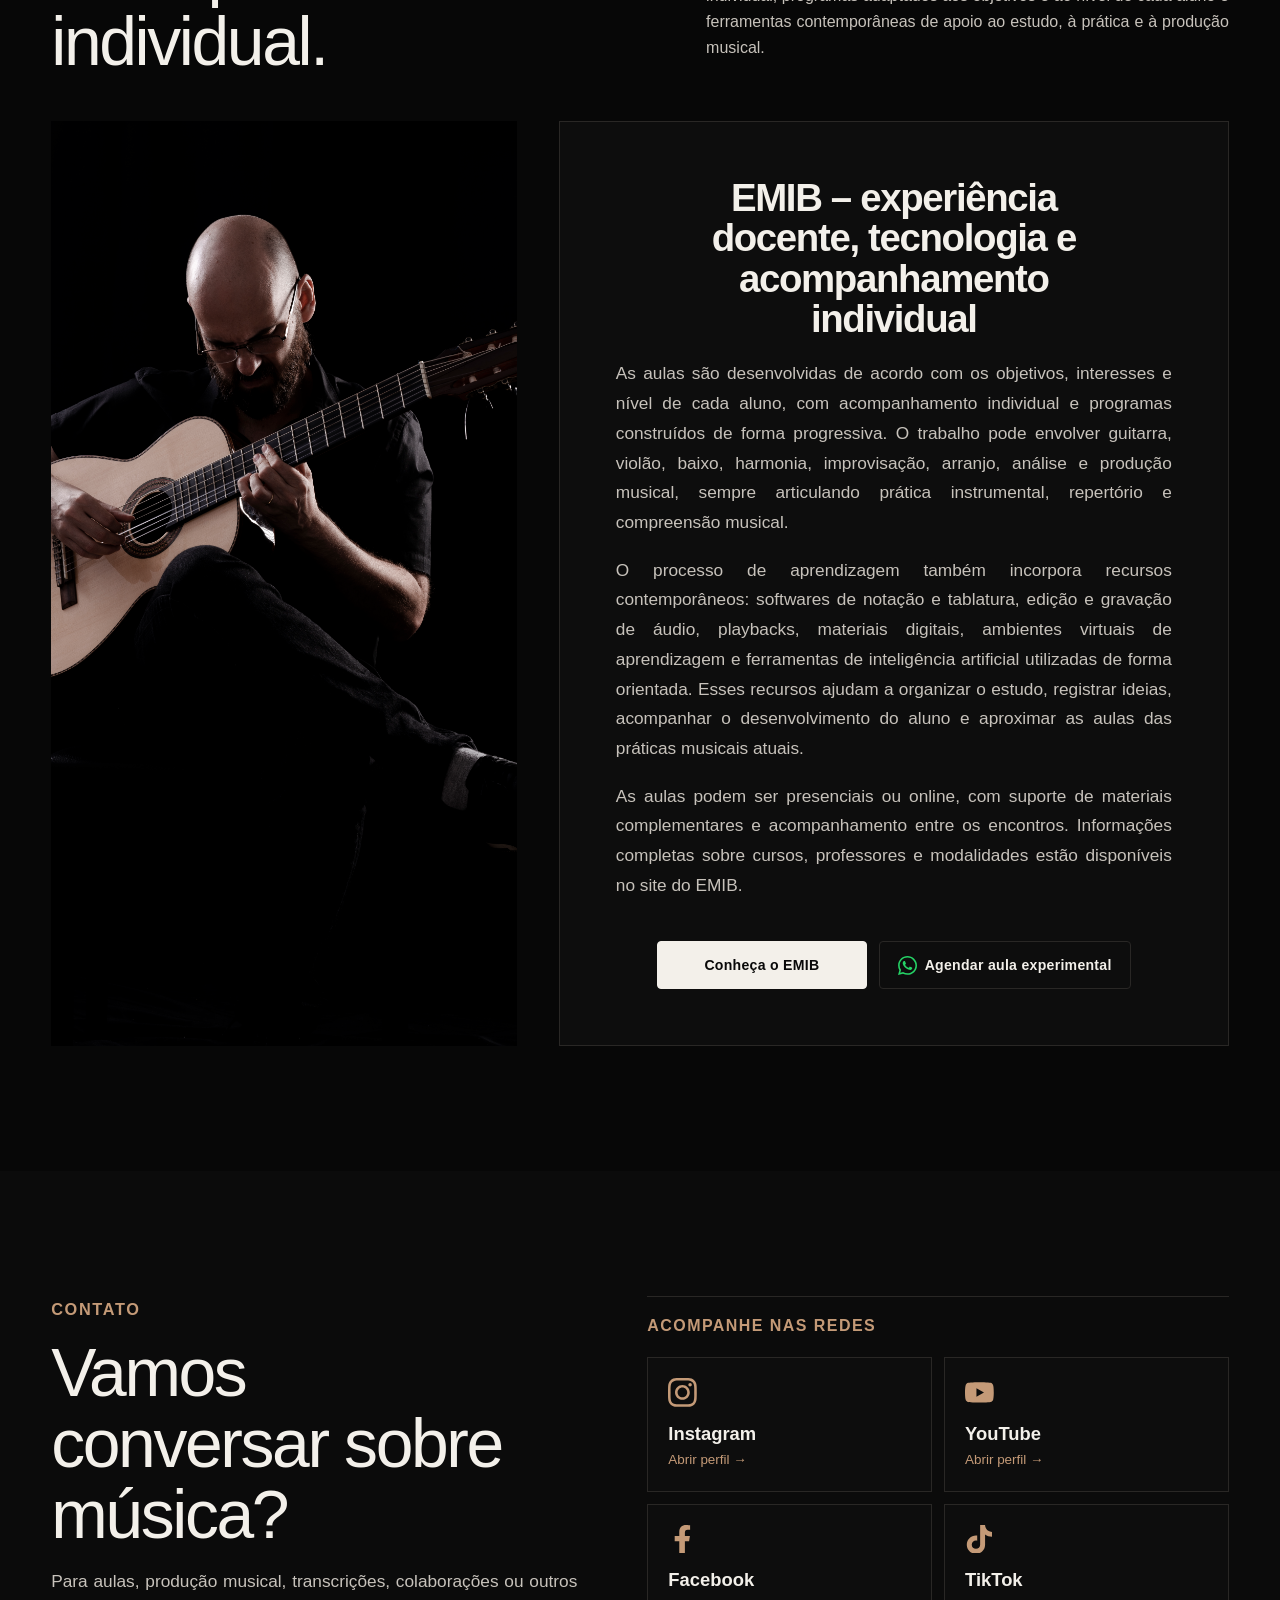
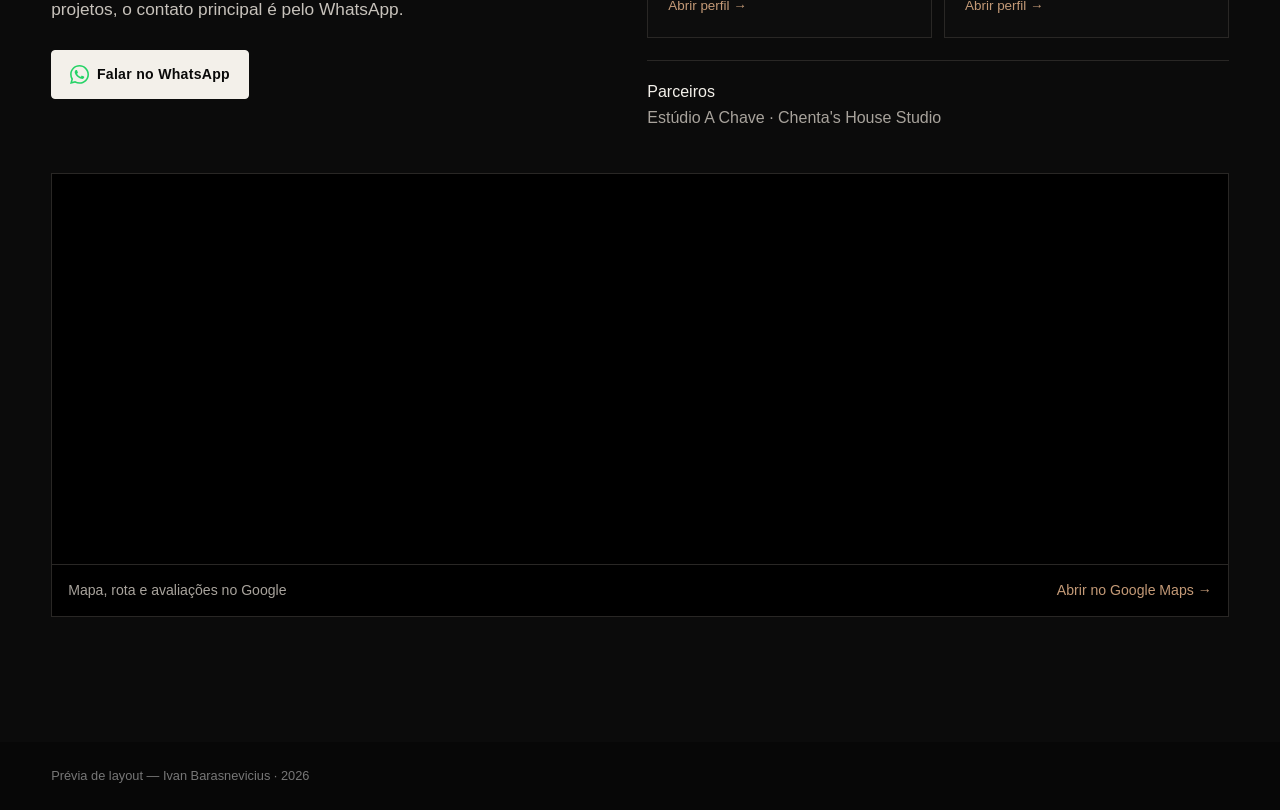
==== commit 2afbf635: "resolvendo o problema de colaborações" ====
--- a/index.html
+++ b/index.html
@@ -134,12 +134,20 @@
                 </div>
                 <a href="https://youtube.com/playlist?list=PLU8Bm6nFLmaQ&amp;si=KL5HTRVDqAsoF4vQ" rel="noopener" target="_blank">Playlist no YouTube →</a>
               </article>
-              <article class="card project-simple">
+              <article class="card project-featured">
                 <div class="n">06</div>
                 <h3>Colaborações</h3>
                 <p>Participações como instrumentista, arranjador e produtor musical em trabalhos de outros artistas.</p>
                 <div class="playlist-embed">
-                  <iframe width="100%" height="100%" loading="eager" src="https://www.youtube.com/embed/3lAQPYDJUJY?si=zlhdfSNy86Sl5Hoq" title="YouTube video player" frameborder="0" allow="accelerometer; autoplay; clipboard-write; encrypted-media; gyroscope; picture-in-picture; web-share" referrerpolicy="strict-origin-when-cross-origin" allowfullscreen=""></iframe>
+                  <!--<iframe width="100%" height="100%" loading="eager" src="https://www.youtube.com/embed/3lAQPYDJUJY?si=zlhdfSNy86Sl5Hoq" title="YouTube video player" frameborder="0" allow="accelerometer; autoplay; clipboard-write; encrypted-media; gyroscope; picture-in-picture; web-share" referrerpolicy="strict-origin-when-cross-origin" allowfullscreen=""></iframe>-->
+                  <iframe
+                    src="https://www.youtube.com/embed/3lAQPYDJUJY?si=zlhdfSNy86Sl5Hoq"
+                    title="Playlist — Colaborações"
+                    frameborder="0"
+                    allow="accelerometer; autoplay; clipboard-write; encrypted-media; gyroscope; picture-in-picture; web-share"
+                    allowfullscreen>
+                  </iframe>
+
                 </div>
                 <a href="https://youtube.com/playlist?list=PLEKmszI2wR5w&si=unVvrXCj9QpWQGzW" rel="noopener" target="_blank">Playlist no YouTube →</a>
               </article><!---->
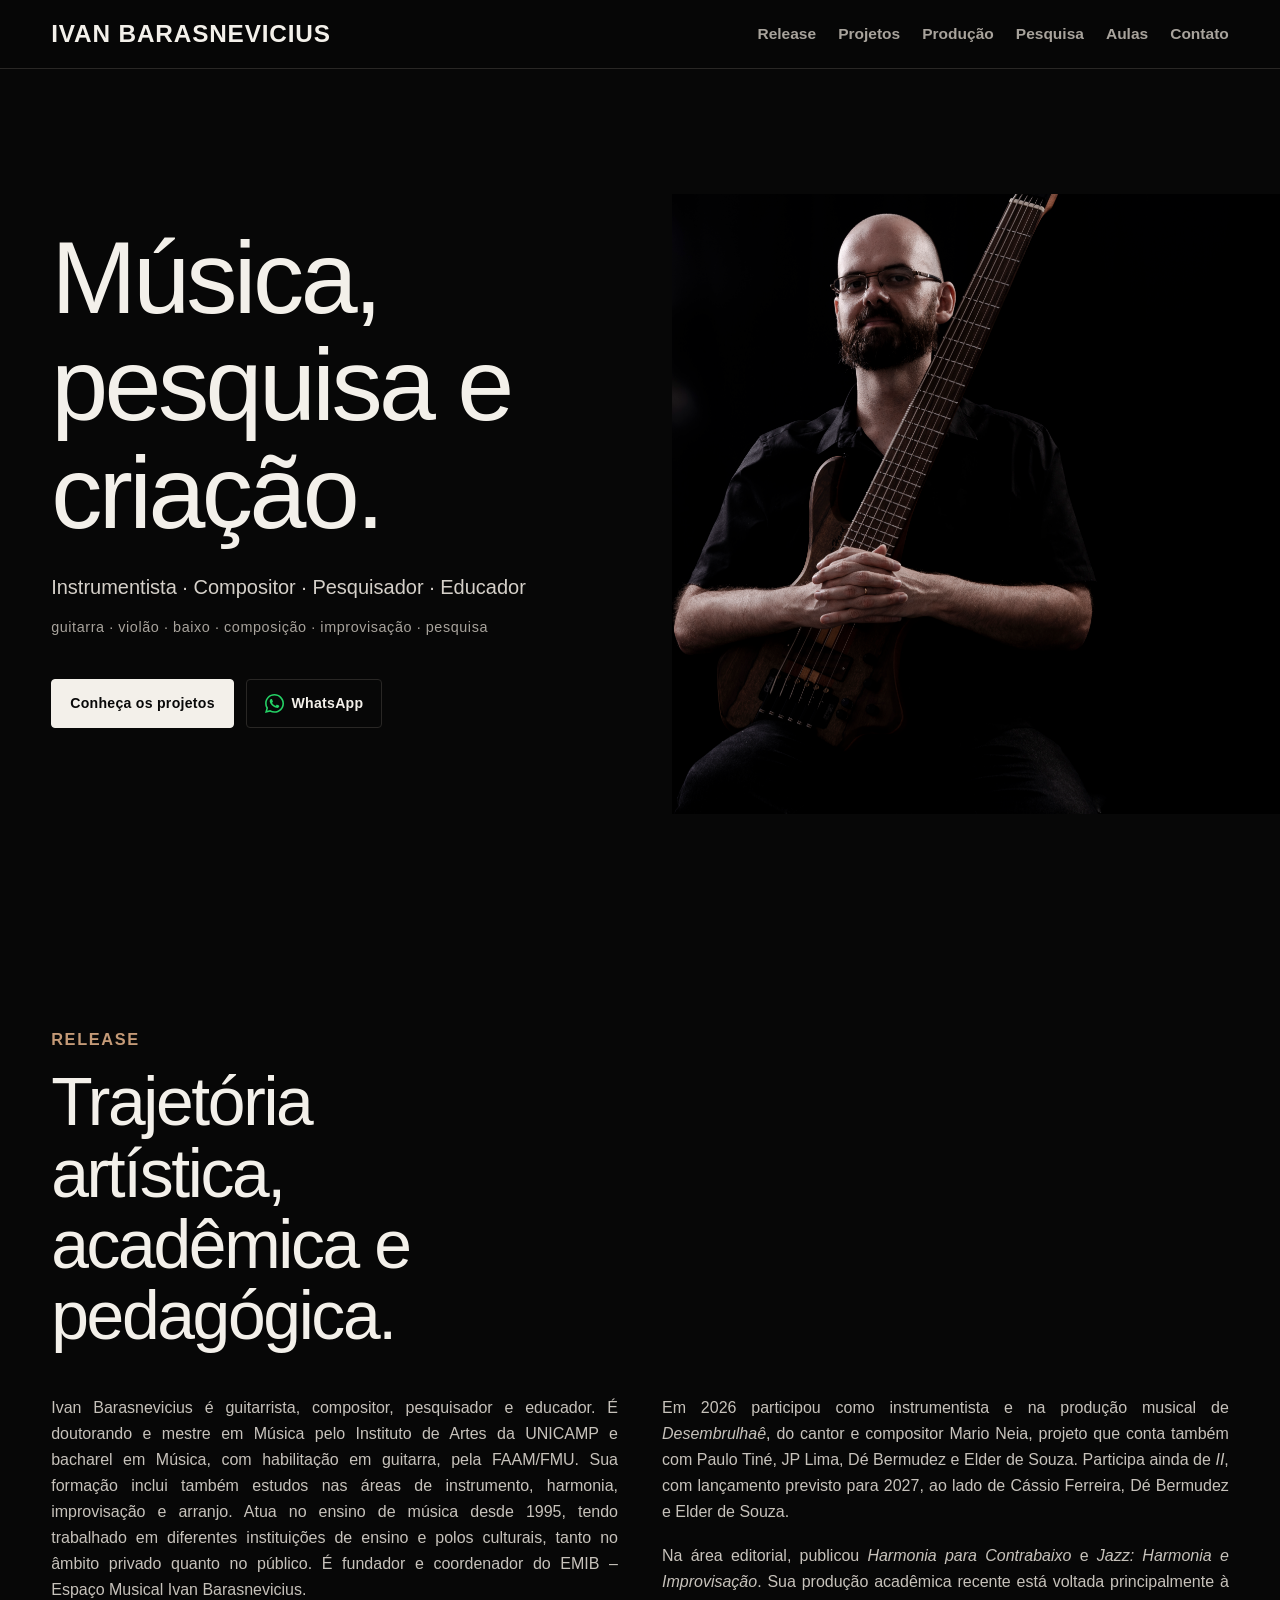
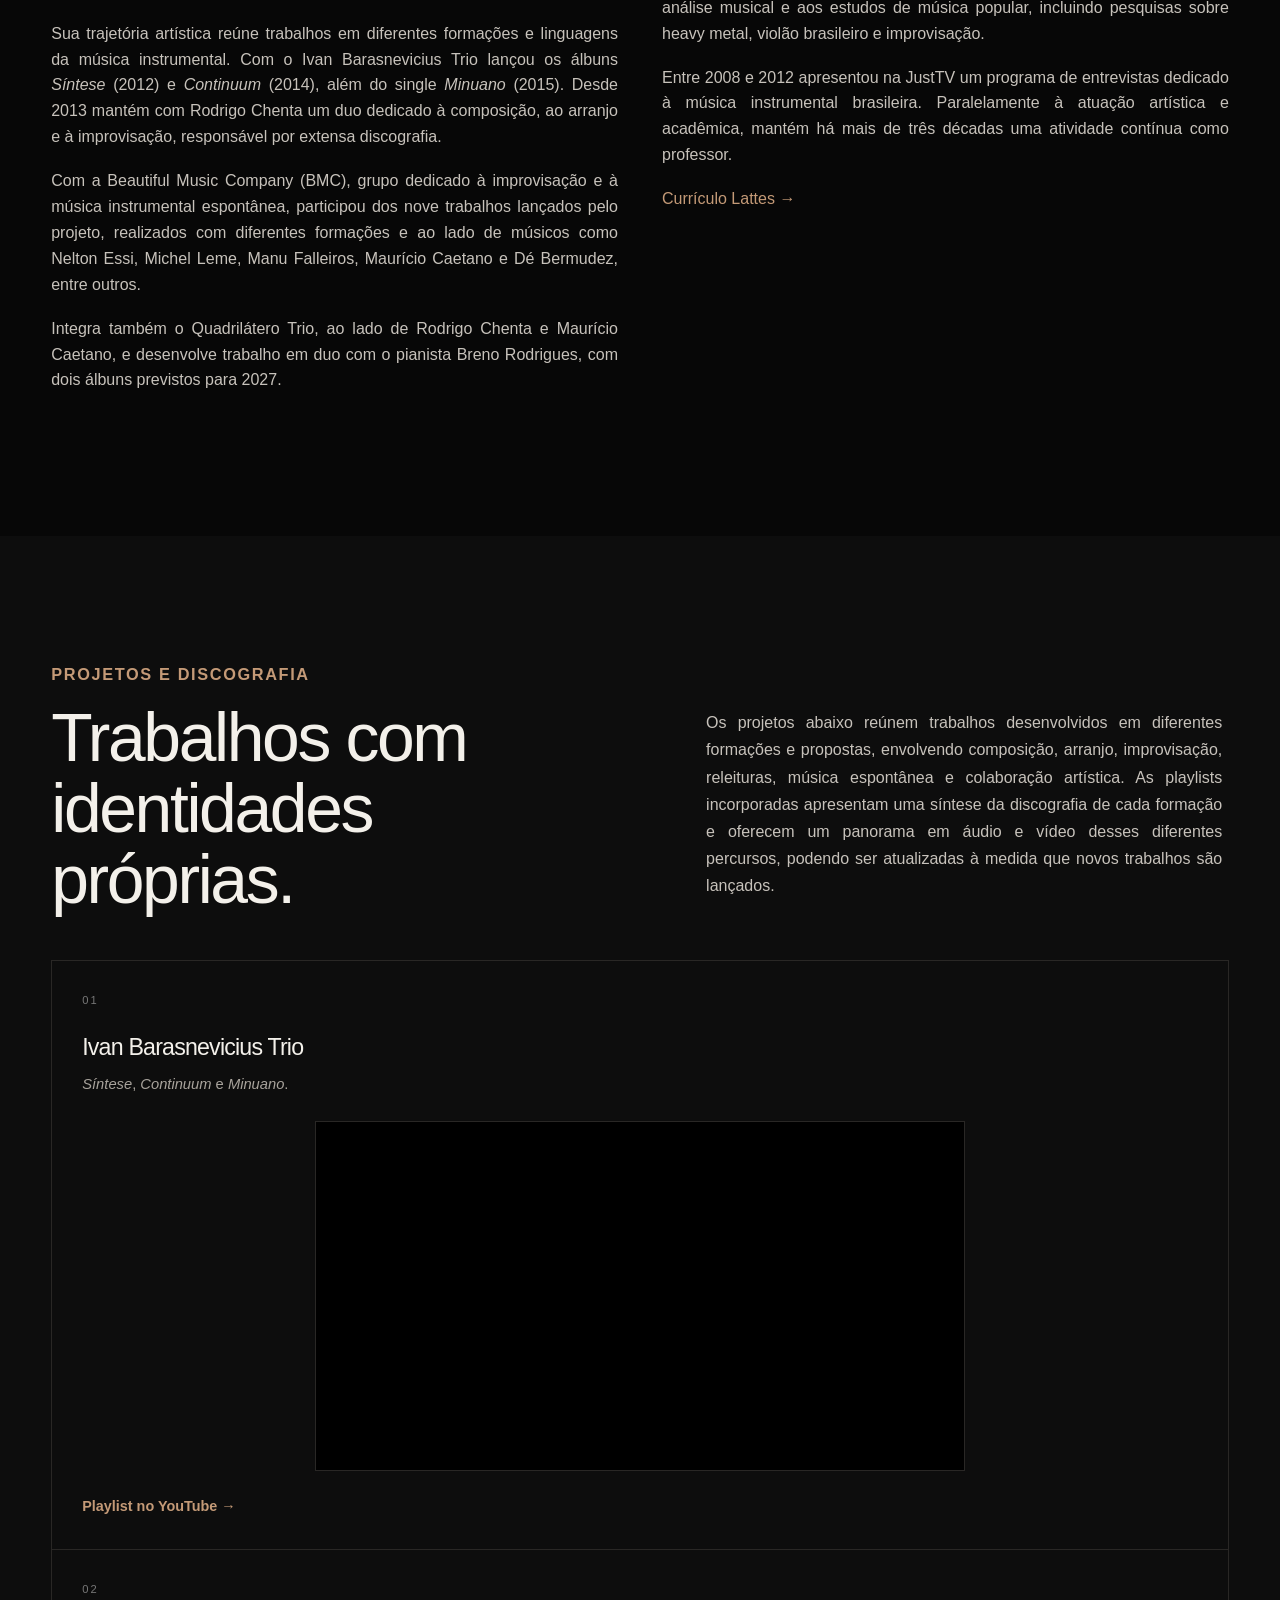
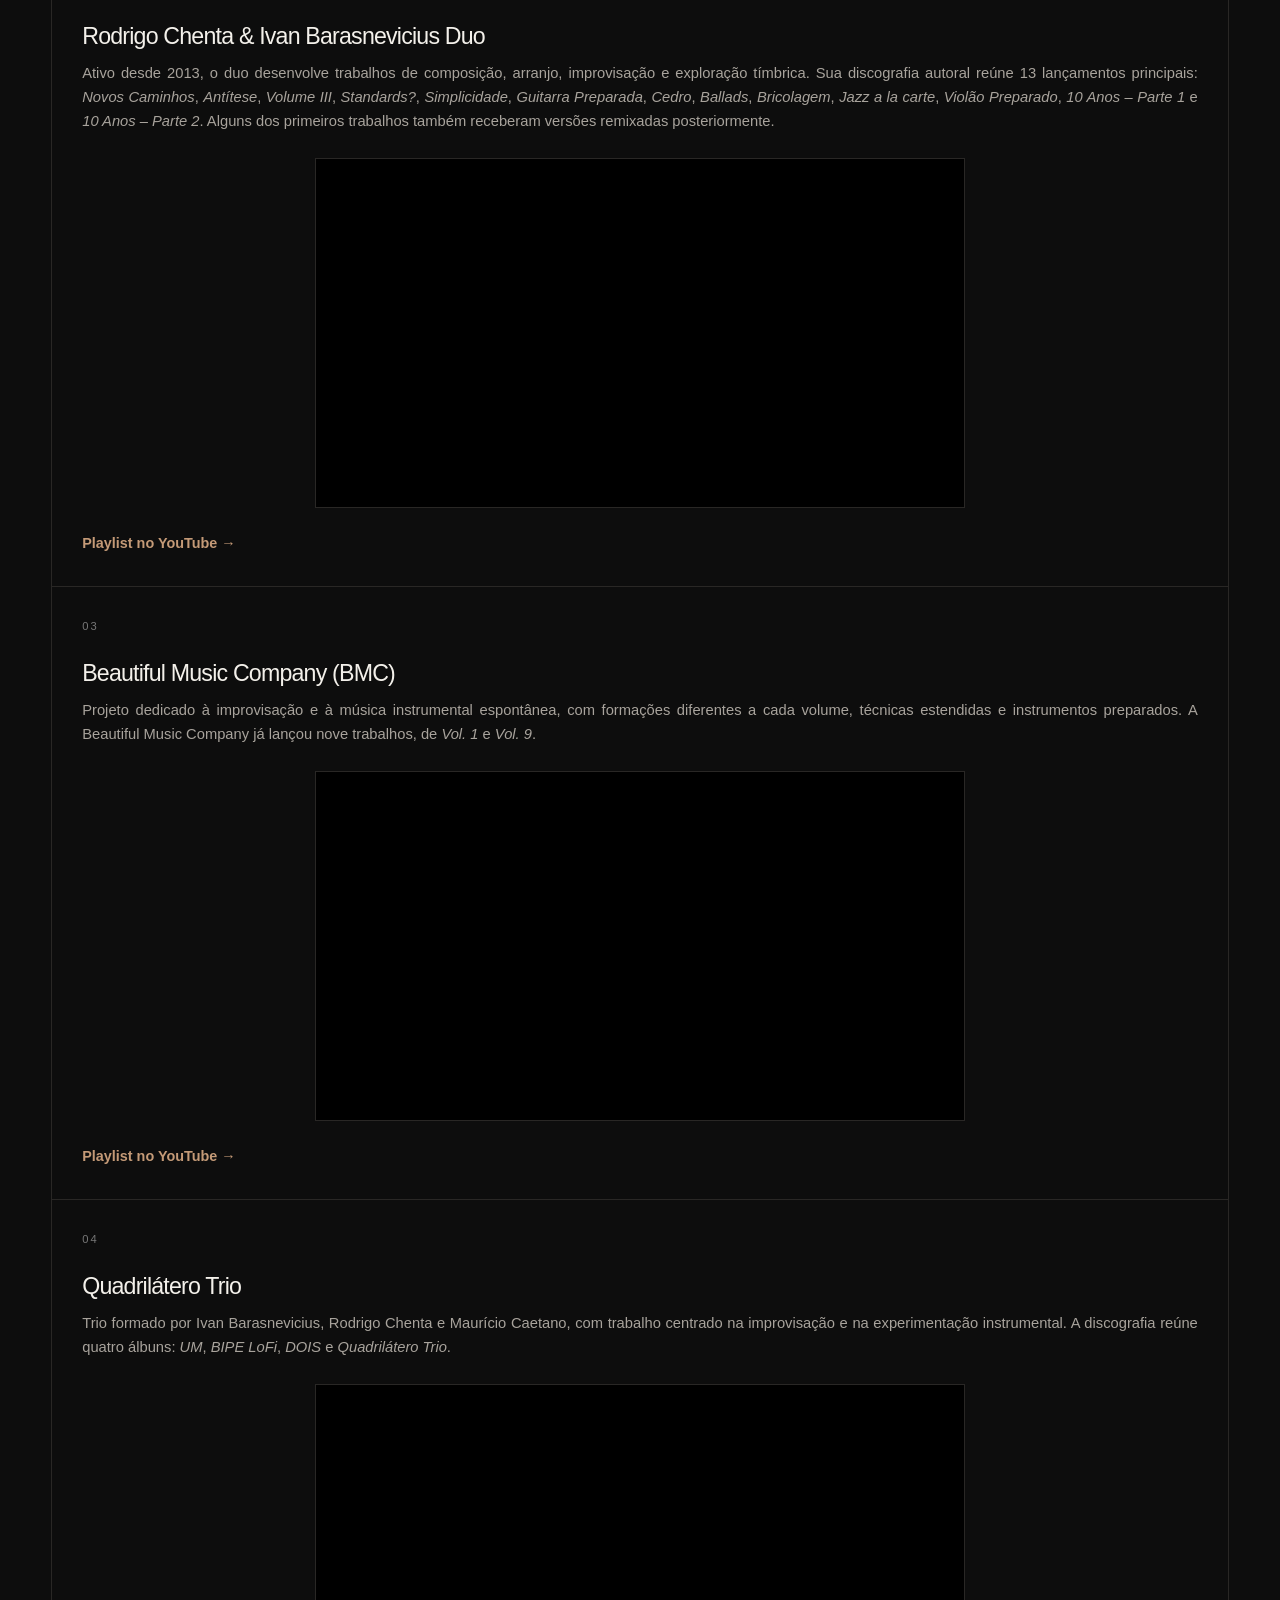
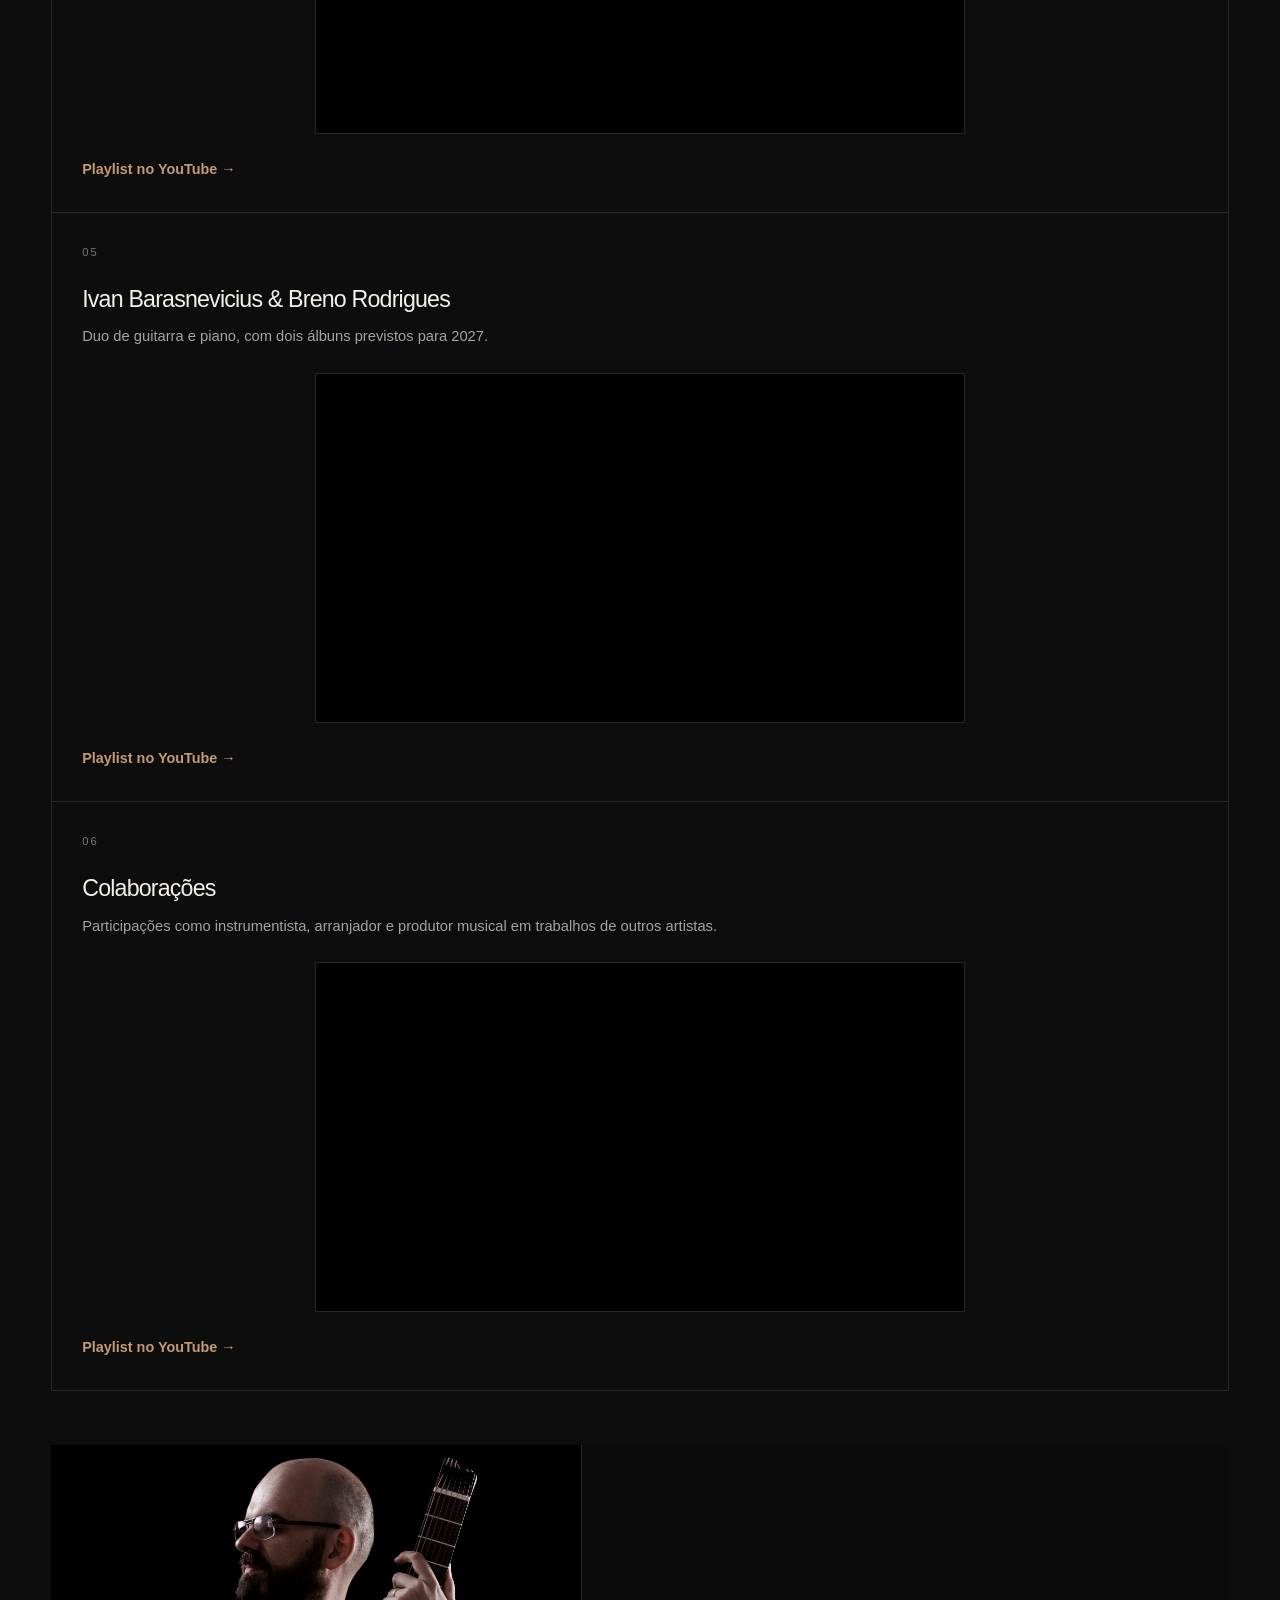
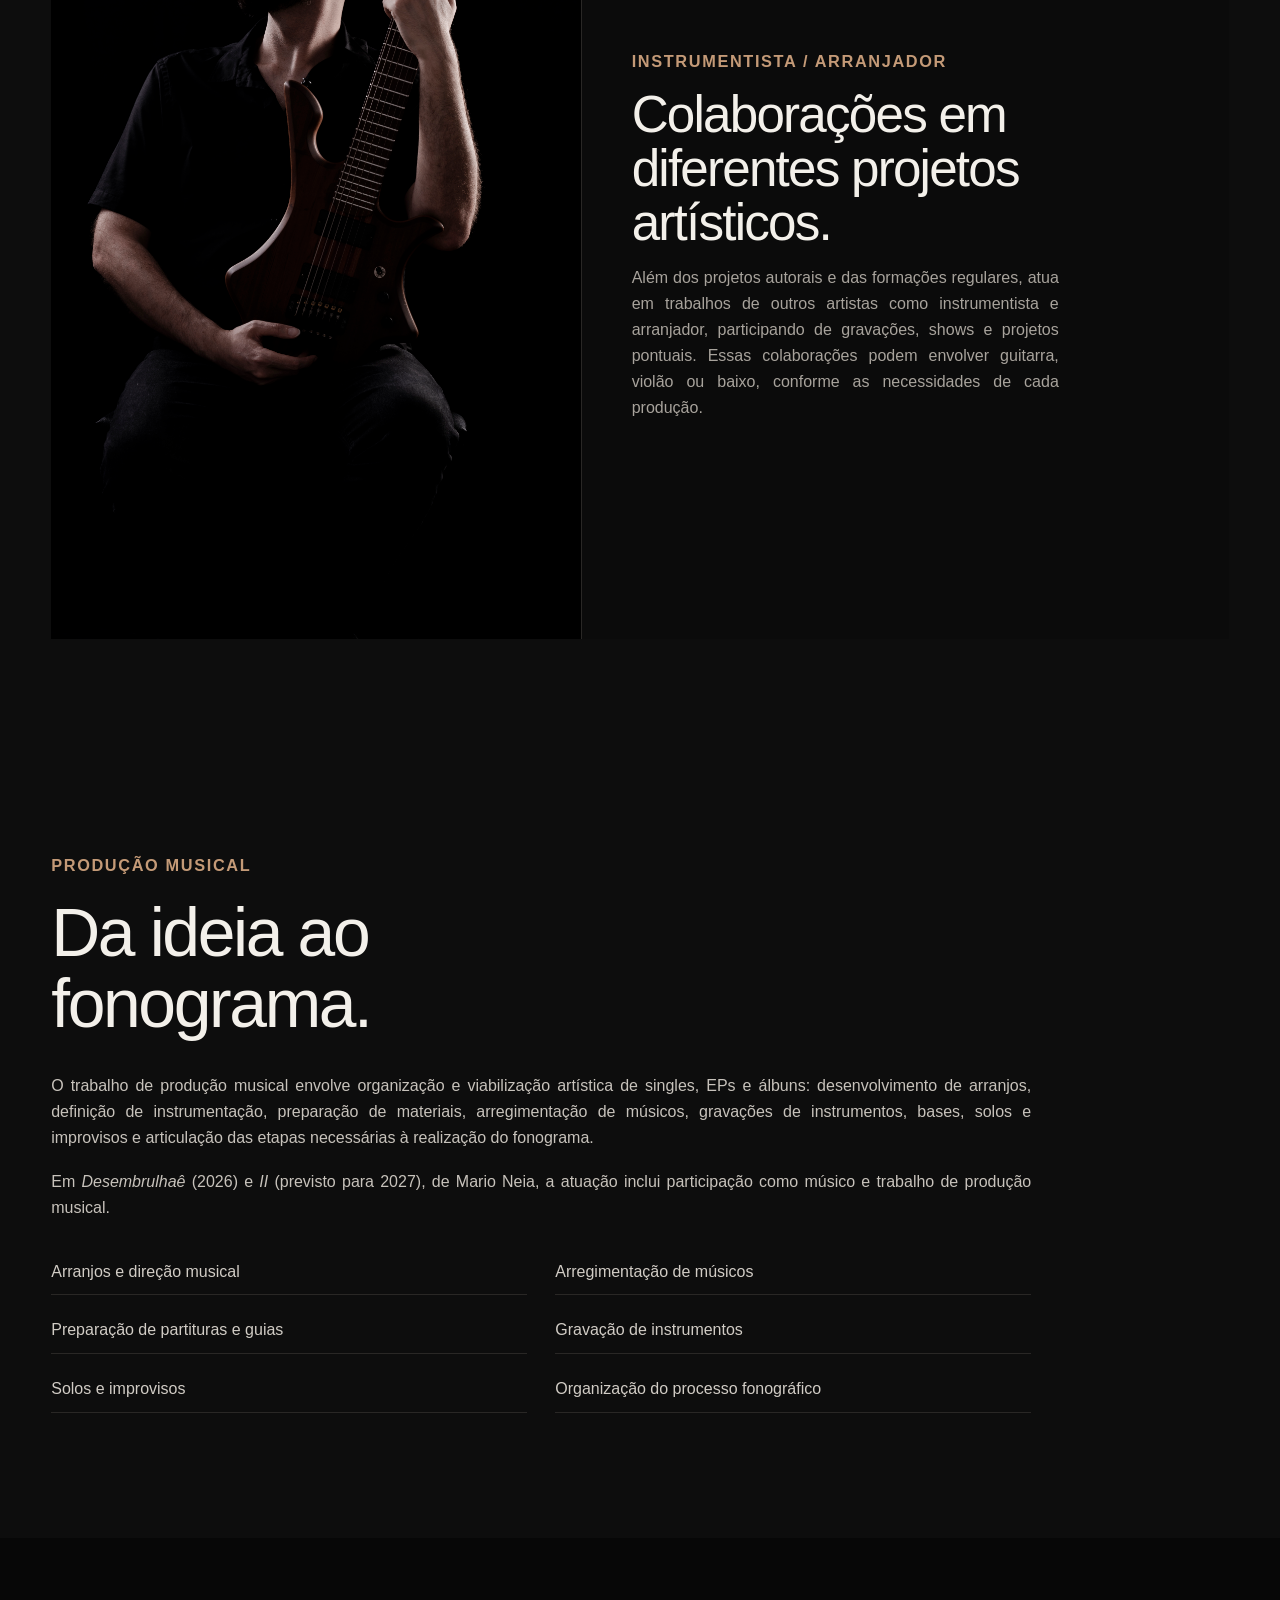
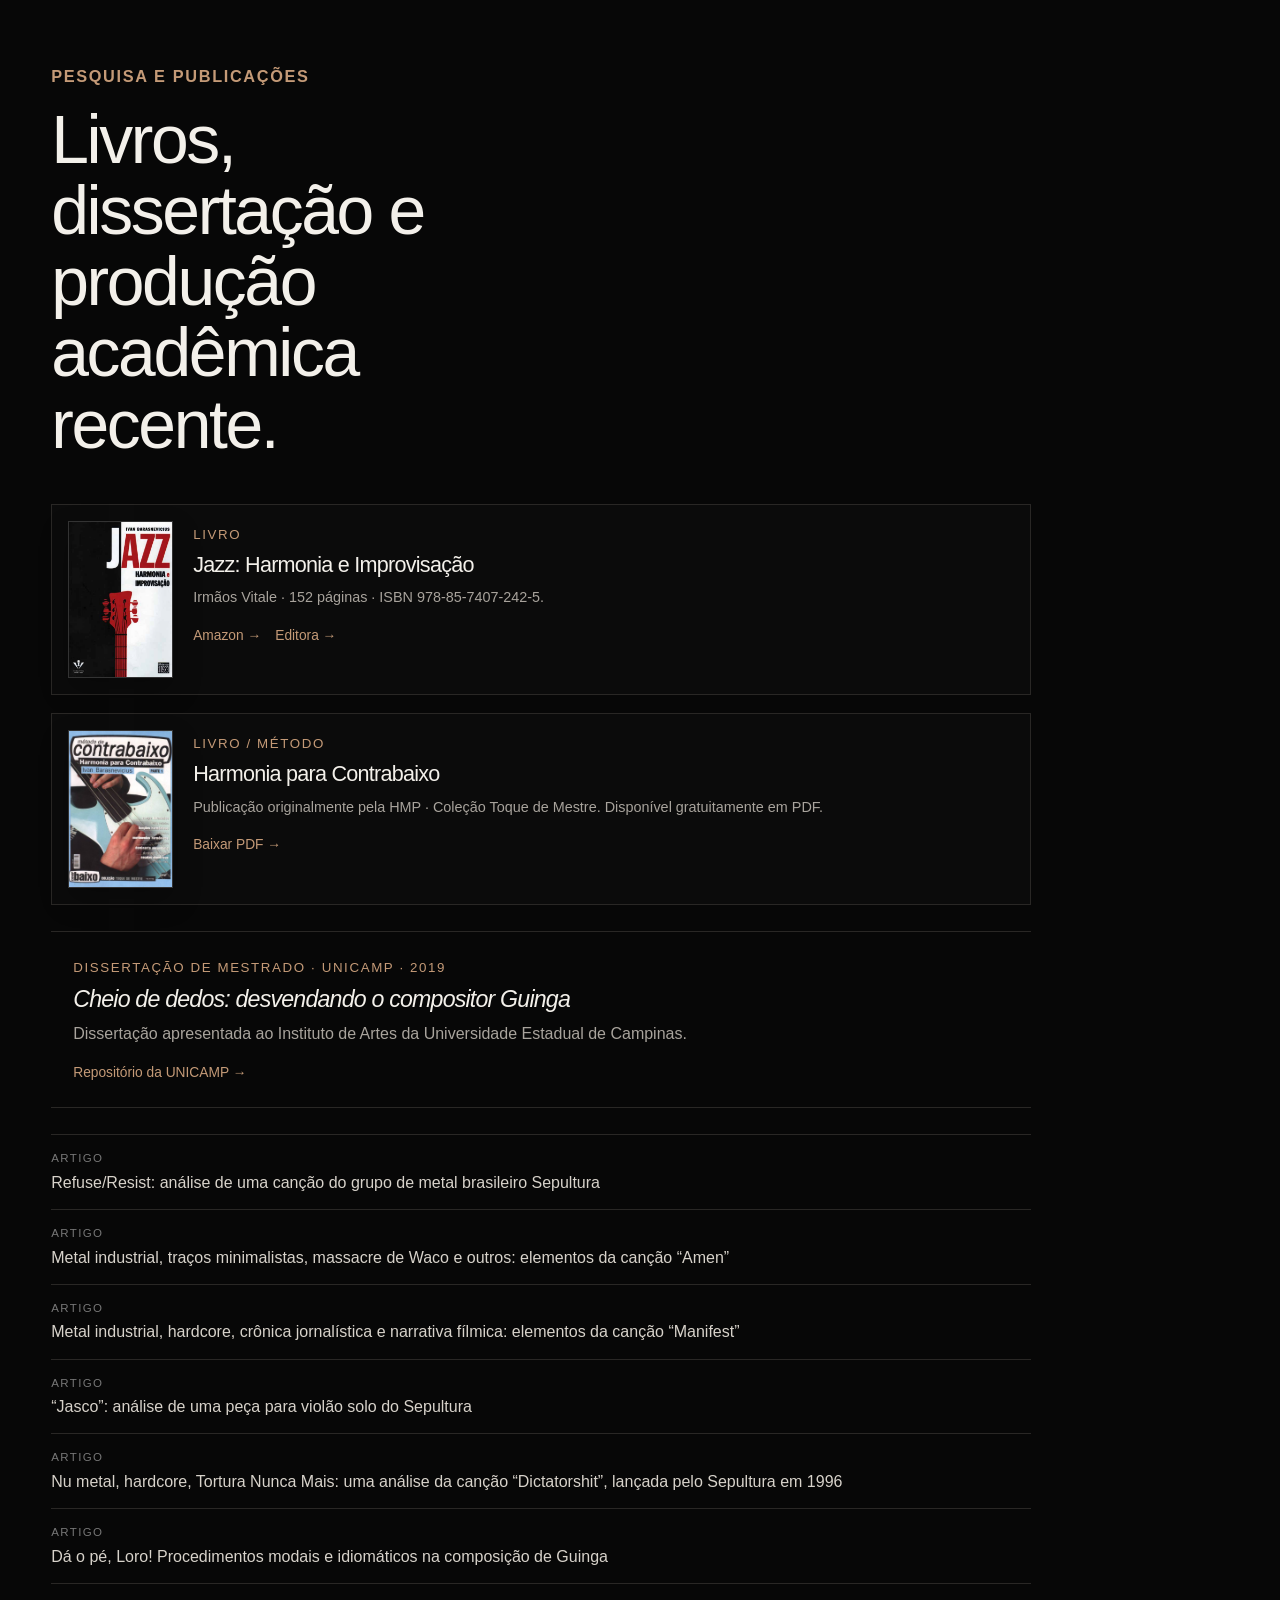
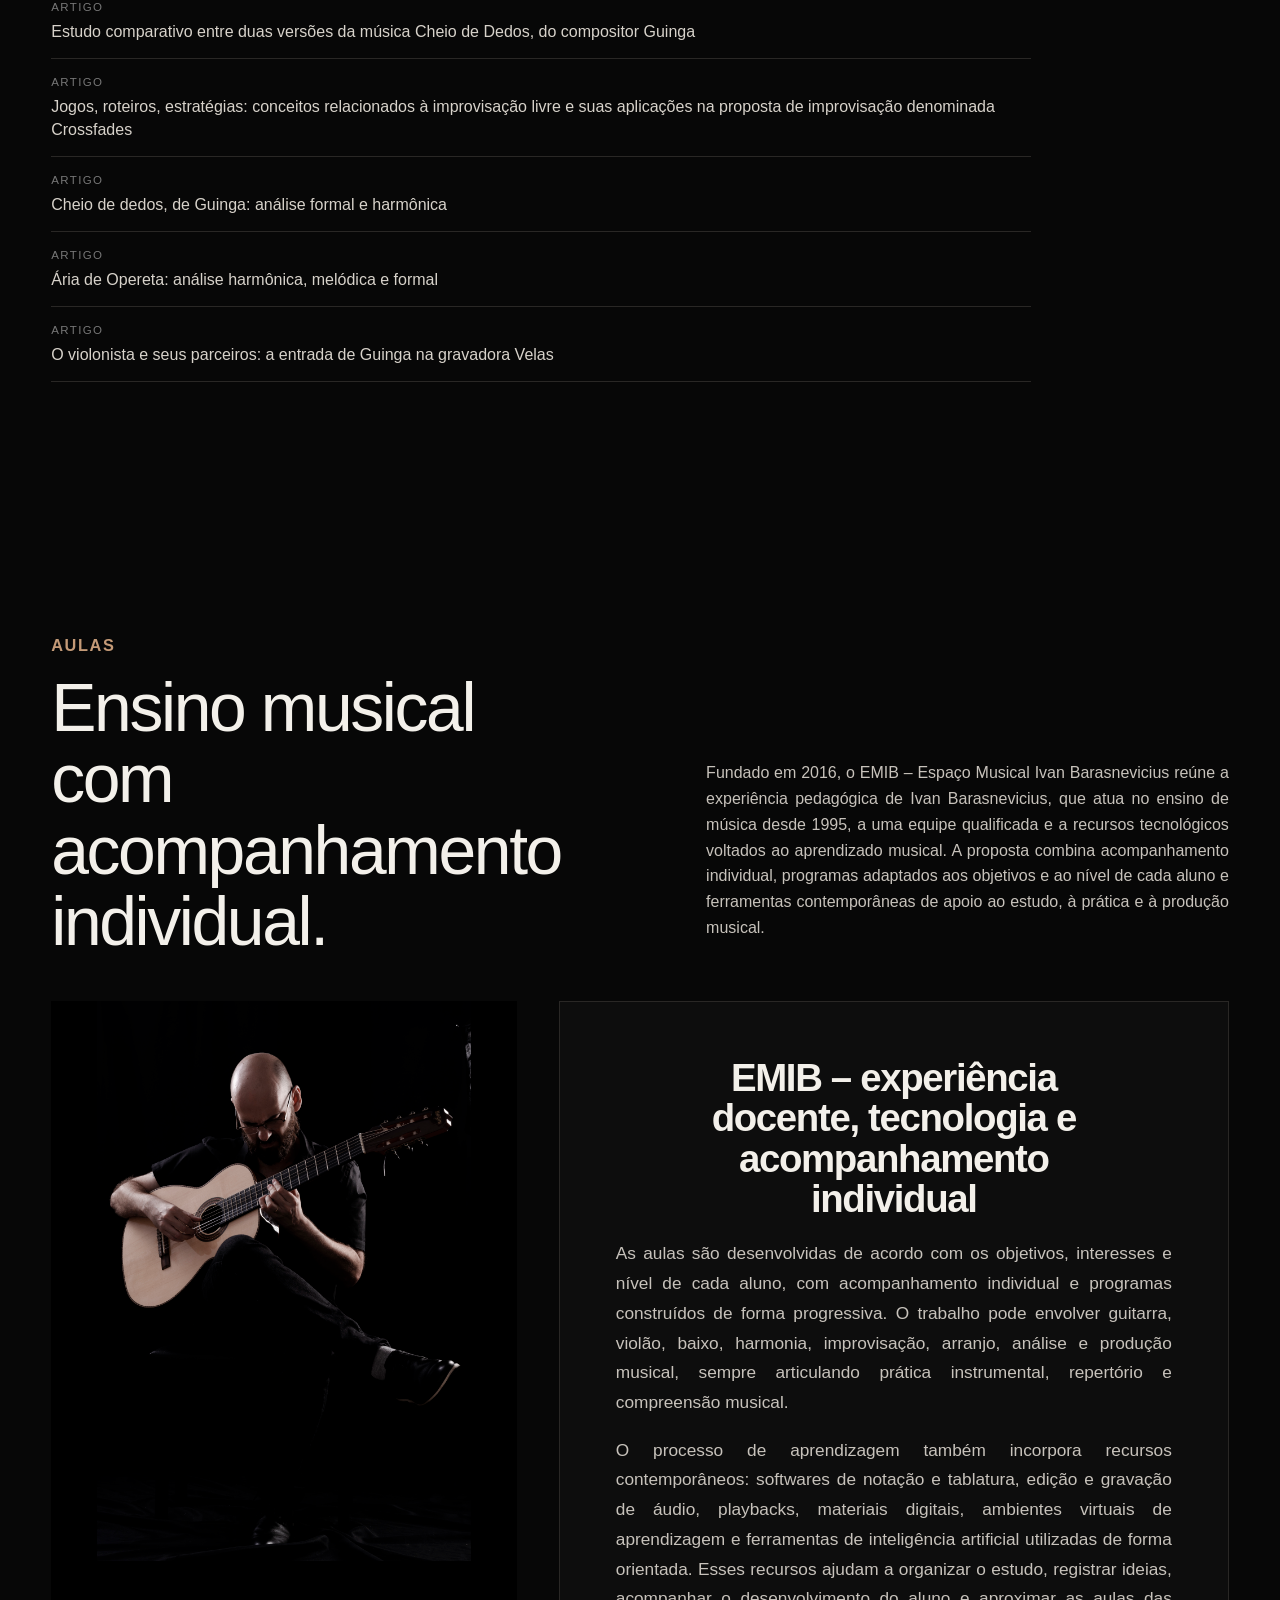
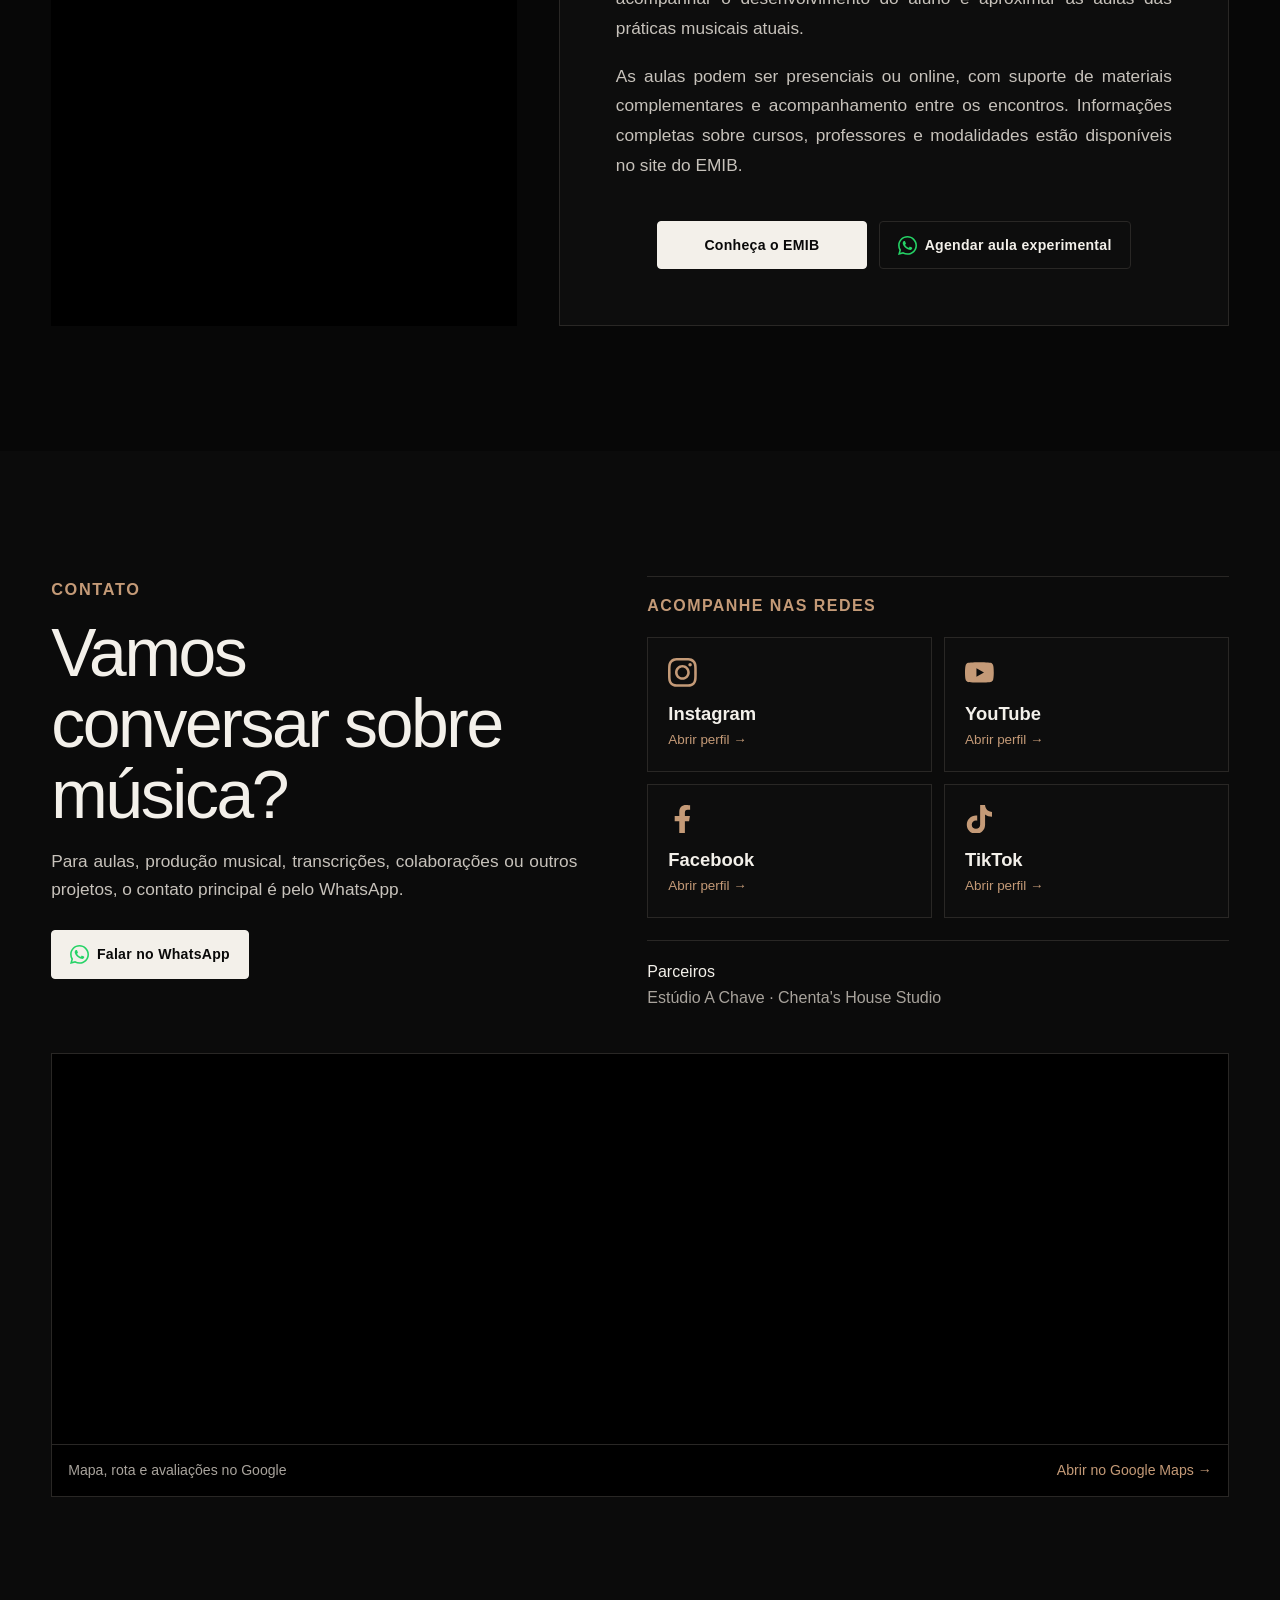
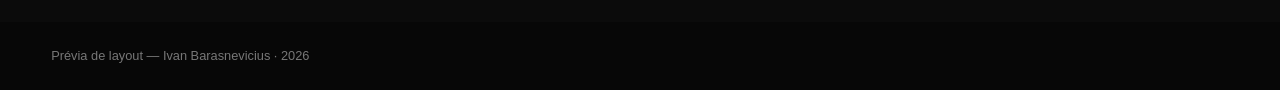
==== commit 2a308264: "imagem com responsividade" ====
--- a/index.html
+++ b/index.html
@@ -237,7 +237,8 @@
             </div>
             <div class="teaching-layout">
               <div class="teaching-photo">
-                <img alt="Ivan Barasnevicius com baixo elétrico" src="img/foto 2.jpg"/>
+                <!--<img alt="Ivan Barasnevicius com baixo elétrico" src="img/foto 2.jpg"/>-->
+                <div class="imagem-responsiva"></div>
               </div>
               <div class="teaching-panel">
                 <div class="teaching-copy">
--- a/style.css
+++ b/style.css
@@ -23,6 +23,15 @@
 img{
     display:block;
     width:100%
+}
+.imagem-responsiva {
+  width: 100%;
+  height: 560px;
+  background-image: url("img/foto\ 2.jpg");
+  background-size: contain;
+  background-position: center center;
+  background-repeat: no-repeat;
+  background-color: #000;
 }
 .wrap{
     width:min(calc(100% - 2*var(--pad)),var(--max));
@@ -614,21 +623,24 @@
   gap:24px;
   align-items:start;
 }
-.project-featured .playlist-embed{
-  position:relative;
-  width:min(100%,350px);
-  aspect-ratio:350/470;
-  margin:24px auto 18px;
-  overflow:hidden;
-  background:#000;
-  border:1px solid var(--line);
-}
-.project-featured .playlist-embed iframe{
-  position:absolute;
-  inset:0;
-  width:100%;
-  height:100%;
-  border:0;
+
+.project-featured .playlist-embed {
+  position: relative;
+  width: 350px;
+  max-width: 100%;
+  /*aspect-ratio: 350 / 470;*/
+  margin: 24px auto 18px;
+  overflow: hidden;
+  background: #000;
+  border: 1px solid var(--line);
+}
+
+.project-featured .playlist-embed iframe {
+  position: absolute;
+  inset: 0;
+  width: 100%;
+  height: 100%;
+  border: 0;
 }
 .project-featured > a{
   display:inline-block;
@@ -983,4 +995,47 @@
   .links a:last-child{
     border-bottom:0;
   }
-}+}
+
+
+/* COMPUTADOR */
+@media (min-width: 901px) {
+  .project-featured .playlist-embed {
+    aspect-ratio: 650 / 350;
+    width: 650px;
+  }
+  .imagem-responsiva {
+    background-image: url("img/foto\ 2.jpg");
+}
+}
+
+/* TABLET */
+@media (min-width: 621px) and (max-width: 900px) {
+  .project-featured .playlist-embed {
+    aspect-ratio: 480 / 450;
+    width: 480px;
+  }
+  .imagem-responsiva {
+  height: 460px;
+  background-image: url("img/foto\ 2\ -\ larga.jpg");
+  }
+}
+
+/* CELULAR */
+@media (max-width: 620px) {
+  .project-featured .playlist-embed {
+    aspect-ratio: 350 / 470;
+    width: 340px;
+  }
+  .imagem-responsiva {
+    height: 460px;
+    background-image: url("img/foto\ 2\ -\ larga.jpg");
+  }
+}
+
+@media (max-width: 900px) {
+  .teaching-layout {
+    grid-template-columns: 1fr;
+  }
+}
+
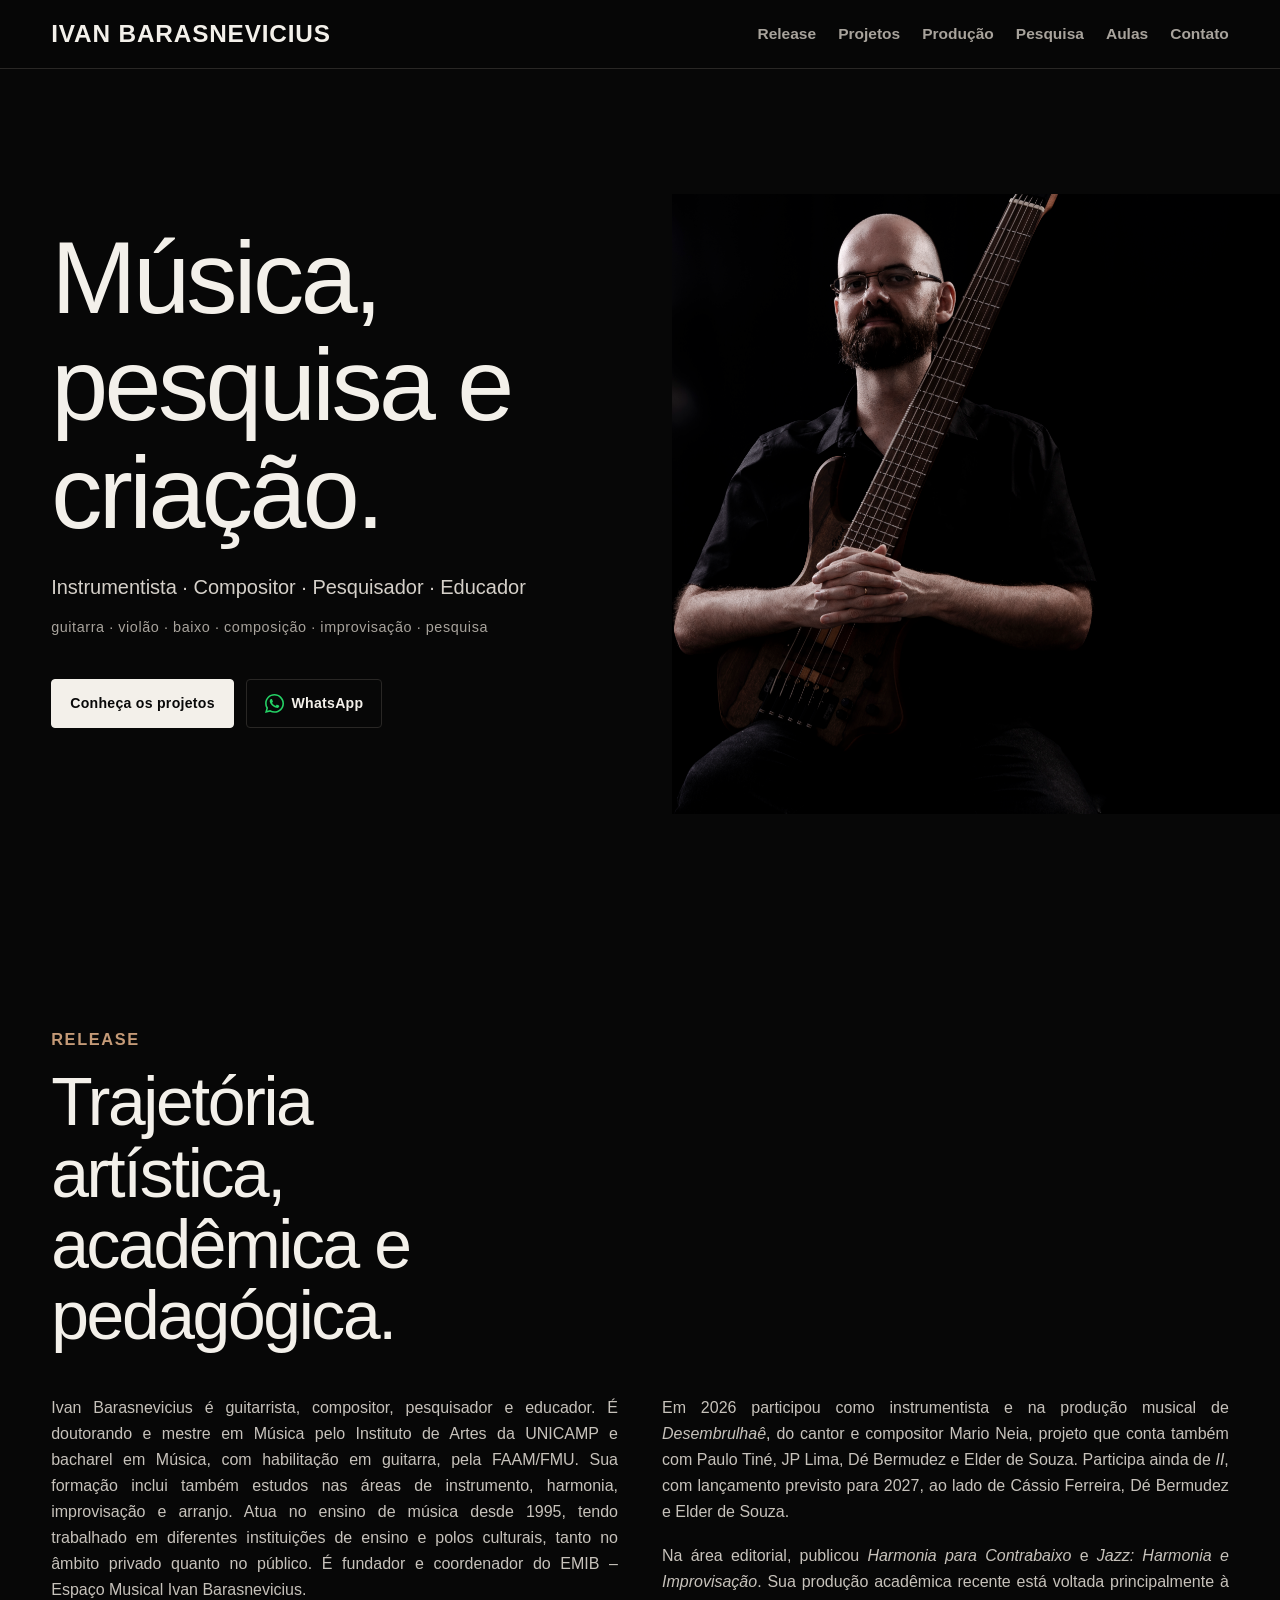
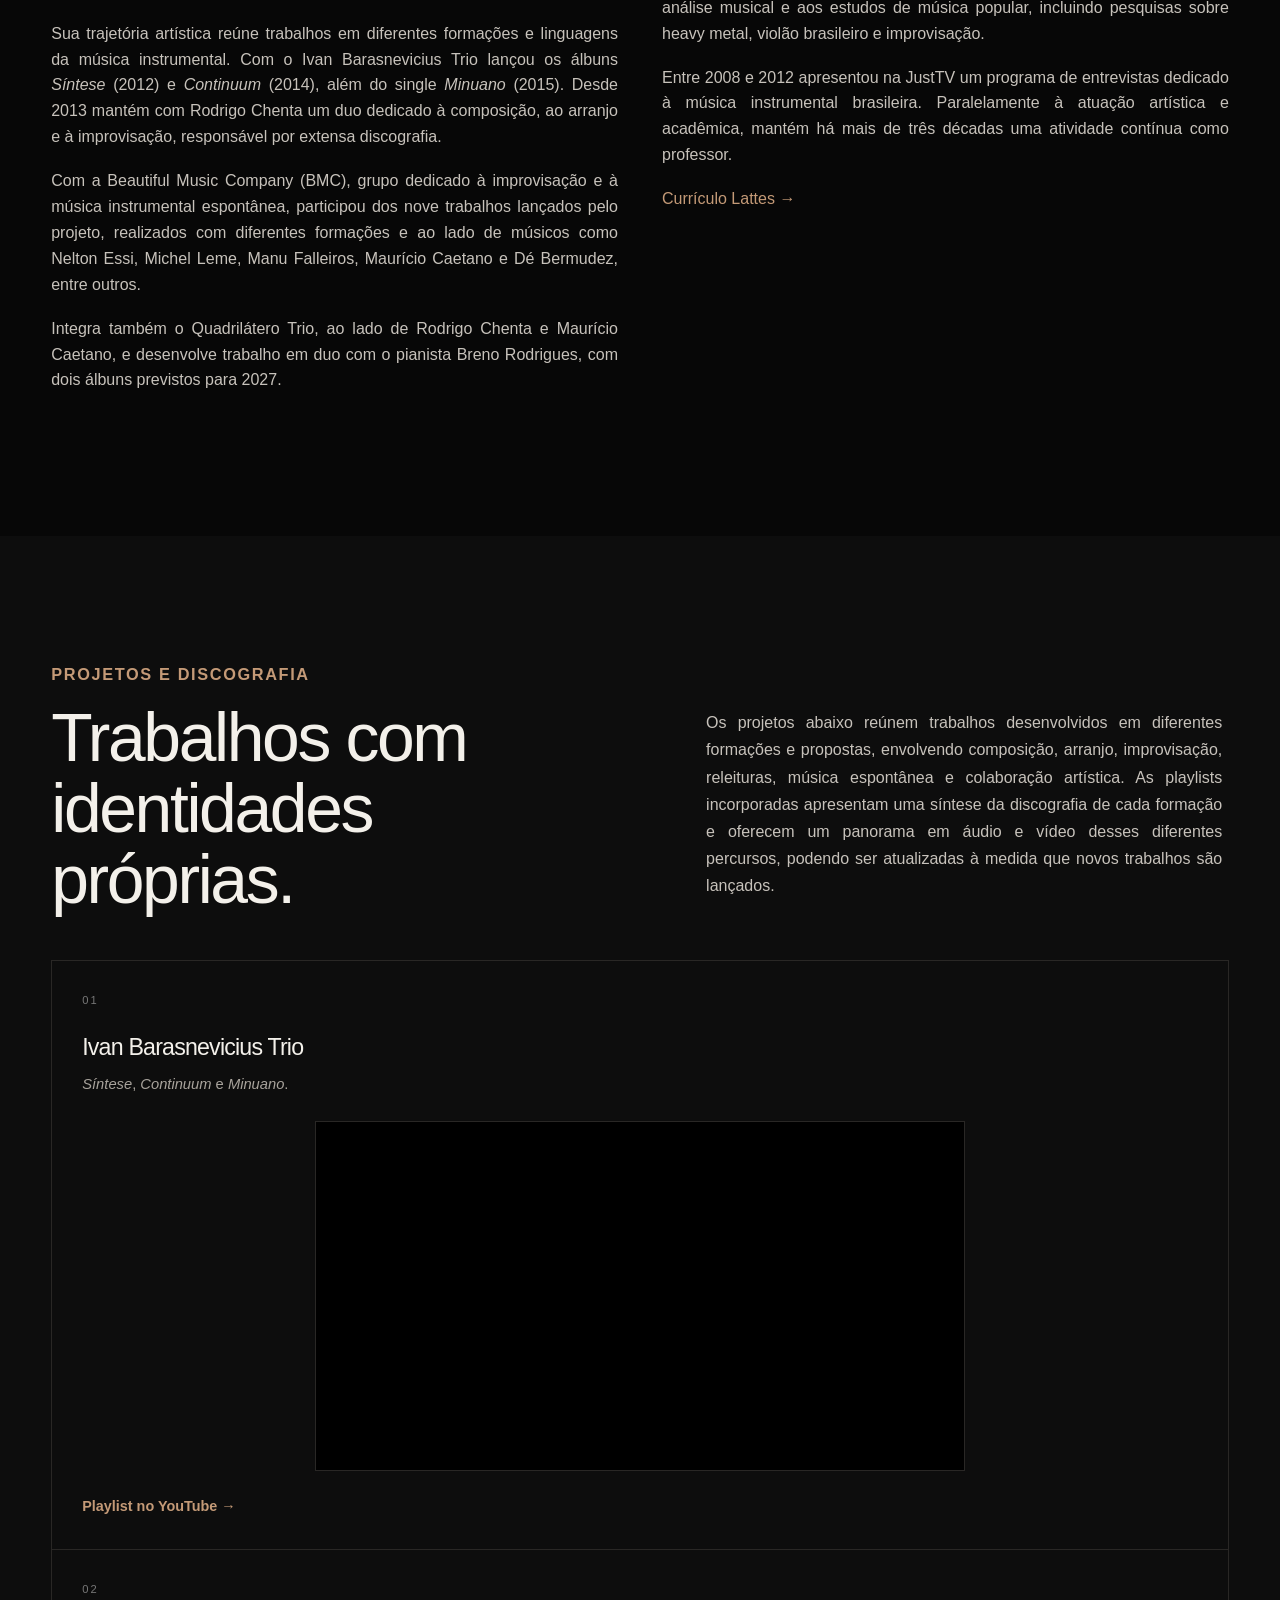
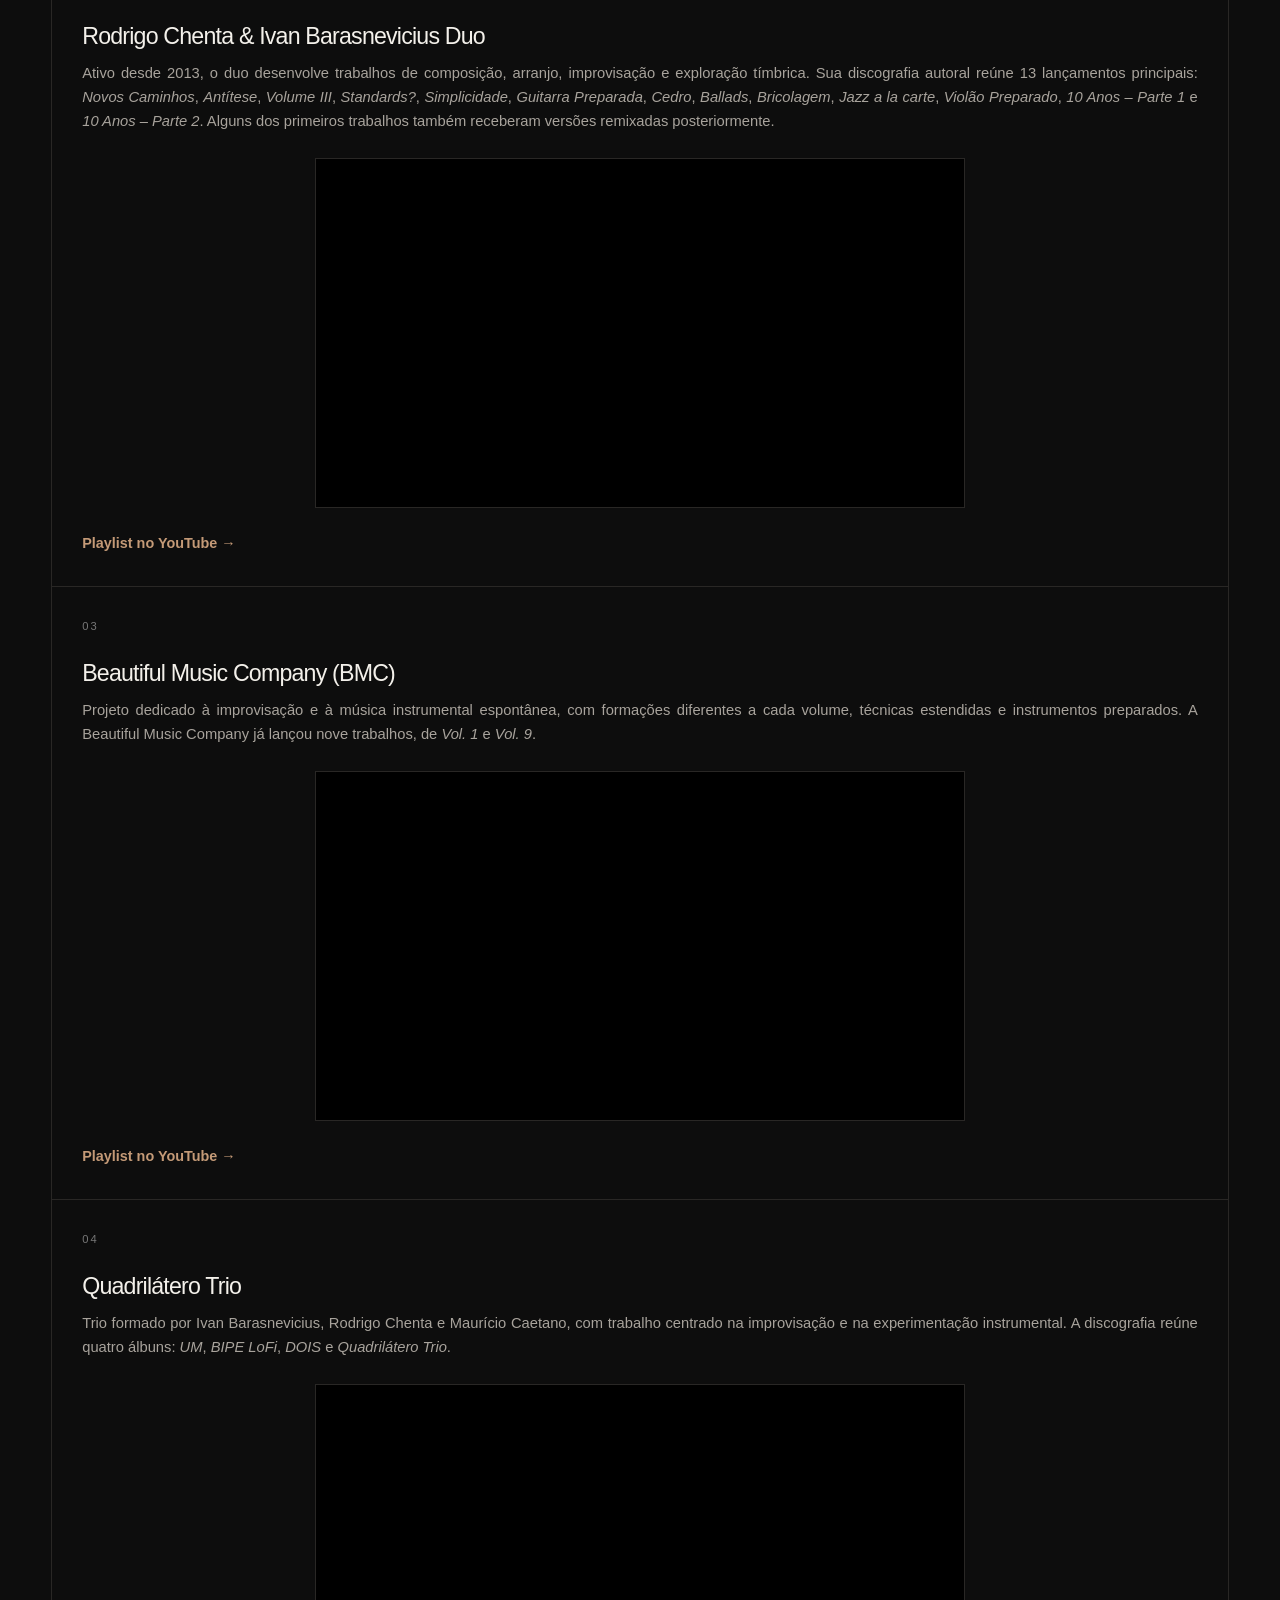
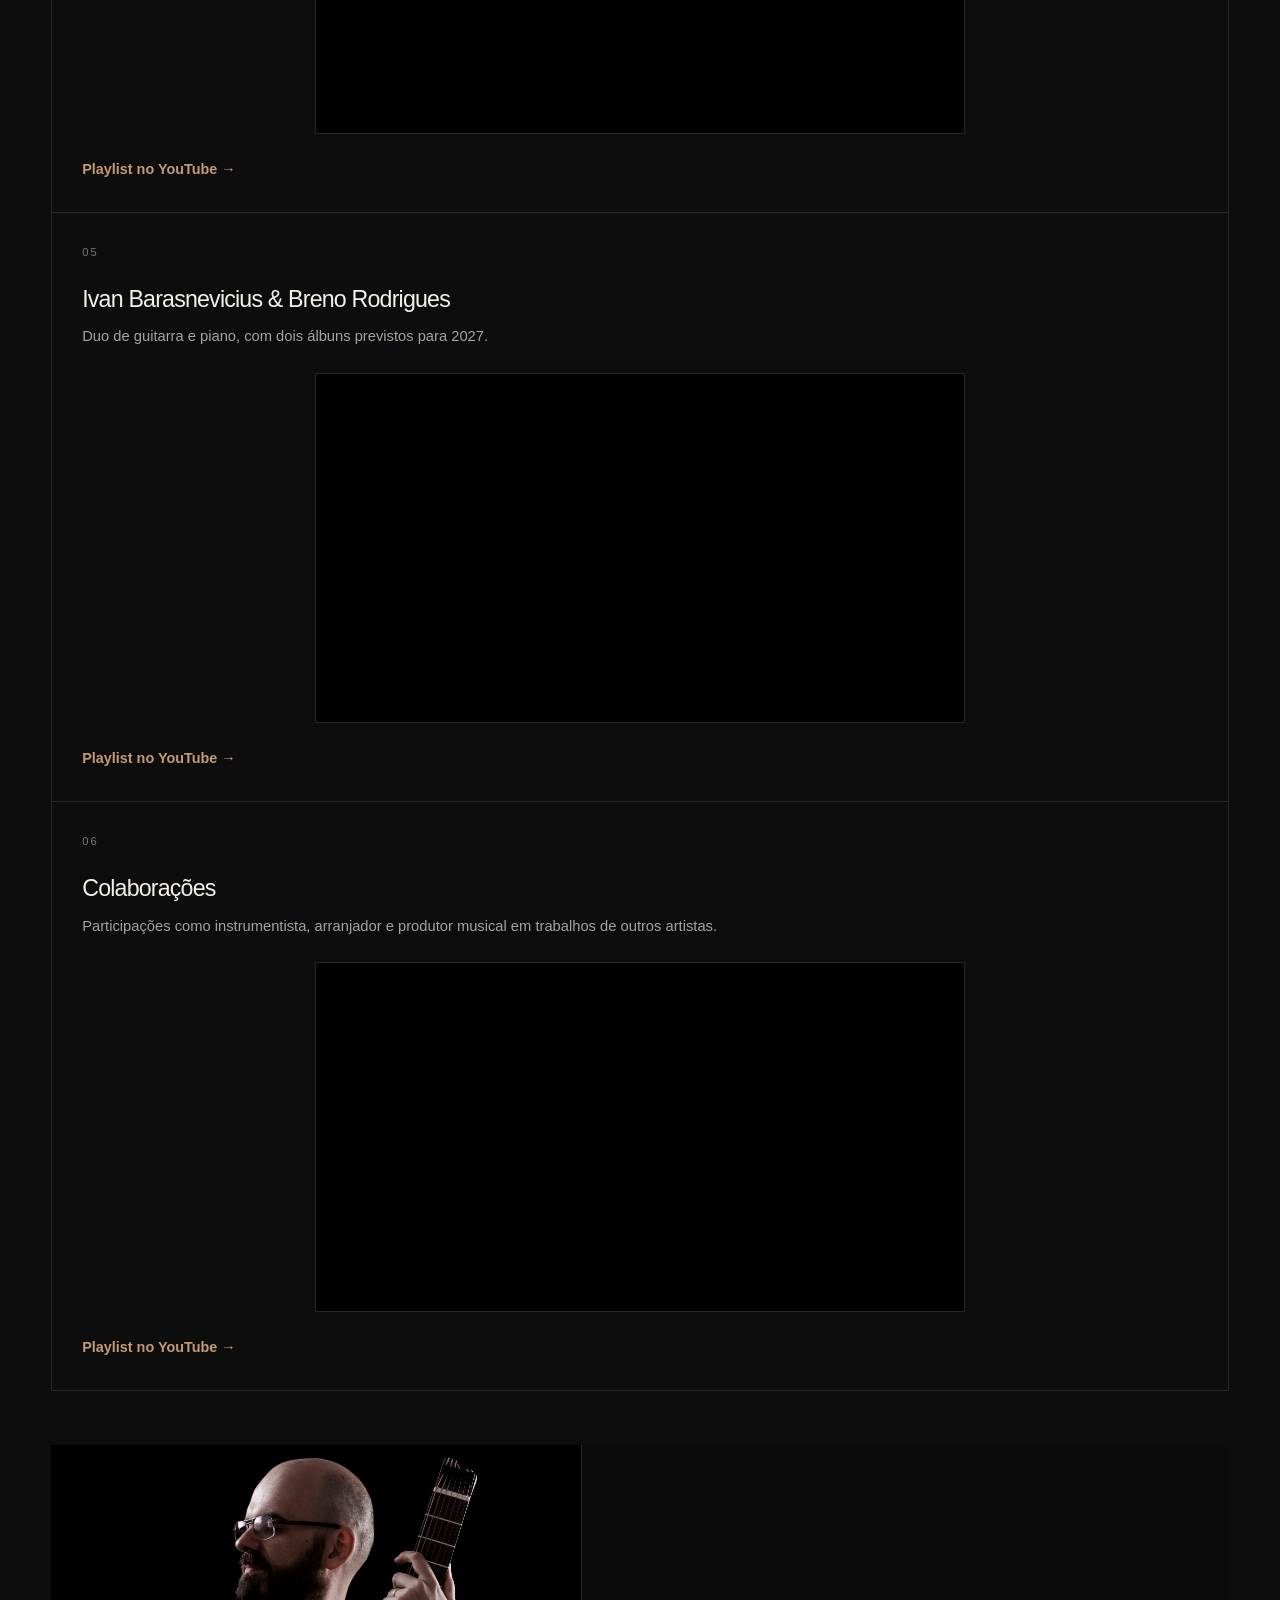
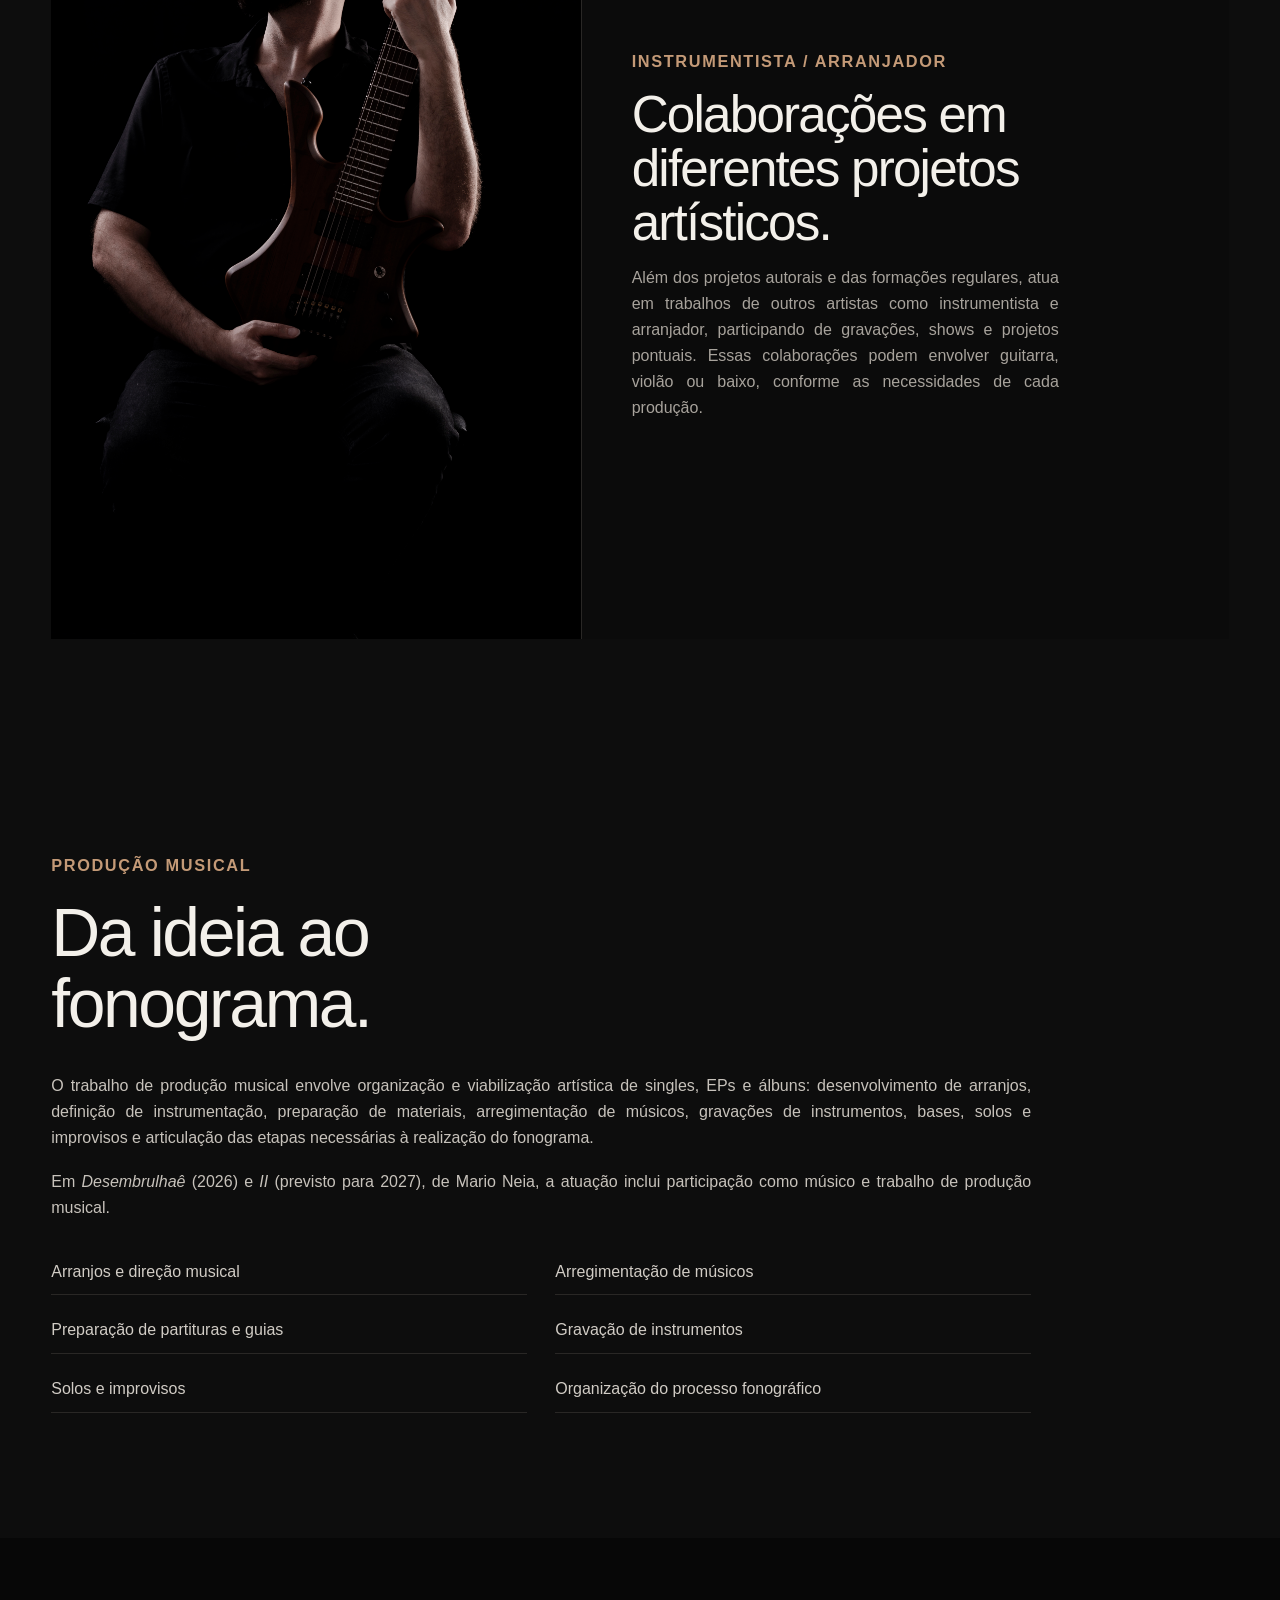
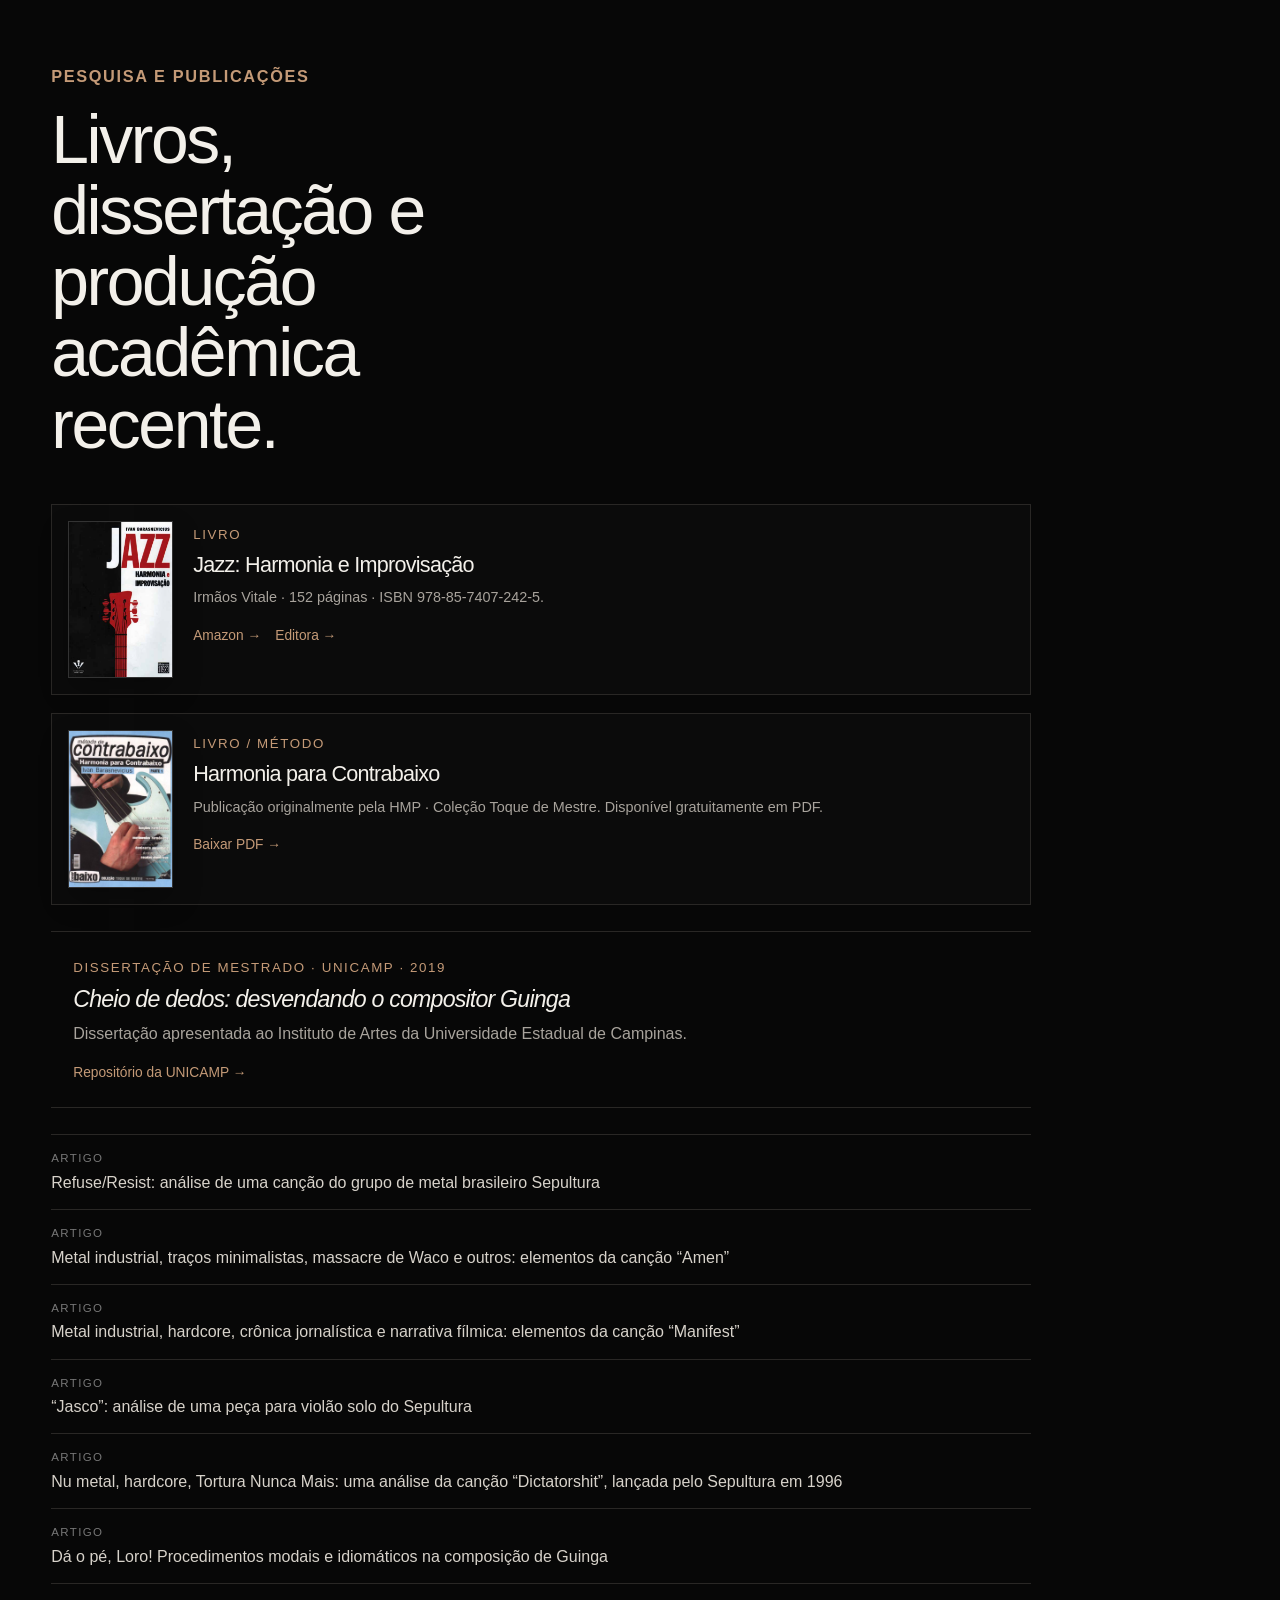
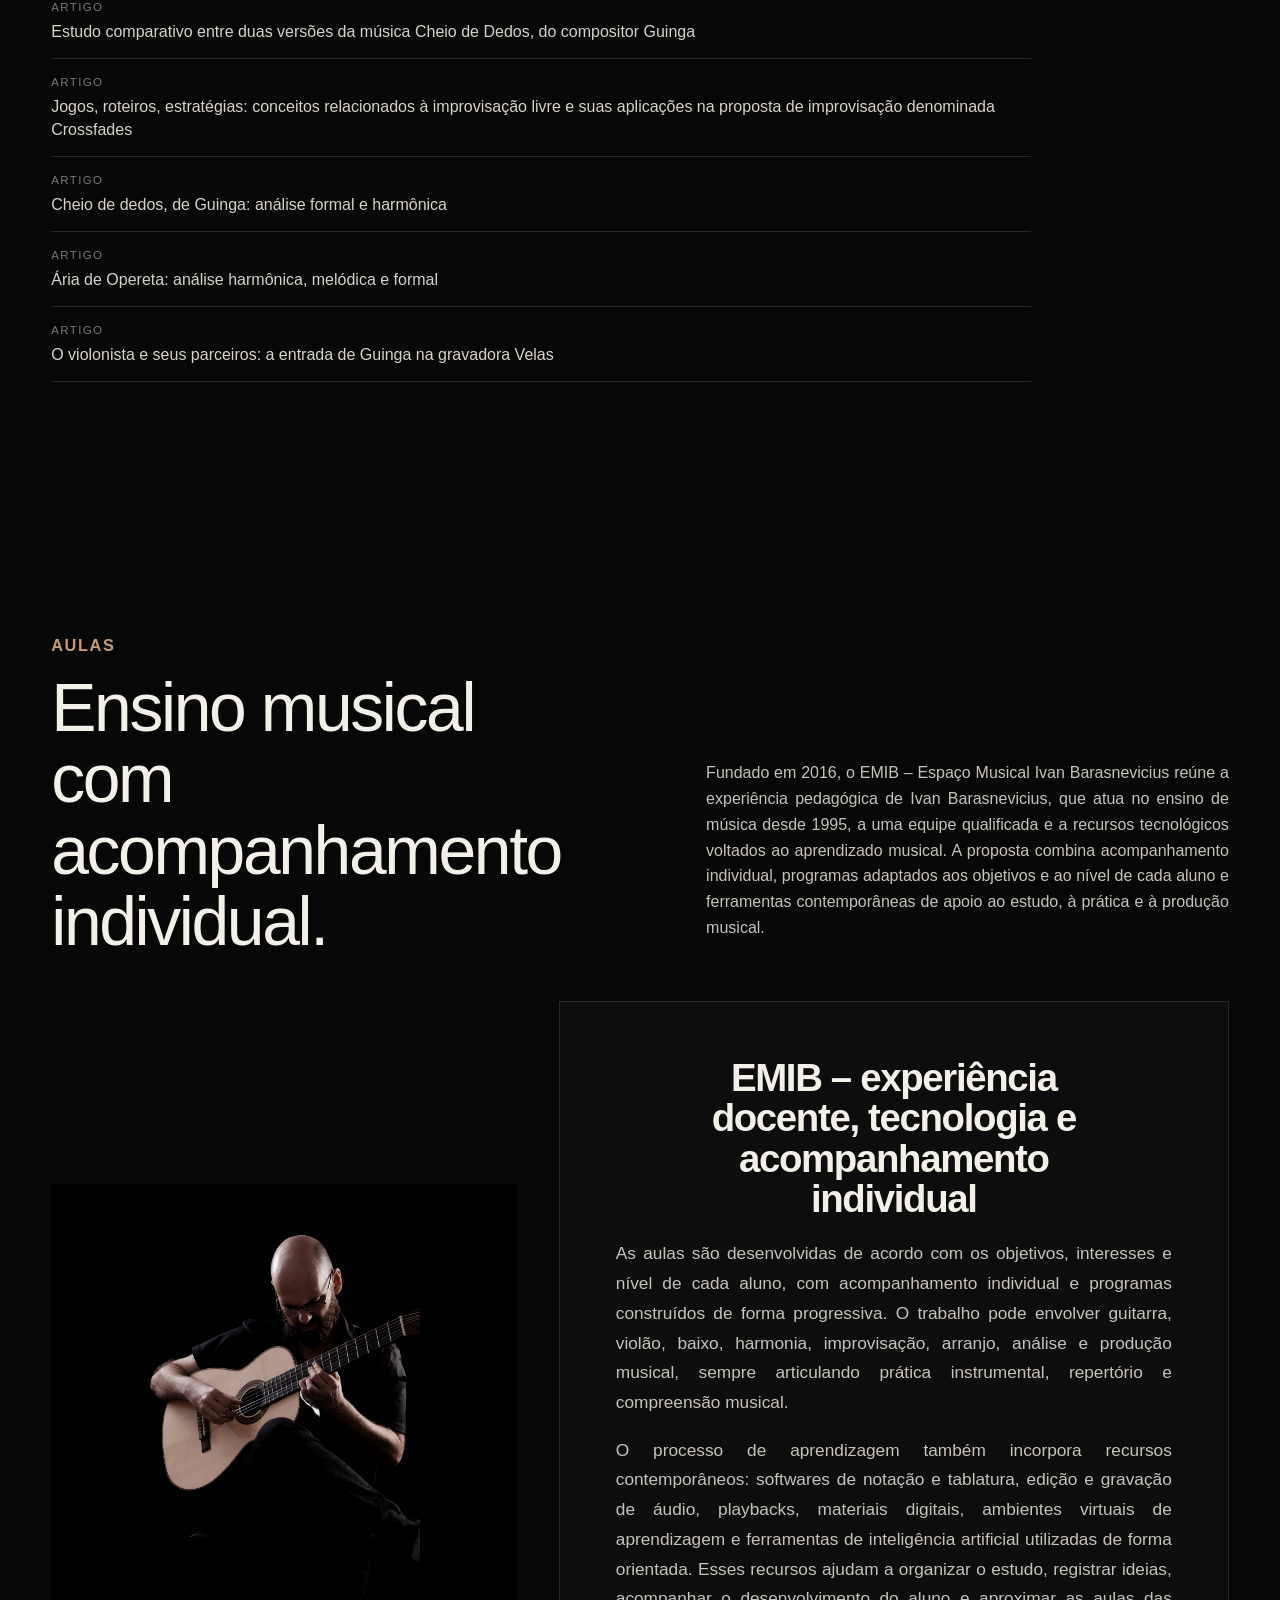
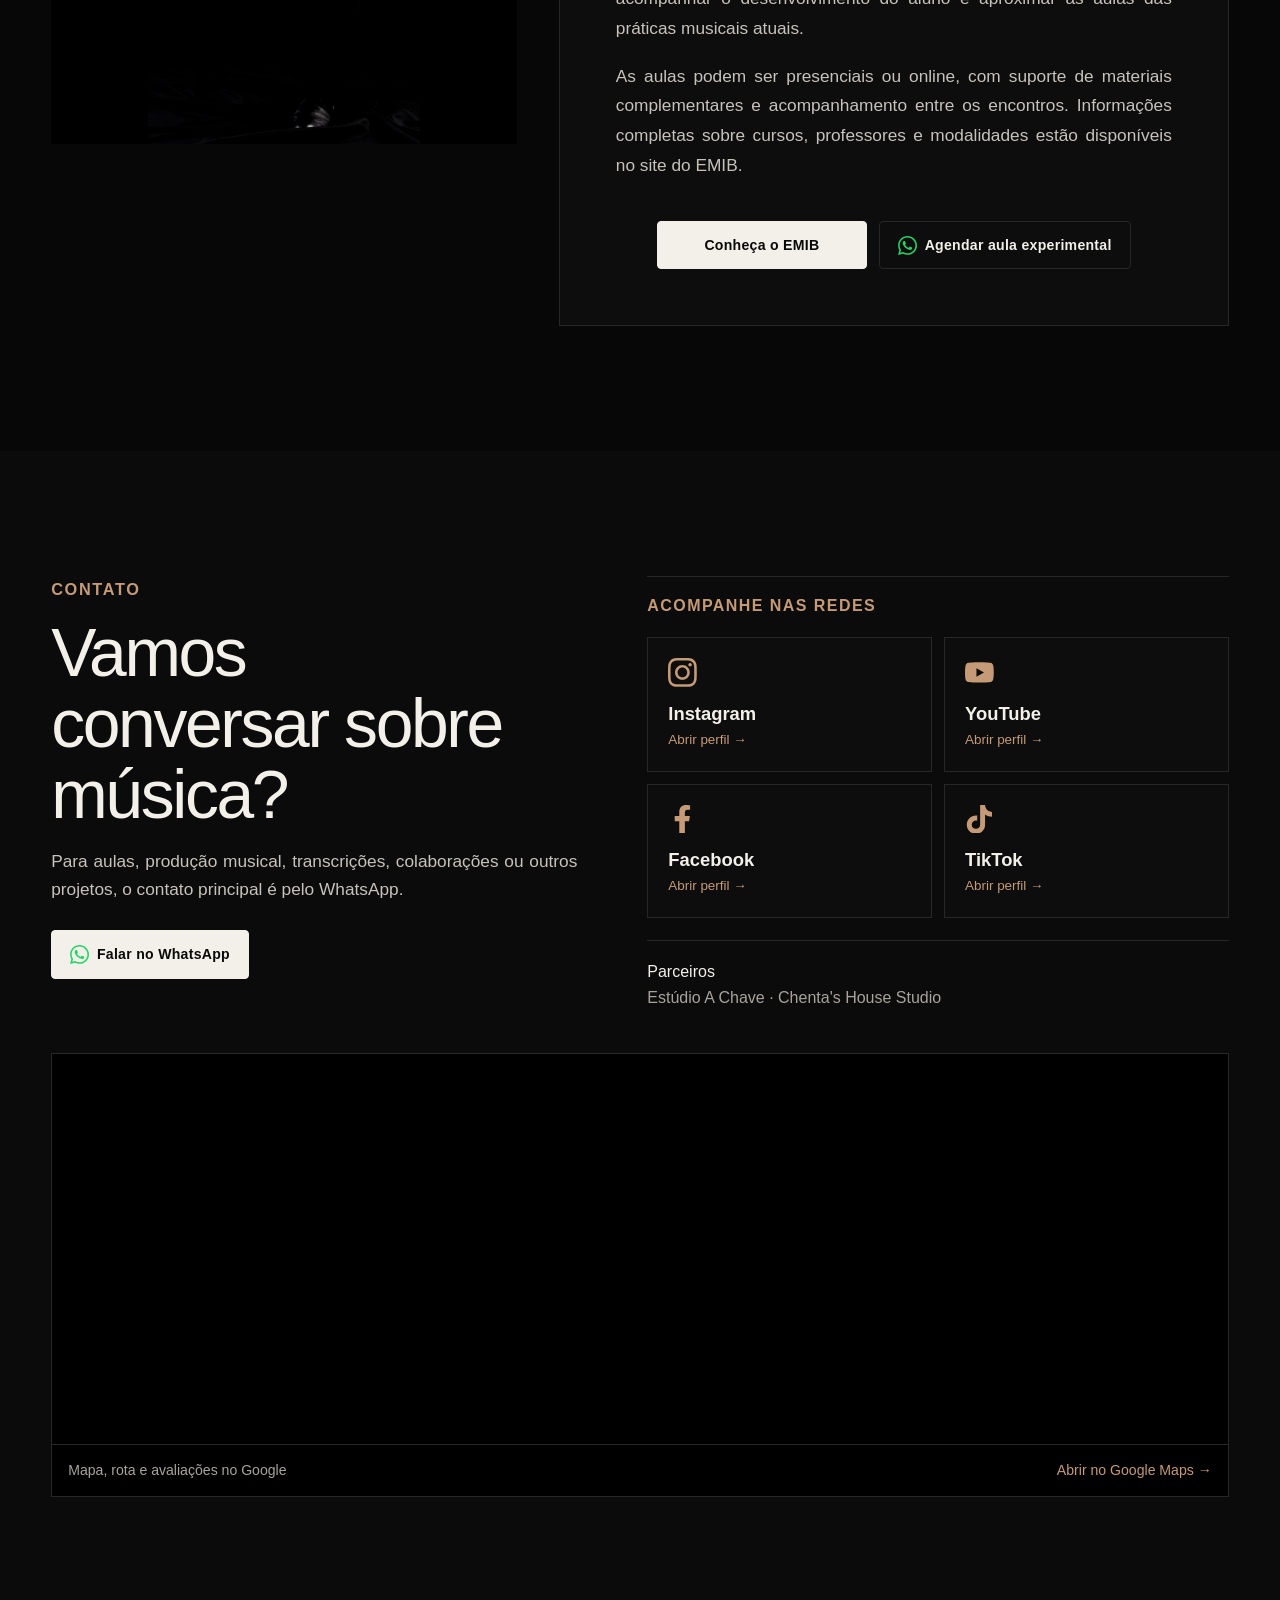
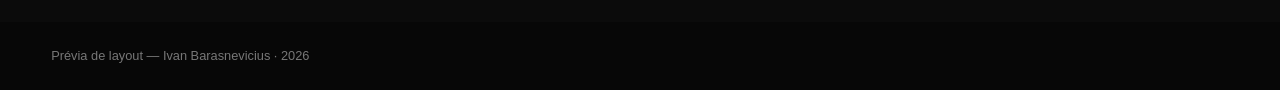
==== commit b600d3ba: "colocando pequena logo" ====
--- a/index.html
+++ b/index.html
@@ -6,6 +6,7 @@
     <meta content="width=device-width,initial-scale=1" name="viewport"/>
     <title>Ivan Barasnevicius — prévia v3</title>
     <meta content="Ivan Barasnevicius — instrumentista, compositor, pesquisador e educador." name="description"/>
+    <link rel="shortcut icon" type="image/png" href="img/geral/favicon_ivanbarasnevicius.png" />
     <link rel="stylesheet" href="style.css"/>
   </head>
   <body>
--- a/style.css
+++ b/style.css
@@ -27,7 +27,8 @@
 .imagem-responsiva {
   width: 100%;
   height: 560px;
-  background-image: url("img/foto\ 2.jpg");
+  align-self: center;
+  /*background-image: url("img/foto\ 2.jpg");*/
   background-size: contain;
   background-position: center center;
   background-repeat: no-repeat;
@@ -815,6 +816,7 @@
   align-items:stretch;
 }
 .teaching-photo{
+  align-self: center;
   min-height:560px;
   overflow:hidden;
   background:#000;
@@ -1005,7 +1007,7 @@
     width: 650px;
   }
   .imagem-responsiva {
-    background-image: url("img/foto\ 2.jpg");
+    background-image: url("img/foto\ 2\ -\ fina.jpg");
 }
 }
 
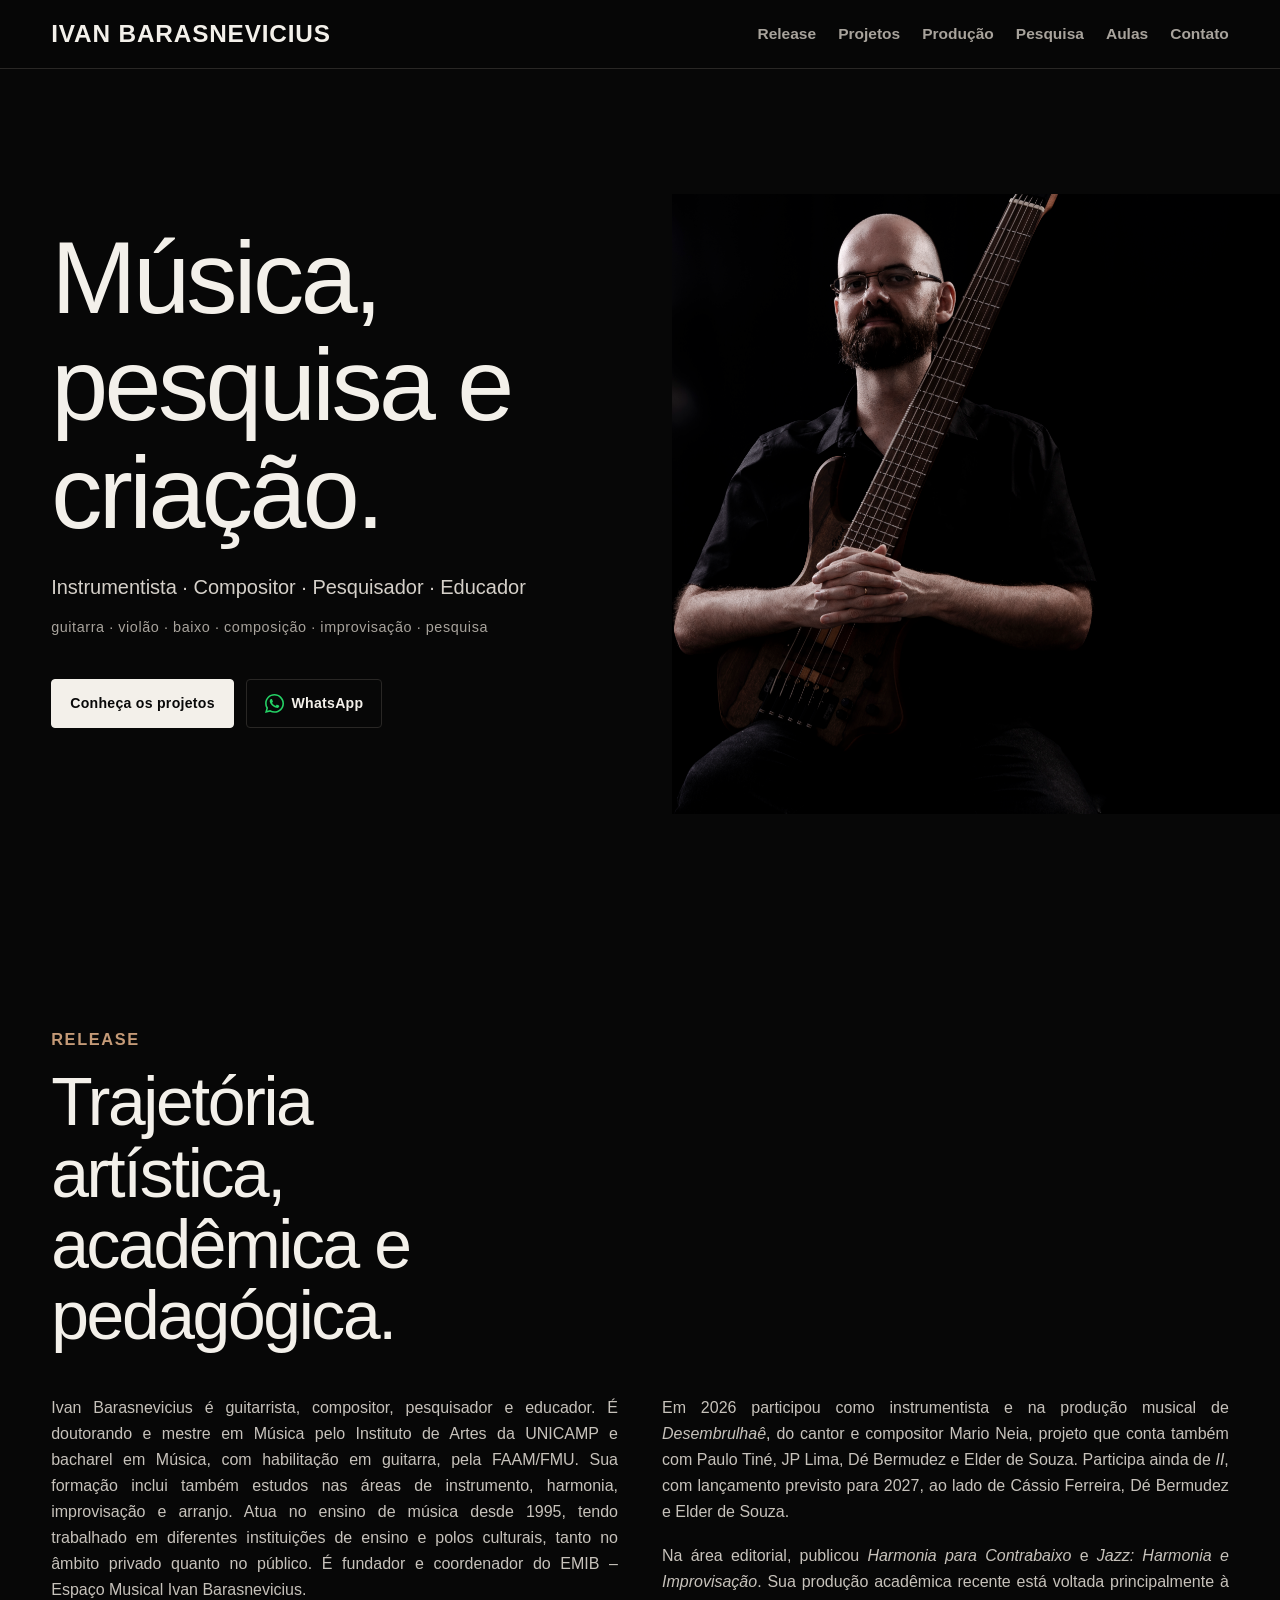
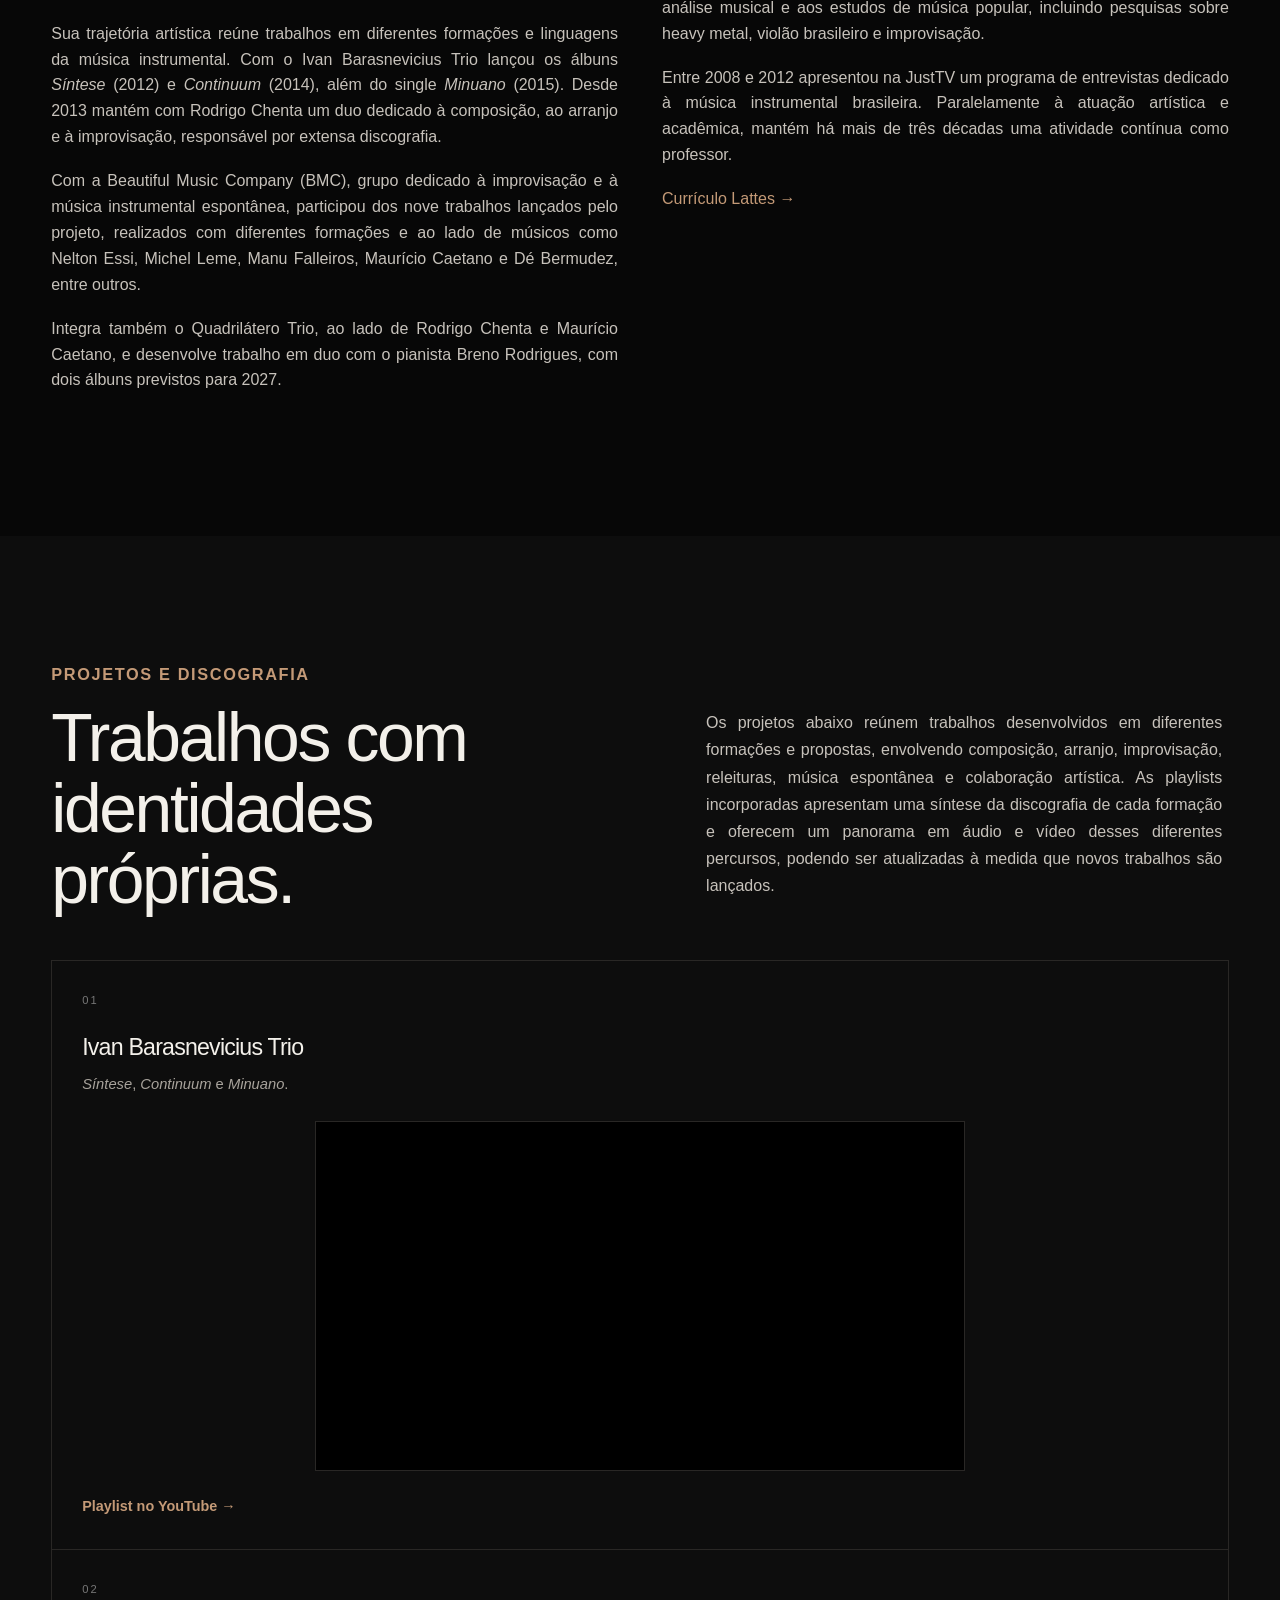
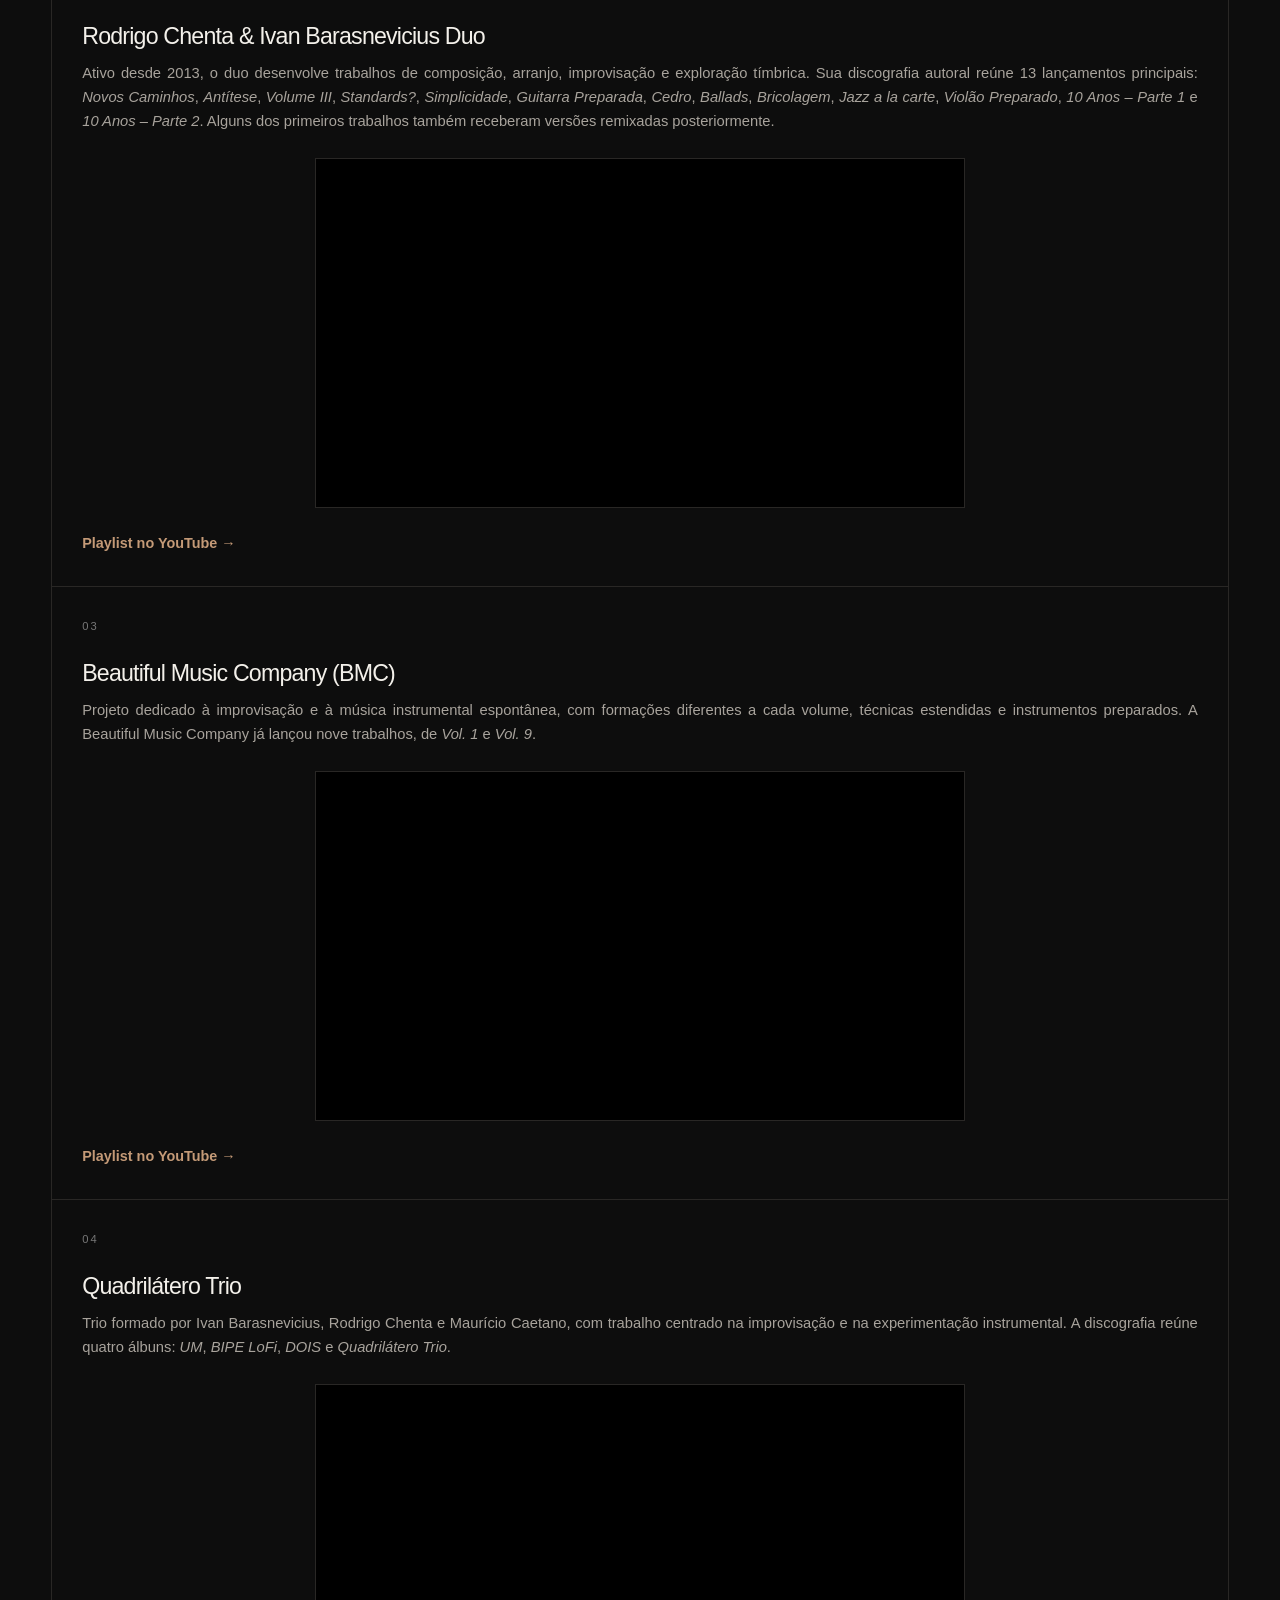
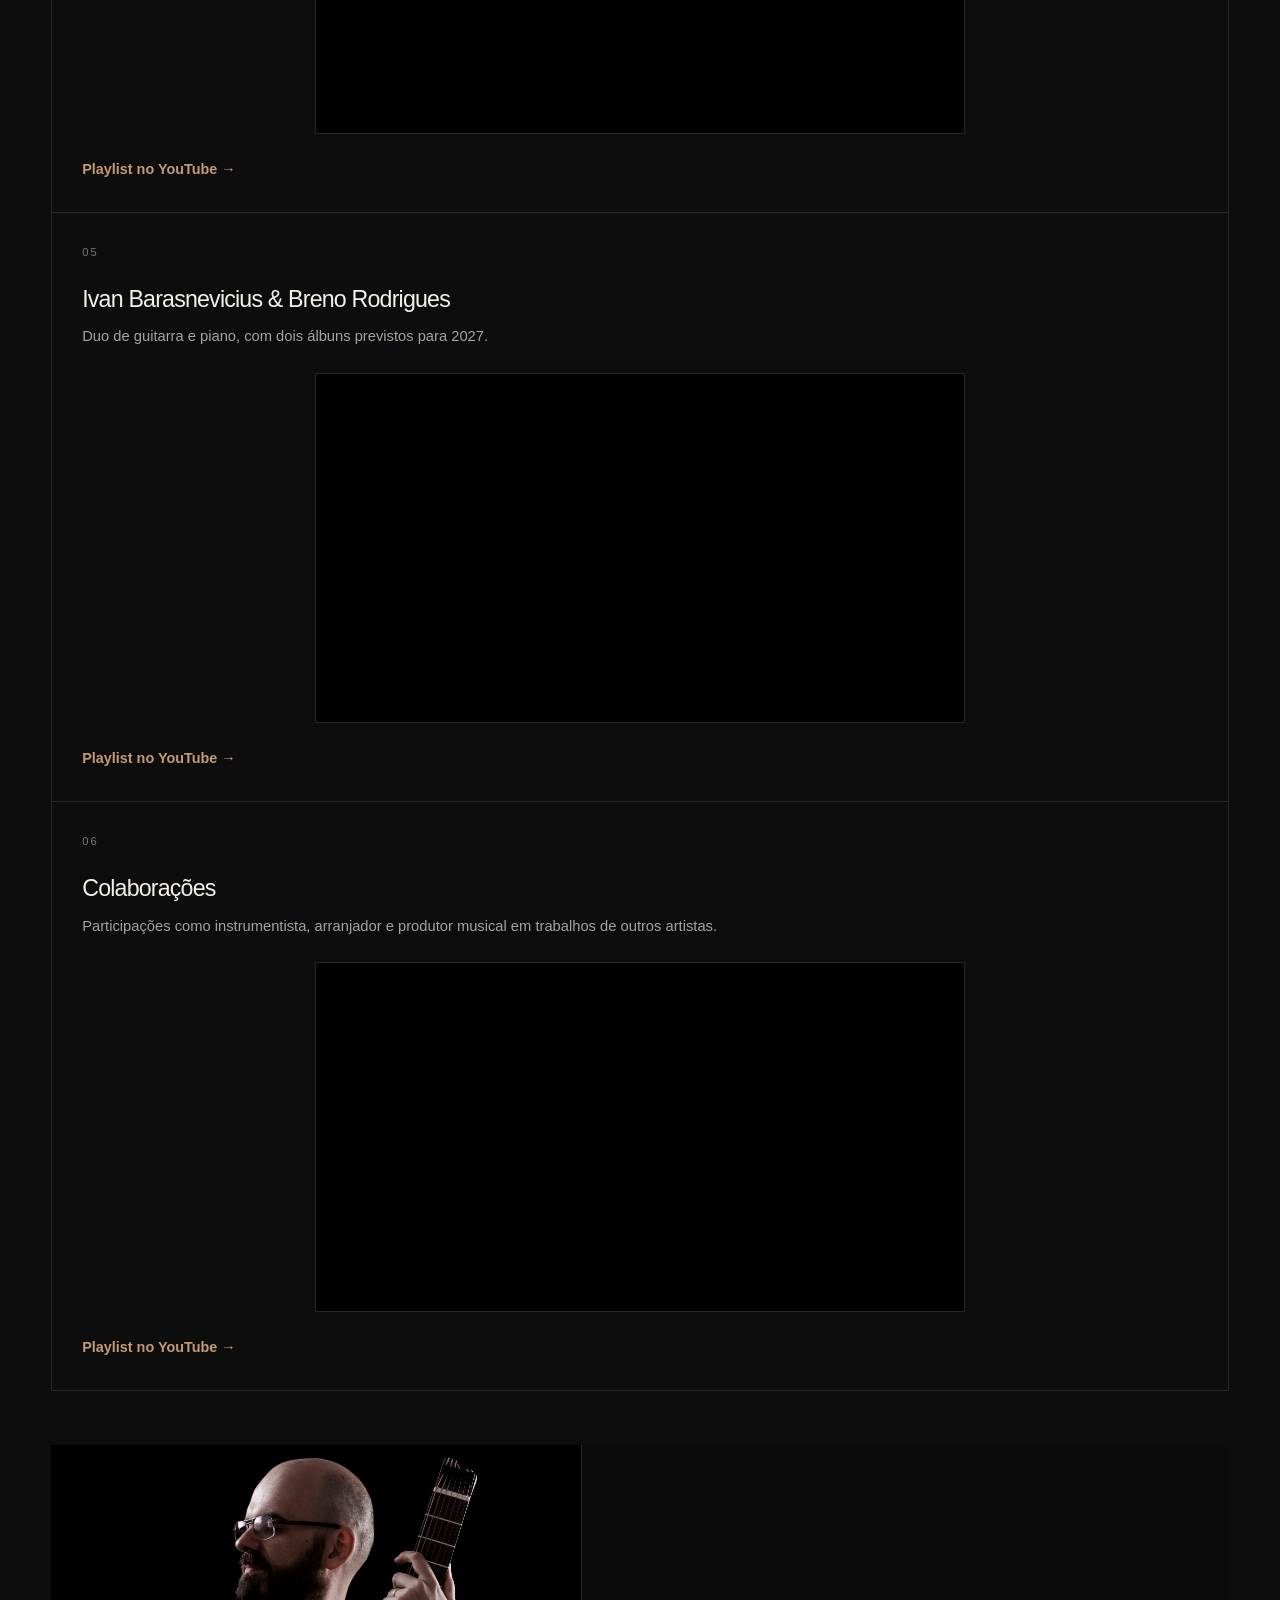
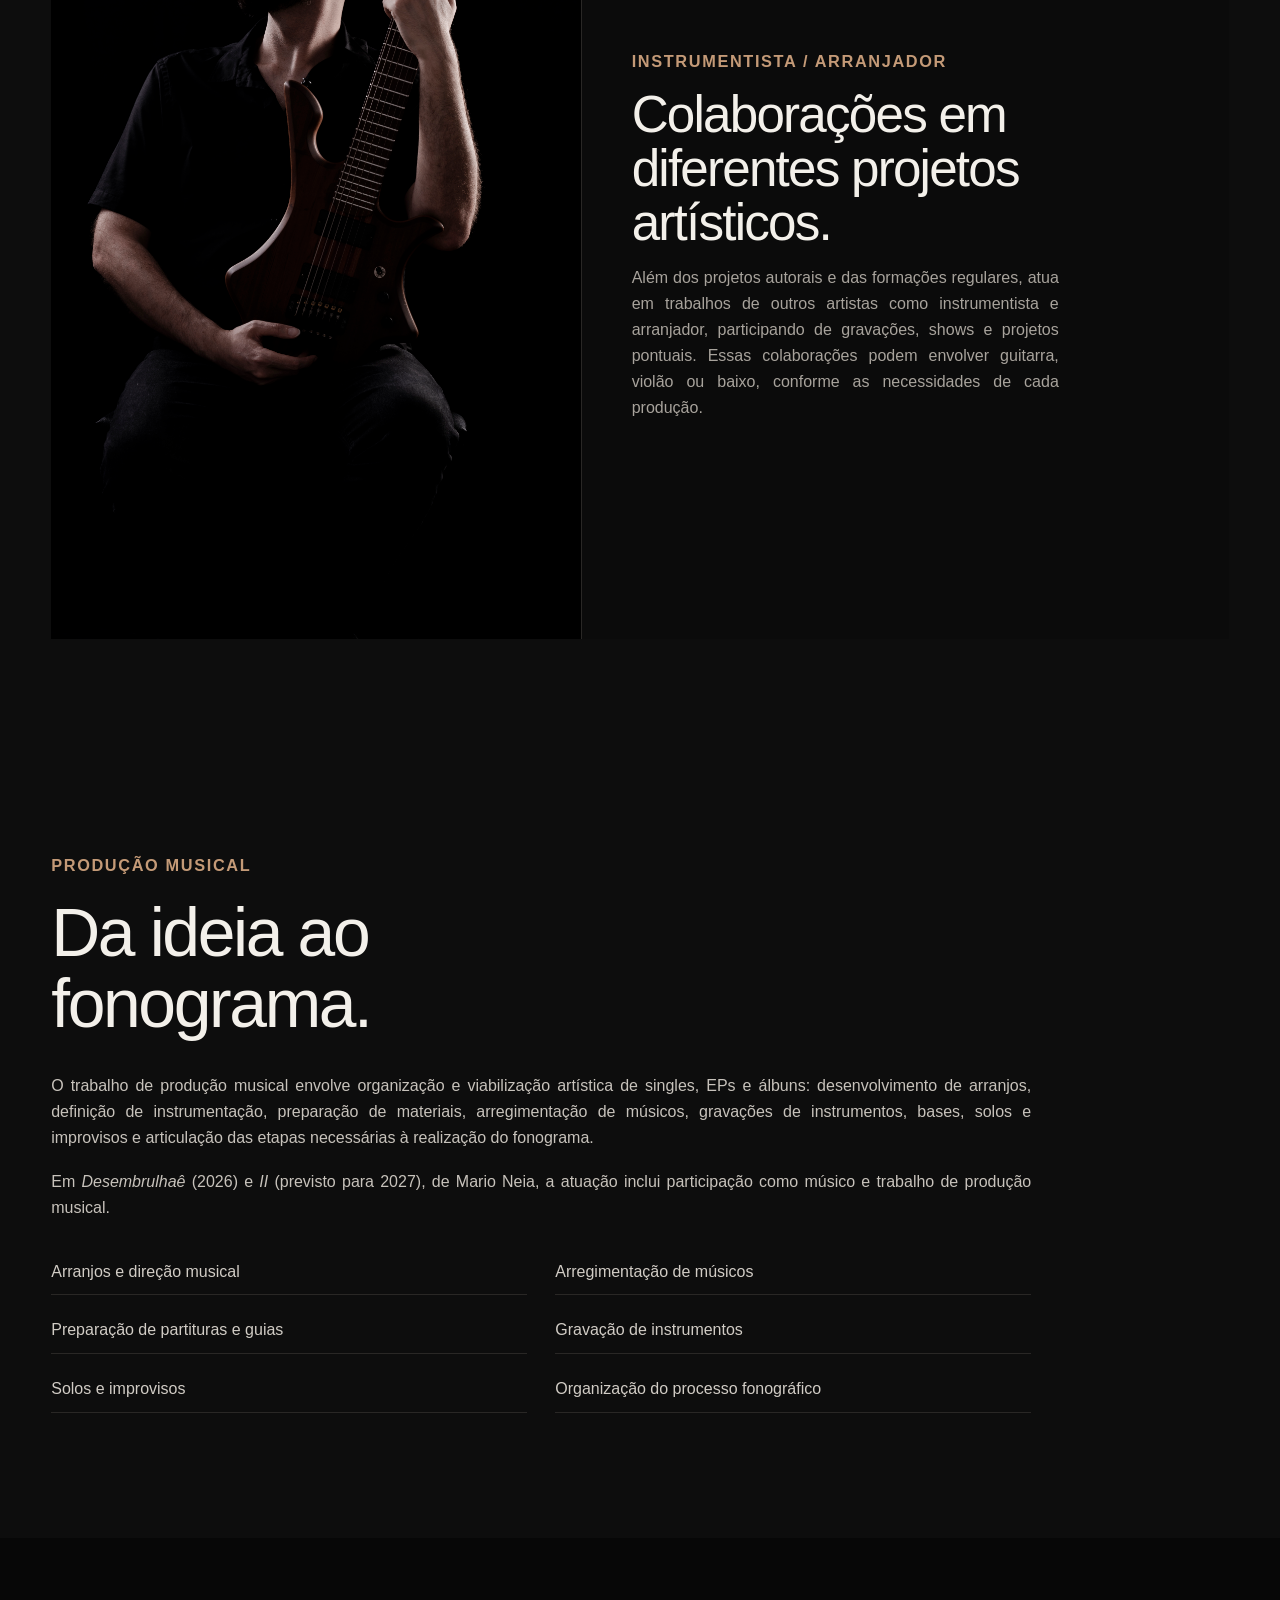
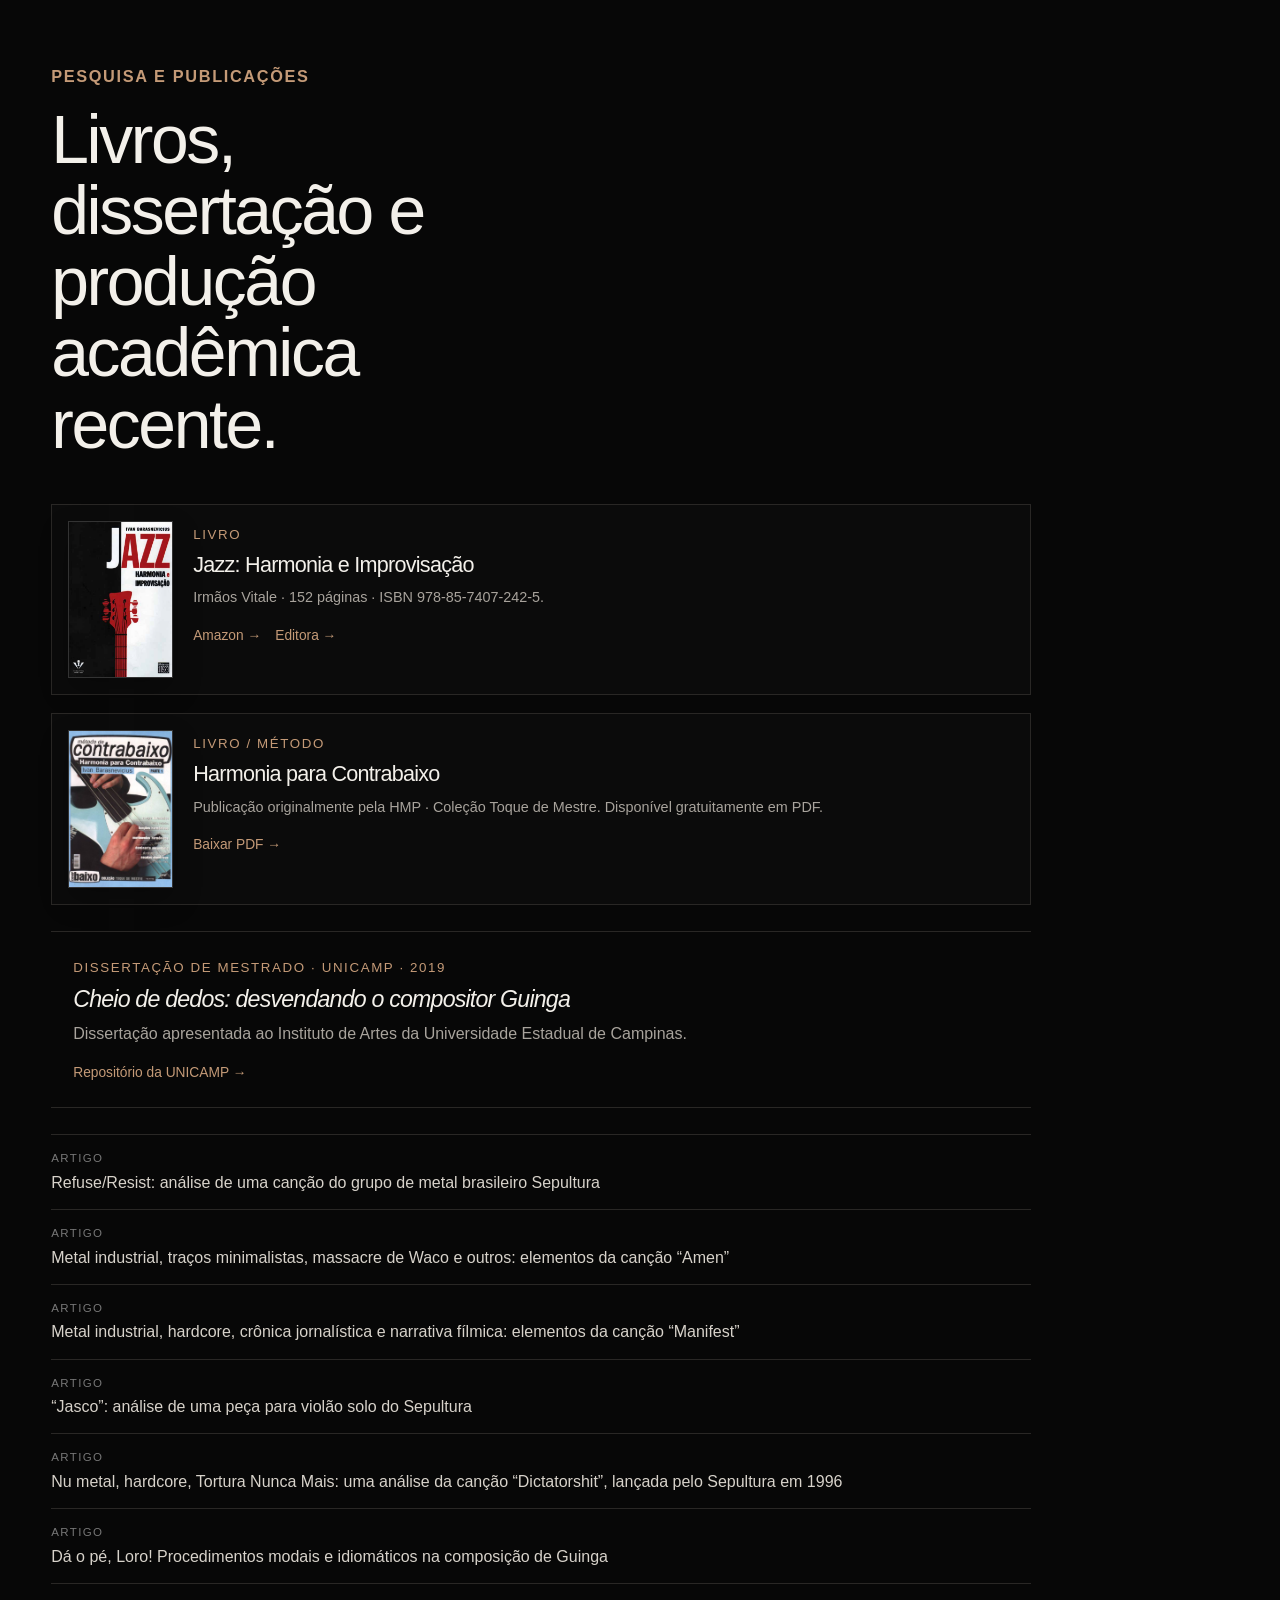
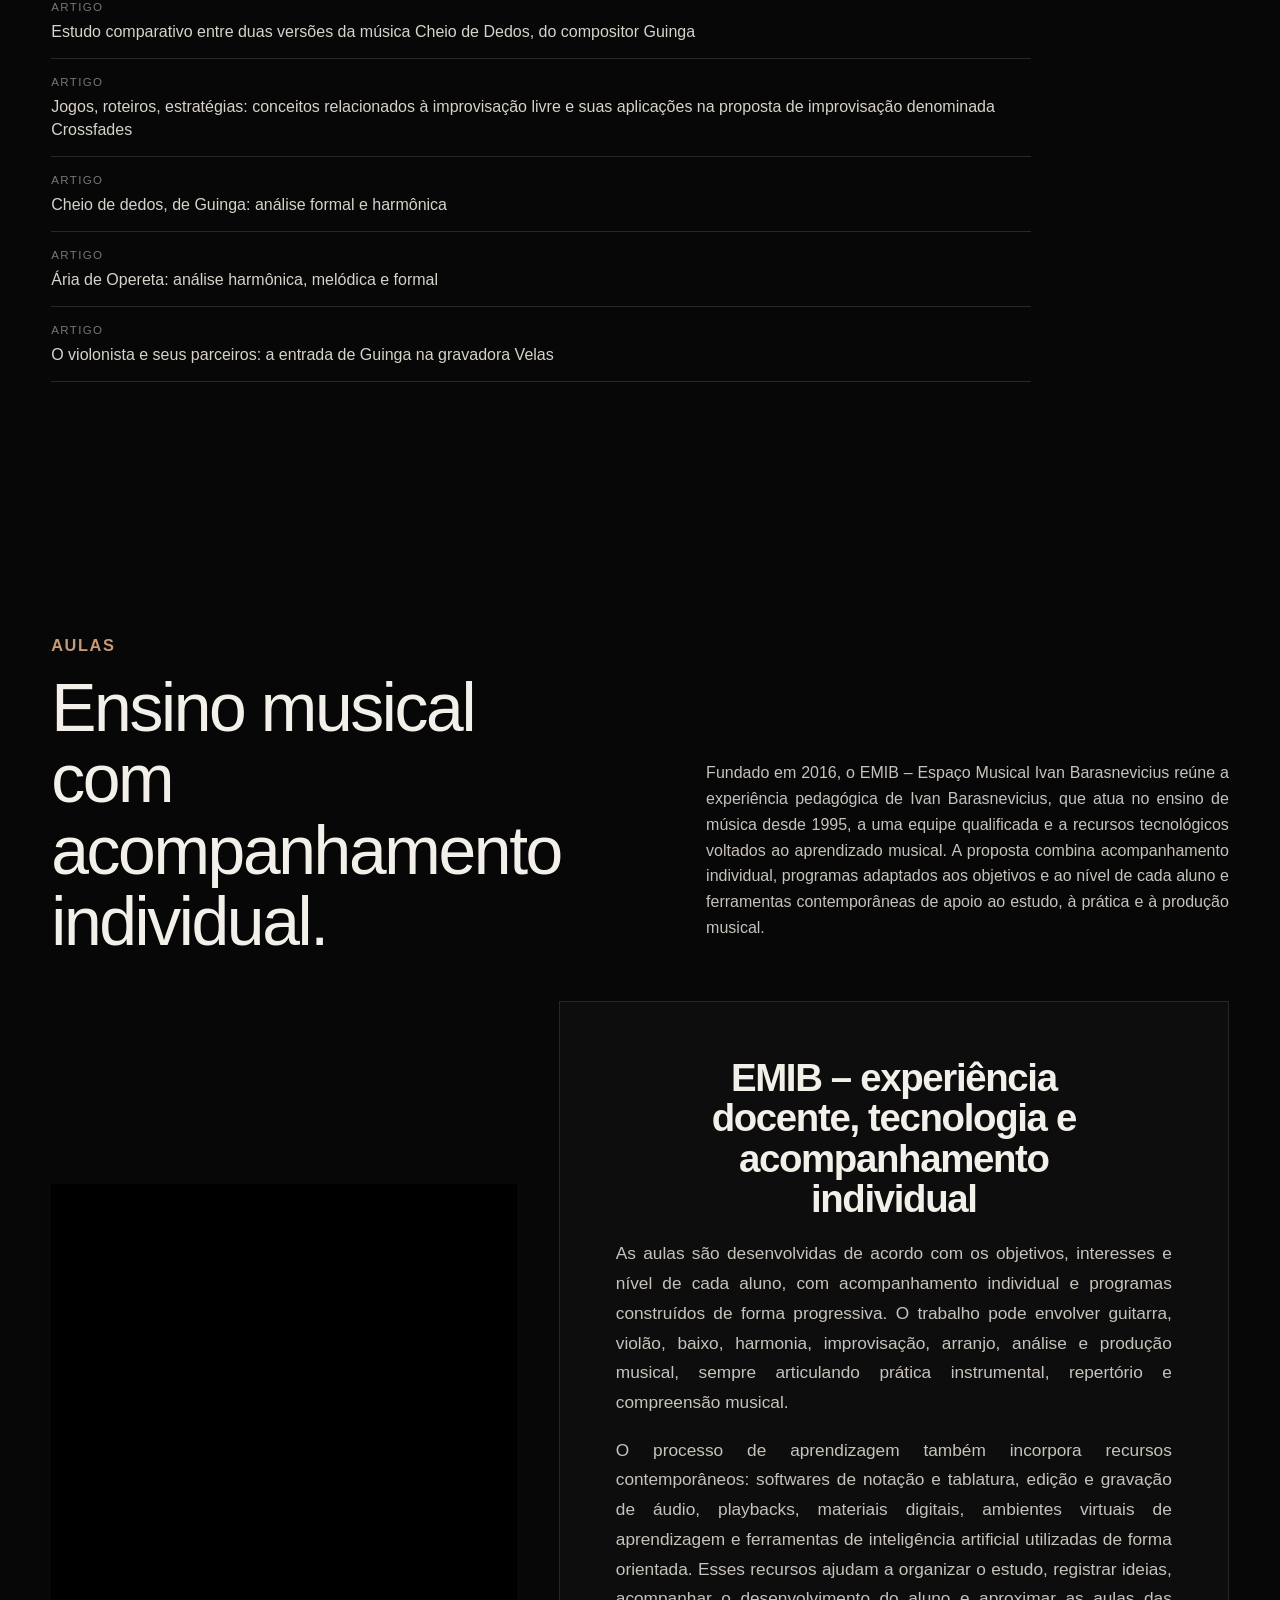
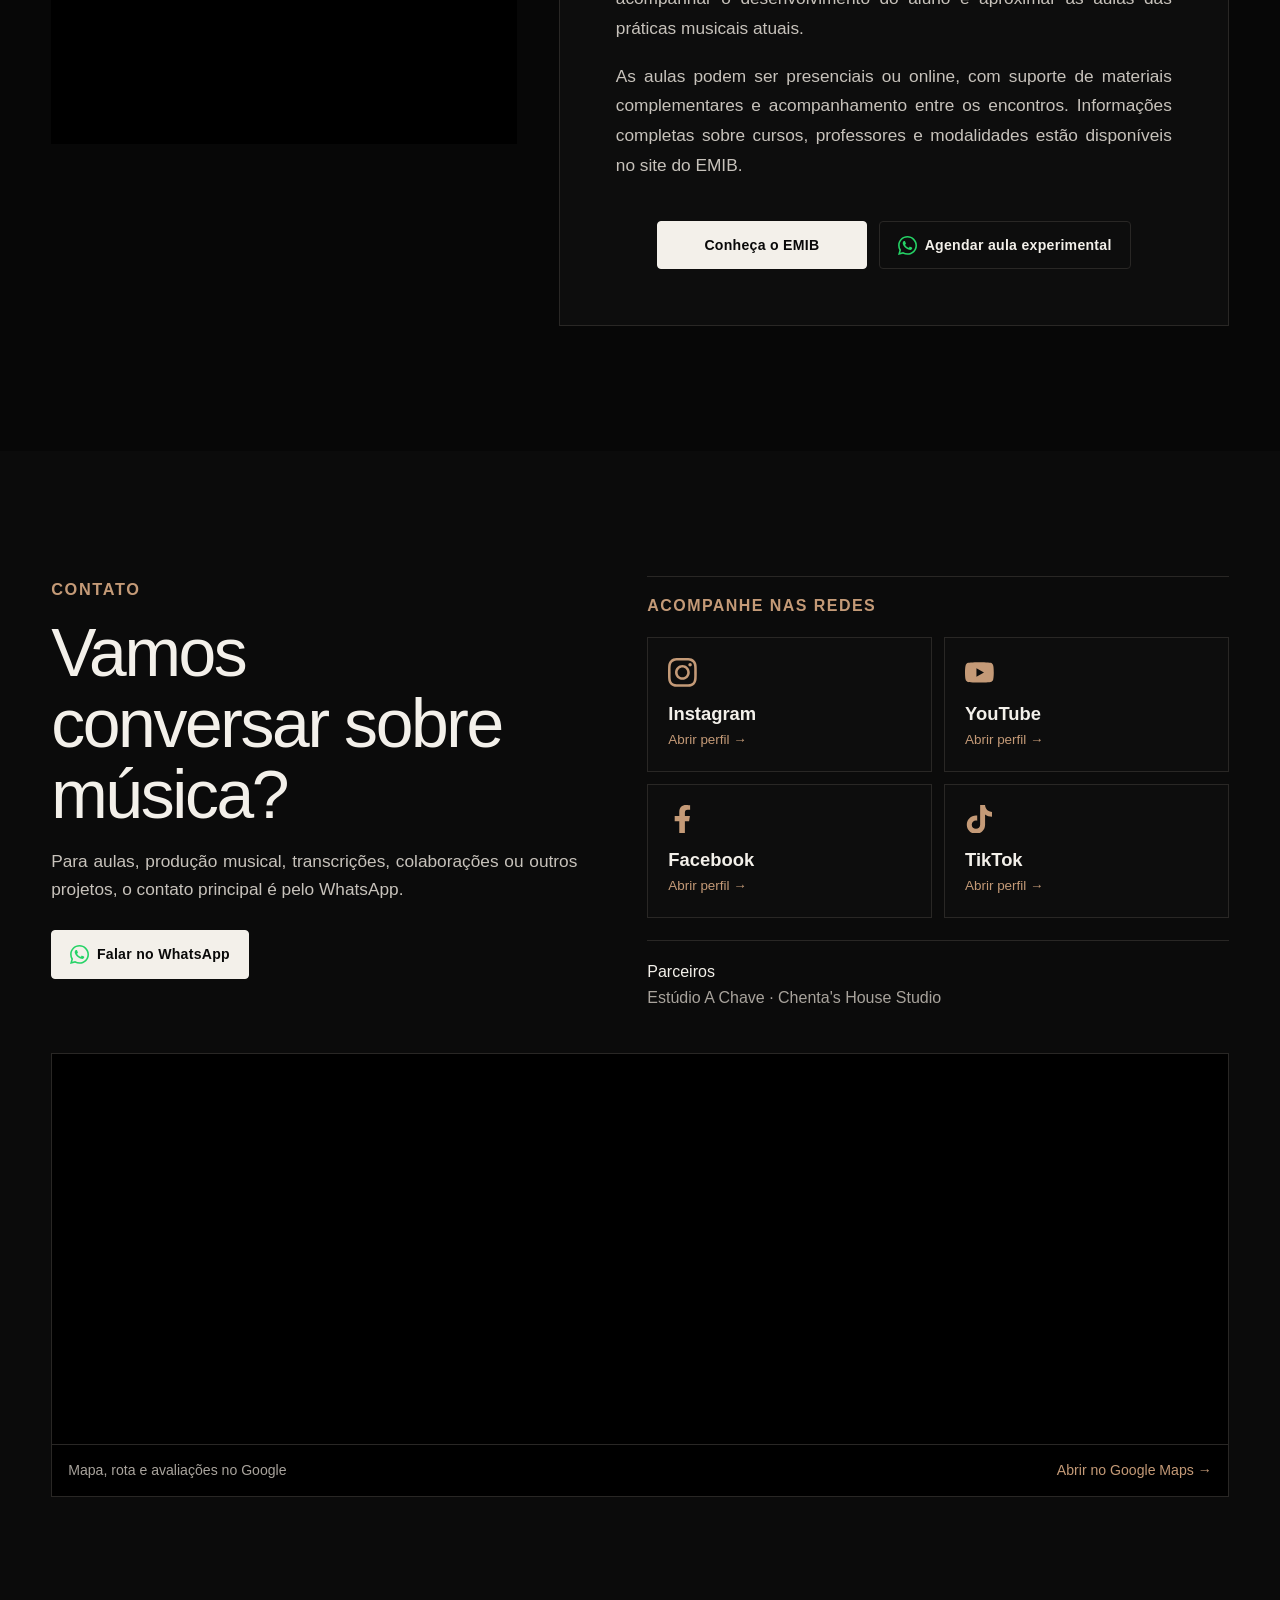
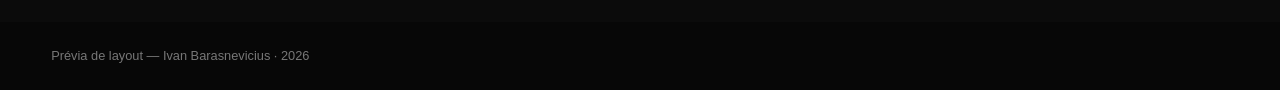
==== commit c3607a25: "Adicionando arquivos de configuração do site antigo" ====
--- a/index.html
+++ b/index.html
@@ -6,8 +6,8 @@
     <meta content="width=device-width,initial-scale=1" name="viewport"/>
     <title>Ivan Barasnevicius — prévia v3</title>
     <meta content="Ivan Barasnevicius — instrumentista, compositor, pesquisador e educador." name="description"/>
-    <link rel="shortcut icon" type="image/png" href="img/geral/favicon_ivanbarasnevicius.png" />
-    <link rel="stylesheet" href="style.css"/>
+    <link rel="shortcut icon" type="image/png" href="img/logo/favicon_ivanbarasnevicius.png" />
+    <link rel="stylesheet" href="css/style.css"/>
   </head>
   <body>
     <header>
@@ -303,6 +303,6 @@
         <footer>
           <div class="wrap">Prévia de layout — Ivan Barasnevicius · 2026</div>
         </footer>
-        <script src="java.js"></script>
+        <script src="js/java.js"></script>
   </body>
 </html>
--- a/css/style.css
+++ b/css/style.css
@@ -0,0 +1,1043 @@
+:root {
+  --bg:#070707; --panel:#0d0d0d; --panel2:#101010;
+  --text:#f3f0ea; --muted:#a8a39c; --line:#292725;
+  --accent:#c49a77; --max:1180px; --pad:clamp(20px,4vw,54px);
+}
+*{
+    box-sizing:border-box
+}
+html{
+    scroll-behavior:smooth
+}
+body{
+    margin:0;
+    background:var(--bg);
+    color:var(--text);
+    font-family:Arial,Helvetica,sans-serif;
+    line-height:1.62
+}
+a{
+    color:inherit;
+    text-decoration:none
+}
+img{
+    display:block;
+    width:100%
+}
+.imagem-responsiva {
+  width: 100%;
+  height: 560px;
+  align-self: center;
+  /*background-image: url("img/foto\ 2.jpg");*/
+  background-size: contain;
+  background-position: center center;
+  background-repeat: no-repeat;
+  background-color: #000;
+}
+.wrap{
+    width:min(calc(100% - 2*var(--pad)),var(--max));
+    margin:auto
+}
+header{
+    position:sticky;
+    top:0;
+    z-index:20;
+    background:rgba(7,7,7,.92);
+    backdrop-filter:blur(12px);
+    border-bottom:1px solid var(--line)
+}
+nav{
+    height:68px;
+    display:flex;
+    align-items:center;
+    justify-content:space-between;
+    gap:24px
+}
+.brand{
+    font-size:1.52rem;
+    font-weight:900;
+    letter-spacing:.035em;
+    text-transform:uppercase
+}
+.links{
+    display:flex;
+    gap:22px;
+    flex-wrap:wrap
+}
+.links a{
+    font-size:.97rem;
+    font-weight:800;
+    color:var(--muted)
+}
+.links a:hover{
+    color:var(--text)
+}
+.hero{
+    height:calc(100svh - 68px);
+    min-height:0;
+    display:grid;
+    grid-template-columns:1.05fr .95fr;
+    align-items:stretch;
+    border-bottom:1px solid var(--line);
+    overflow:hidden
+}
+.hero-copy{
+    display:flex;
+    flex-direction:column;
+    justify-content:center;
+    padding:clamp(26px,4.5vw,58px) var(--pad);
+    transform:translateY(-28px)
+}
+.kicker{
+    font-size:.72rem;
+    text-transform:uppercase;
+    letter-spacing:.2em;
+    color:var(--accent);
+    margin:0 0 14px
+}
+h1,h2,h3{
+    margin:0;
+    line-height:1.05;
+    font-weight:500;
+    letter-spacing:-.035em
+}
+h1{
+    font-size:clamp(3.3rem,8vw,7.4rem);
+    max-width:9ch
+}
+.hero-role{
+    margin:25px 0 0;
+    color:#d5d0c9;
+    font-size:clamp(1rem,1.6vw,1.25rem)
+}
+.hero-tags{
+    margin-top:12px;
+    color:var(--muted);
+    font-size:.9rem;
+    letter-spacing:.04em
+}
+.hero-actions{
+    margin-top:26px;
+    display:flex;
+    gap:12px;
+    flex-wrap:wrap
+}
+.btn{
+    display:inline-flex;
+    align-items:center;
+    justify-content:center;
+    border:1px solid var(--line);
+    border-radius:4px;
+    padding:12px 18px;
+    font-size:.88rem;
+    font-weight:700;
+    letter-spacing:.02em
+}
+.btn.primary{
+    background:var(--text);
+    color:#090909;
+    border-color:var(--text)
+}
+.btn:hover{
+    transform:translateY(-1px)
+}
+.hero-photo{
+    overflow:hidden;
+    min-height:0;
+    background:#000
+}
+.hero-photo img{
+    width:100%;
+    height:100%;
+    object-fit:cover;
+    object-position:58% 2%;
+    transform:translate(-2cm,-34px) scale(1.10);
+    transform-origin:58% 4%
+}
+section{
+    padding:clamp(72px,10vw,125px) 0;
+    border-bottom:1px solid var(--line)
+}
+.section-head{
+    display:grid;
+    grid-template-columns:1fr .85fr;
+    gap:40px;
+    margin-bottom:44px;
+    align-items:end
+}
+h2{
+    font-size:clamp(2.3rem,5.3vw,4.8rem);
+    max-width:12ch
+}
+.section-head p,.lead,.copy p{
+    color:#c7c2bb
+}
+.lead{
+    font-size:1.08rem;
+    max-width:62ch
+}
+.release-grid{
+    display:grid;
+    grid-template-columns:1fr 1fr;
+    gap:44px
+}
+.copy p{
+    margin:0 0 18px
+}
+.projects{
+    background:var(--panel)
+}
+.project-grid{
+    display:grid;
+    grid-template-columns:1fr;
+    border-left:1px solid var(--line);
+    border-top:1px solid var(--line)
+}
+.card{
+    padding:30px;
+    border-right:1px solid var(--line);
+    border-bottom:1px solid var(--line);
+    display:block
+}
+.card .n{
+    font-size:.7rem;
+    letter-spacing:.18em;
+    color:#777;
+    text-transform:uppercase;
+    margin-bottom:26px
+}
+.card h3{
+    font-size:1.45rem;
+    margin-bottom:14px
+}
+.card p{
+    font-size:.92rem;
+    color:var(--muted);
+    margin:0 0 24px
+}
+.card a{
+    margin-top:auto;
+    color:var(--accent);
+    font-size:.9rem
+}
+.photo-band{
+    margin-top:54px;
+    display:grid;
+    grid-template-columns:.9fr 1.1fr;
+    gap:1px;
+    background:var(--line);
+    min-height:540px;
+    overflow:hidden
+}
+.photo-band .image{
+    overflow:hidden;
+    background:#000;
+    min-height:540px
+}
+.photo-band img{
+    height:100%;
+    object-fit:cover;
+    object-position:48% 13%;
+    transform:scale(1.26);
+    transform-origin:center 20%
+}
+.photo-band .text{
+    background:#0b0b0b;
+    padding:clamp(24px,4vw,50px);
+    display:flex;
+    flex-direction:column;
+    justify-content:center
+}
+.photo-band .text p{
+    color:var(--muted);
+    max-width:48ch
+}
+.research-grid{
+    display:grid;
+    grid-template-columns:1.05fr .95fr;
+    gap:60px
+}
+.books{
+    display:grid;
+    gap:18px
+}
+.book-card{
+    display:grid;
+    grid-template-columns:105px 1fr;
+    gap:20px;
+    align-items:start;
+    border:1px solid var(--line);
+    padding:16px;
+    background:#0b0b0b
+}
+.cover{
+    aspect-ratio:2/3;
+    border:1px solid #333;
+    background:linear-gradient(145deg,#171717,#090909);
+    padding:10px;
+    display:flex;
+    flex-direction:column;
+    justify-content:space-between;
+    box-shadow:0 12px 26px rgba(0,0,0,.25)
+}
+.cover strong{
+    font-size:.72rem;
+    line-height:1.15;
+    letter-spacing:.02em
+}
+.cover span{
+    font-size:.62rem;
+    color:var(--accent);
+    text-transform:uppercase;
+    letter-spacing:.1em
+}
+.book-meta small{
+    color:var(--accent);
+    letter-spacing:.12em;
+    text-transform:uppercase
+}
+.book-meta h3{
+    font-size:1.35rem;
+    margin:7px 0 10px
+}
+.book-meta p{
+    color:var(--muted);
+    margin:0 0 12px;
+    font-size:.9rem
+}
+.mini-link{
+    display:inline-block;
+    color:var(--accent);
+    font-size:.86rem;margin-right:14px
+}
+.dissertation{
+    margin-top:26px;
+    padding:22px;
+    border-top:1px solid var(--line);
+    border-bottom:1px solid var(--line)
+}
+.dissertation small{
+    color:var(--accent);
+    text-transform:uppercase;
+    letter-spacing:.12em
+}
+.dissertation h3{
+    font-size:1.45rem;
+    margin:7px 0 10px
+}
+.articles{
+    border-top:1px solid var(--line);
+    margin-top:30px
+}
+.article{
+    display:block;
+    padding:15px 0;
+    border-bottom:1px solid var(--line);
+    color:#d7d2ca
+}
+.article span{
+    display:block;
+    color:#777;
+    font-size:.72rem;
+    text-transform:uppercase;
+    letter-spacing:.12em;
+    margin-bottom:4px
+}
+.production{
+    background:var(--panel)
+}
+.production-grid{
+    display:grid;
+    grid-template-columns:.86fr 1.14fr;
+    gap:56px;
+    align-items:center
+}
+.production-photo{
+    height:450px;
+    overflow:hidden;
+    background:#000
+}
+.production-photo img{
+    width:100%;
+    height:100%;
+    object-fit:cover;
+    object-position:50% 1%;
+    transform:scale(1.12);
+    transform-origin:center top
+}
+.list{
+    display:grid;
+    grid-template-columns:repeat(2,1fr);
+    gap:12px 28px;
+    margin-top:28px;
+    color:#d1ccc5
+}
+.list div{
+    padding:10px 0;
+    border-bottom:1px solid var(--line)
+}
+.services-grid{
+    display:grid;
+    grid-template-columns:1fr 1fr;
+    gap:50px
+}
+.services-grid p{
+    color:#c7c2bb
+}
+.contact{
+    background:#0b0b0b
+}
+.contact-grid{
+    display:grid;
+    grid-template-columns:.95fr 1.05fr;
+    gap:70px
+}
+.contact-box{
+    border-top:1px solid var(--line)
+}
+.contact-row{
+    display:flex;
+    justify-content:space-between;
+    gap:20px;
+    padding:14px 0;
+    border-bottom:1px solid var(--line)
+}
+.contact-row span{
+    color:var(--muted)
+}
+.socials{
+    display:flex;
+    gap:10px;
+    flex-wrap:wrap;
+    margin-top:24px
+}
+.socials a{
+    border:1px solid var(--line);
+    border-radius:4px;
+    padding:9px 13px;
+    font-size:.84rem;
+    color:#d7d2cb
+
+}
+.partners{
+    margin-top:32px;
+    padding-top:24px;
+    border-top:1px solid var(--line);
+    color:var(--muted)
+}
+.partners strong{
+    color:var(--text);
+    font-weight:500
+}
+.map-wrap{
+    margin-top:42px;
+    border:1px solid var(--line);
+    background:#000
+}
+.map-wrap iframe{
+    display:block;
+    width:100%;
+    height:390px;
+    border:0;
+    filter:grayscale(.15) contrast(1.02)
+}
+.map-actions{
+    display:flex;
+    justify-content:space-between;
+    gap:16px;
+    align-items:center;
+    padding:14px 16px;
+    border-top:1px solid var(--line);
+    font-size:.88rem
+}
+.map-actions span{
+    color:var(--muted)
+}
+.map-actions a{
+    color:var(--accent)
+}
+footer{
+    padding:24px 0;
+    color:#777;
+    font-size:.8rem
+}
+.note{
+    font-size:.78rem;
+    color:#777;
+    margin-top:18px
+}
+@media(max-width:900px){
+ .links{
+    display:none
+}
+ .hero{
+    grid-template-columns:1fr
+}
+ .hero-photo{
+    min-height:63vh
+}
+ .release-grid,.section-head,.research-grid,.production-grid,.contact-grid{
+    grid-template-columns:1fr
+}
+ .project-grid{
+    grid-template-columns:1fr 1fr
+}
+ .photo-band{
+    grid-template-columns:1fr;
+    max-height:none
+}
+ .photo-band .image{
+    height:430px
+}
+ .production-photo{
+    height:440px
+ }
+}
+@media(max-width:620px){
+    .project-grid,.services-grid,.list{
+        grid-template-columns:1fr}
+    .hero-photo{
+        min-height:57vh
+    }
+    .hero-copy{
+        padding-top:58px;
+        padding-bottom:48px
+    }
+    .book-card{
+        grid-template-columns:82px 1fr
+    }
+    .map-wrap iframe{
+        height:320px
+    }
+}
+
+.cover.cover-real{
+    padding:0;
+    background:#000;
+    overflow:hidden
+}
+.cover.cover-real img{
+    width:100%;
+    height:100%;
+    object-fit:cover;
+    display:block
+}
+
+.cover.cover-real{
+    padding:0;
+    background:#000;
+    overflow:hidden
+}
+.cover.cover-real>a{
+    display:block;
+    width:100%;
+    height:100%
+}
+.cover.cover-real>a img{
+    width:100%;
+    height:100%;
+    object-fit:cover;
+    display:block
+}
+
+/* títulos de seção no corpo */
+section:not(.hero) .kicker{
+  font-size:1.02rem;
+  font-weight:800;
+  letter-spacing:.10em;
+  color:var(--accent);
+}
+
+/* destaque da seção de aulas */
+.teaching-panel{
+  display:grid;
+  grid-template-columns:1.25fr .75fr;
+  gap:44px;
+  align-items:center;
+  padding:clamp(30px,5vw,56px);
+  border:1px solid var(--line);
+  background:var(--panel);
+}
+.teaching-copy h3{
+  font-size:clamp(1.9rem,3vw,3rem);
+  font-weight:750;
+  margin-bottom:20px;
+}
+.teaching-copy p{
+  color:#c7c2bb;
+  max-width:66ch;
+  margin:0 0 16px;
+  font-size:1.02rem;
+}
+.teaching-actions{
+  display:flex;
+  flex-direction:column;
+  gap:12px;
+  align-items:stretch;
+}
+.teaching-actions .btn{
+  width:100%;
+}
+@media(max-width:900px){
+    .teaching-panel{
+        grid-template-columns:1fr
+    }
+}
+
+.teaching-copy p{
+  font-size:1.08rem;
+  line-height:1.72;
+}
+@media(max-width:900px){
+    .project-grid{
+        grid-template-columns:1fr
+    }
+}
+
+/* corpo textual */
+.copy p,
+.lead,
+.section-head > p,
+.card p,
+.book-meta p,
+.dissertation p,
+.photo-band .text p,
+.teaching-copy p,
+.production .copy p {
+  text-align: justify;
+  text-justify: inter-word;
+  hyphens: auto;
+}
+
+/* cabeçalhos sem texto auxiliar de demonstração */
+.section-head.single{
+  grid-template-columns:1fr;
+}
+.section-head.single > div{
+  max-width:900px;
+}
+
+/* projetos e playlists */
+.container-musicas{
+  display:grid;
+  grid-template-columns:repeat(3, 1fr);
+  gap:24px;
+  align-items:start;
+}
+
+.project-featured .playlist-embed {
+  position: relative;
+  width: 350px;
+  max-width: 100%;
+  /*aspect-ratio: 350 / 470;*/
+  margin: 24px auto 18px;
+  overflow: hidden;
+  background: #000;
+  border: 1px solid var(--line);
+}
+
+.project-featured .playlist-embed iframe {
+  position: absolute;
+  inset: 0;
+  width: 100%;
+  height: 100%;
+  border: 0;
+}
+.project-featured > a{
+  display:inline-block;
+  margin-top:6px;
+  color:var(--accent);
+  font-weight:700;
+}
+.project-simple{
+  max-width:1050px;
+}
+.project-simple h3{
+  font-size:1.6rem;
+  font-weight:750;
+}
+
+/* contato */
+.social-panel{
+  border-top:1px solid var(--line);
+  padding-top:2px;
+}
+.social-panel-title{
+  margin:0 0 18px;
+  padding-top:14px;
+  font-size:1rem;
+  font-weight:800;
+  letter-spacing:.09em;
+  text-transform:uppercase;
+  color:var(--accent);
+}
+.social-grid{
+  display:grid;
+  grid-template-columns:1fr 1fr;
+  gap:12px;
+}
+.social-card{
+  min-height:106px;
+  padding:20px;
+  border:1px solid var(--line);
+  background:#0d0d0d;
+  display:flex;
+  flex-direction:column;
+  justify-content:space-between;
+  transition:.2s ease;
+}
+.social-card:hover{
+  background:#151515;
+  transform:translateY(-2px);
+}
+.social-card strong{
+  font-size:1.15rem;
+}
+.social-card span{
+  color:var(--accent);
+  font-size:.84rem;
+}
+.partners-compact{
+  margin-top:22px;
+  padding-top:18px;
+}
+
+@media(max-width:900px){
+  .container-musicas{
+    grid-template-columns:repeat(2, 1fr);
+  }
+}
+
+@media(max-width:620px){
+  .container-musicas{
+    grid-template-columns:1fr;
+  }
+}
+@media(max-width:700px){
+    .social-grid{
+        grid-template-columns:1fr
+    }
+}
+
+.production .copy h2{
+  margin-bottom:34px;
+}
+
+/* Pesquisa: sem coluna de textos editoriais/provisórios */
+.research-grid.research-single{
+  grid-template-columns:1fr;
+}
+.research-grid.research-single > div{
+  max-width:980px;
+}
+
+.brand-icon{
+  width:1.35em;
+  height:1.35em;
+  flex:0 0 auto;
+}
+.btn .brand-icon{
+  margin-right:.55em;
+}
+.social-card .brand-icon{
+  width:1.7rem;
+  height:1.7rem;
+  margin-bottom:12px;
+  color:var(--accent);
+}
+.social-card{
+  align-items:flex-start;
+}
+
+/* ícones oficiais/brand-like */
+.brand-icon{
+  width:1.35em;
+  height:1.35em;
+  flex:0 0 auto;
+  display:block;
+}
+.icon-instagram{
+    color:#E4405F
+}
+.icon-youtube{
+    color:#FF0000
+}
+.icon-facebook{
+    color:#1877F2
+}
+.icon-tiktok{
+    color:#f5f5f5
+}
+.icon-whatsapp{
+    color:#25D366
+}
+.btn .brand-icon{
+    margin-right:.55em
+}
+.social-card .brand-icon{
+  width:1.8rem;
+  height:1.8rem;
+  margin-bottom:12px;
+}
+
+#projetos .section-head > p{
+  max-width:58ch;
+  font-size:1rem;
+  line-height:1.7;
+}
+#pesquisa .articles{
+  margin-top:26px;
+}
+#pesquisa .article{
+  line-height:1.45;
+}
+
+/* abertura um pouco mais alta na tela */
+.hero-photo img{
+  will-change:transform;
+}
+
+/* produção: continuidade direta após colaborações */
+#producao{
+  padding-top:clamp(58px,7vw,88px);
+}
+.production-text-only{
+  grid-template-columns:1fr;
+}
+.production-text-only .copy{
+  max-width:980px;
+}
+
+/* ensino: terceira foto passa para esta seção */
+.teaching-layout{
+  display:grid;
+  grid-template-columns:.82fr 1.18fr;
+  gap:42px;
+  align-items:stretch;
+}
+.teaching-photo{
+  align-self: center;
+  min-height:560px;
+  overflow:hidden;
+  background:#000;
+}
+.teaching-photo img{
+  width:100%;
+  height:100%;
+  object-fit:cover;
+  object-position:50% 1%;
+  transform:scale(1.10);
+  transform-origin:center top;
+}
+.teaching-layout .teaching-panel{
+  height:100%;
+}
+
+@media(max-width:900px){
+  .teaching-layout{
+    grid-template-columns:1fr;
+  }
+  .teaching-photo{
+    min-height:460px;
+  }
+  .hero-copy{
+    transform:none;
+  }
+  .hero-photo img{
+    transform:translateX(-.7cm) scale(1.12);
+  }
+}
+
+/* seção de aulas: caixa textual mais equilibrada */
+.teaching-layout .teaching-panel{
+  display:flex;
+  flex-direction:column;
+  justify-content:center;
+  gap:0;
+  padding:clamp(34px,4.5vw,56px);
+}
+.teaching-layout .teaching-copy{
+  width:100%;
+}
+.teaching-layout .teaching-copy h3{
+  max-width:18ch;
+  margin-left:auto;
+  margin-right:auto;
+  text-align:center;
+}
+.teaching-layout .teaching-copy p{
+  width:100%;
+  max-width:none;
+  margin-bottom:18px;
+}
+.teaching-layout .teaching-actions{
+  width:100%;
+  margin-top:22px;
+  display:flex;
+  flex-direction:row;
+  justify-content:center;
+  align-items:center;
+  gap:12px;
+  flex-wrap:wrap;
+}
+.teaching-layout .teaching-actions .btn{
+  width:auto;
+  min-width:210px;
+}
+
+/* telas de pouca altura: mantém o WhatsApp dentro da primeira tela */
+@media (min-width:901px) and (max-height:760px){
+  .hero-copy{
+    padding-top:22px;
+    padding-bottom:22px;
+    transform:translateY(-18px);
+  }
+  .hero-copy h1{
+    font-size:clamp(2.5rem,5vw,4.8rem);
+  }
+  .hero-role{
+    margin-top:18px
+}
+  .hero-actions{
+    margin-top:20px
+}
+  .hero-photo img{
+    transform:translate(-2cm,-24px) scale(1.08);
+  }
+}
+
+@media(max-width:900px){
+  .hero{
+    height:auto;
+    min-height:0;
+    overflow:visible;
+  }
+  .hero-photo{
+    min-height:500px;
+  }
+  .teaching-layout .teaching-actions{
+    flex-direction:column;
+  }
+  .teaching-layout .teaching-actions .btn{
+    width:100%;
+  }
+}
+
+/* fluxo contínuo entre as grandes seções */
+section,
+.hero{
+  border-bottom:none !important;
+}
+
+/* menu móvel */
+.menu-toggle{
+  display:none;
+  width:44px;
+  height:44px;
+  padding:8px;
+  border:0;
+  background:transparent;
+  cursor:pointer;
+  align-items:center;
+  justify-content:center;
+  flex-direction:column;
+  gap:5px;
+}
+.menu-toggle span{
+  display:block;
+  width:25px;
+  height:2px;
+  background:var(--text);
+  transition:transform .2s ease, opacity .2s ease;
+}
+.menu-toggle.open span:nth-child(1){
+  transform:translateY(7px) rotate(45deg);
+}
+.menu-toggle.open span:nth-child(2){
+  opacity:0;
+}
+.menu-toggle.open span:nth-child(3){
+  transform:translateY(-7px) rotate(-45deg);
+}
+
+@media(max-width:900px){
+  nav{
+    position:relative;
+  }
+  .menu-toggle{
+    display:flex;
+    margin-left:auto;
+    flex:0 0 auto;
+  }
+  .links{
+    display:none;
+    position:absolute;
+    top:68px;
+    left:calc(-1 * var(--pad));
+    right:calc(-1 * var(--pad));
+    padding:18px var(--pad) 22px;
+    background:rgba(7,7,7,.98);
+    border-bottom:1px solid var(--line);
+    flex-direction:column;
+    gap:0;
+    z-index:40;
+    box-shadow:0 14px 28px rgba(0,0,0,.35);
+  }
+  .links.open{
+    display:flex;
+  }
+  .links a{
+    display:block;
+    width:100%;
+    padding:13px 0;
+    font-size:1rem;
+    font-weight:800;
+    border-bottom:1px solid rgba(255,255,255,.07);
+  }
+  .links a:last-child{
+    border-bottom:0;
+  }
+}
+
+
+/* COMPUTADOR */
+@media (min-width: 901px) {
+  .project-featured .playlist-embed {
+    aspect-ratio: 650 / 350;
+    width: 650px;
+  }
+  .imagem-responsiva {
+    background-image: url("img/foto\ 2\ -\ fina.jpg");
+}
+}
+
+/* TABLET */
+@media (min-width: 621px) and (max-width: 900px) {
+  .project-featured .playlist-embed {
+    aspect-ratio: 480 / 450;
+    width: 480px;
+  }
+  .imagem-responsiva {
+  height: 460px;
+  background-image: url("img/foto\ 2\ -\ larga.jpg");
+  }
+}
+
+/* CELULAR */
+@media (max-width: 620px) {
+  .project-featured .playlist-embed {
+    aspect-ratio: 350 / 470;
+    width: 340px;
+  }
+  .imagem-responsiva {
+    height: 460px;
+    background-image: url("img/foto\ 2\ -\ larga.jpg");
+  }
+}
+
+@media (max-width: 900px) {
+  .teaching-layout {
+    grid-template-columns: 1fr;
+  }
+}
+
